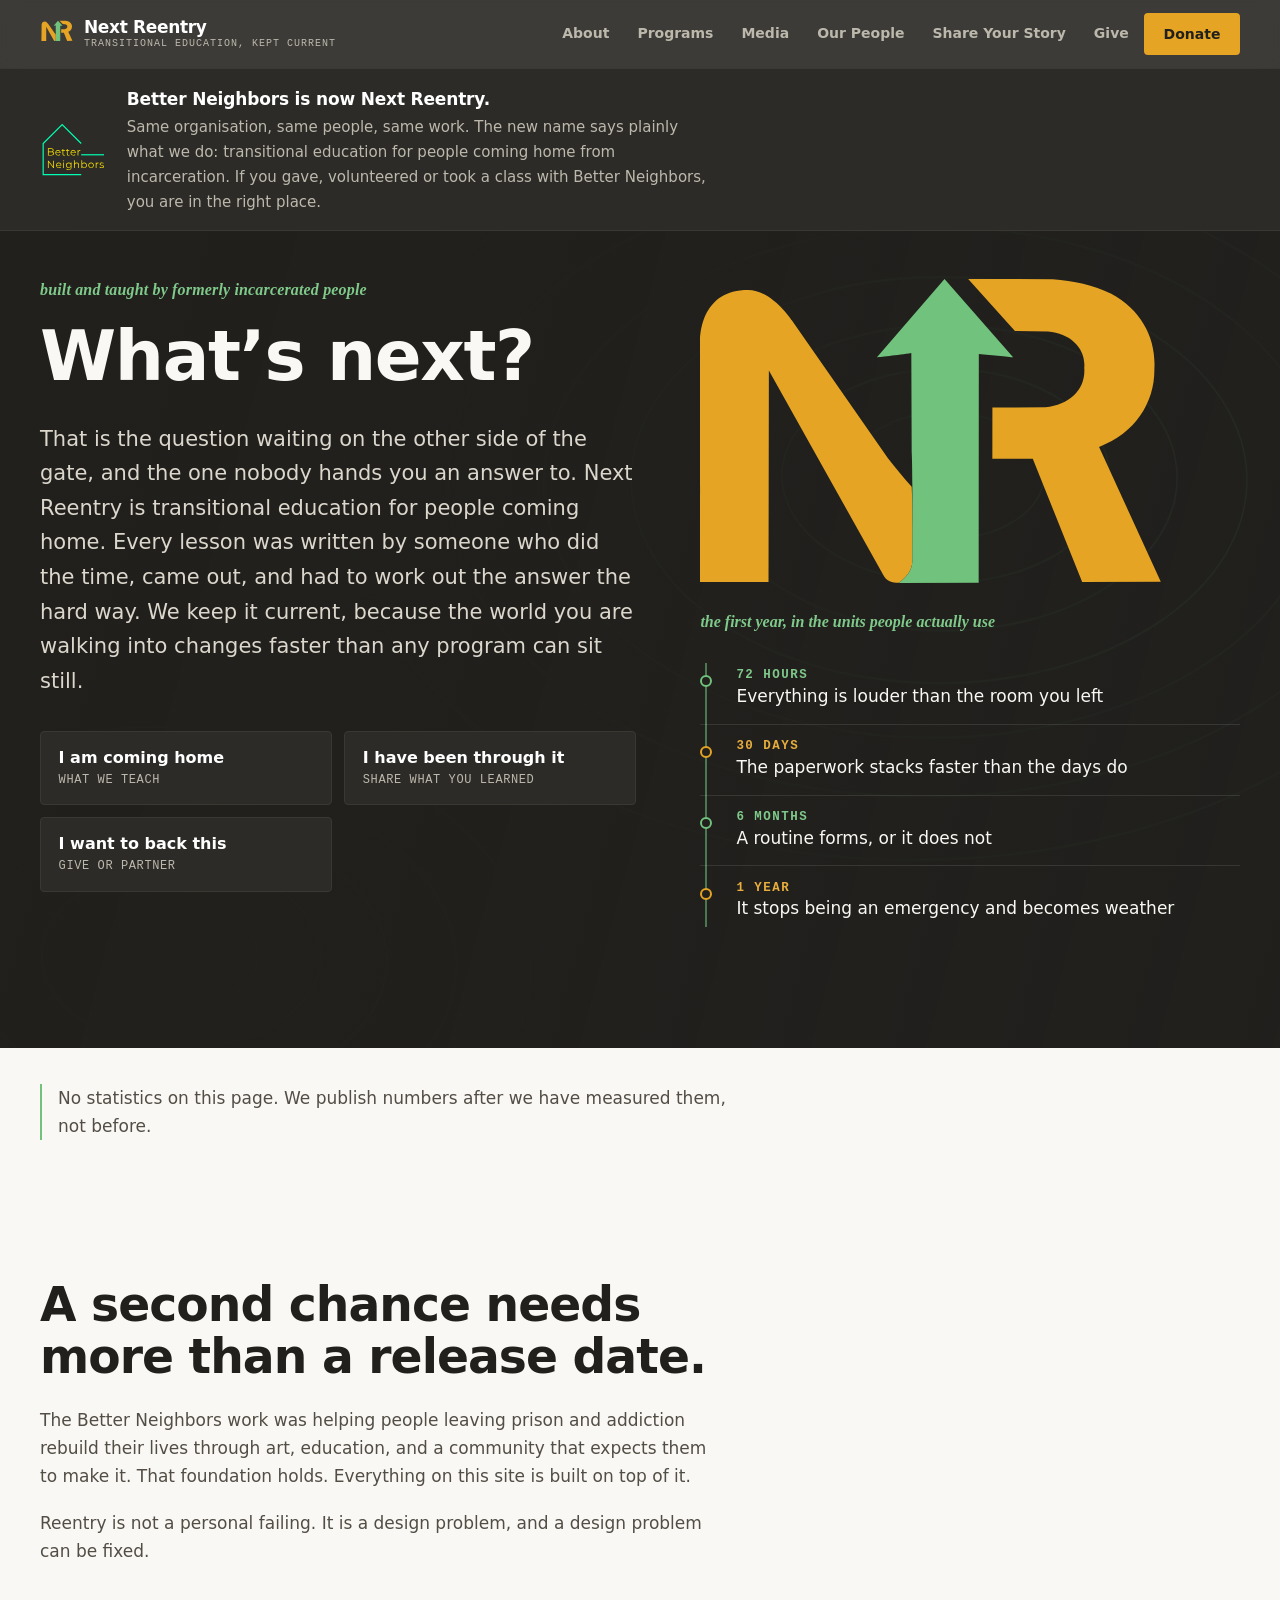
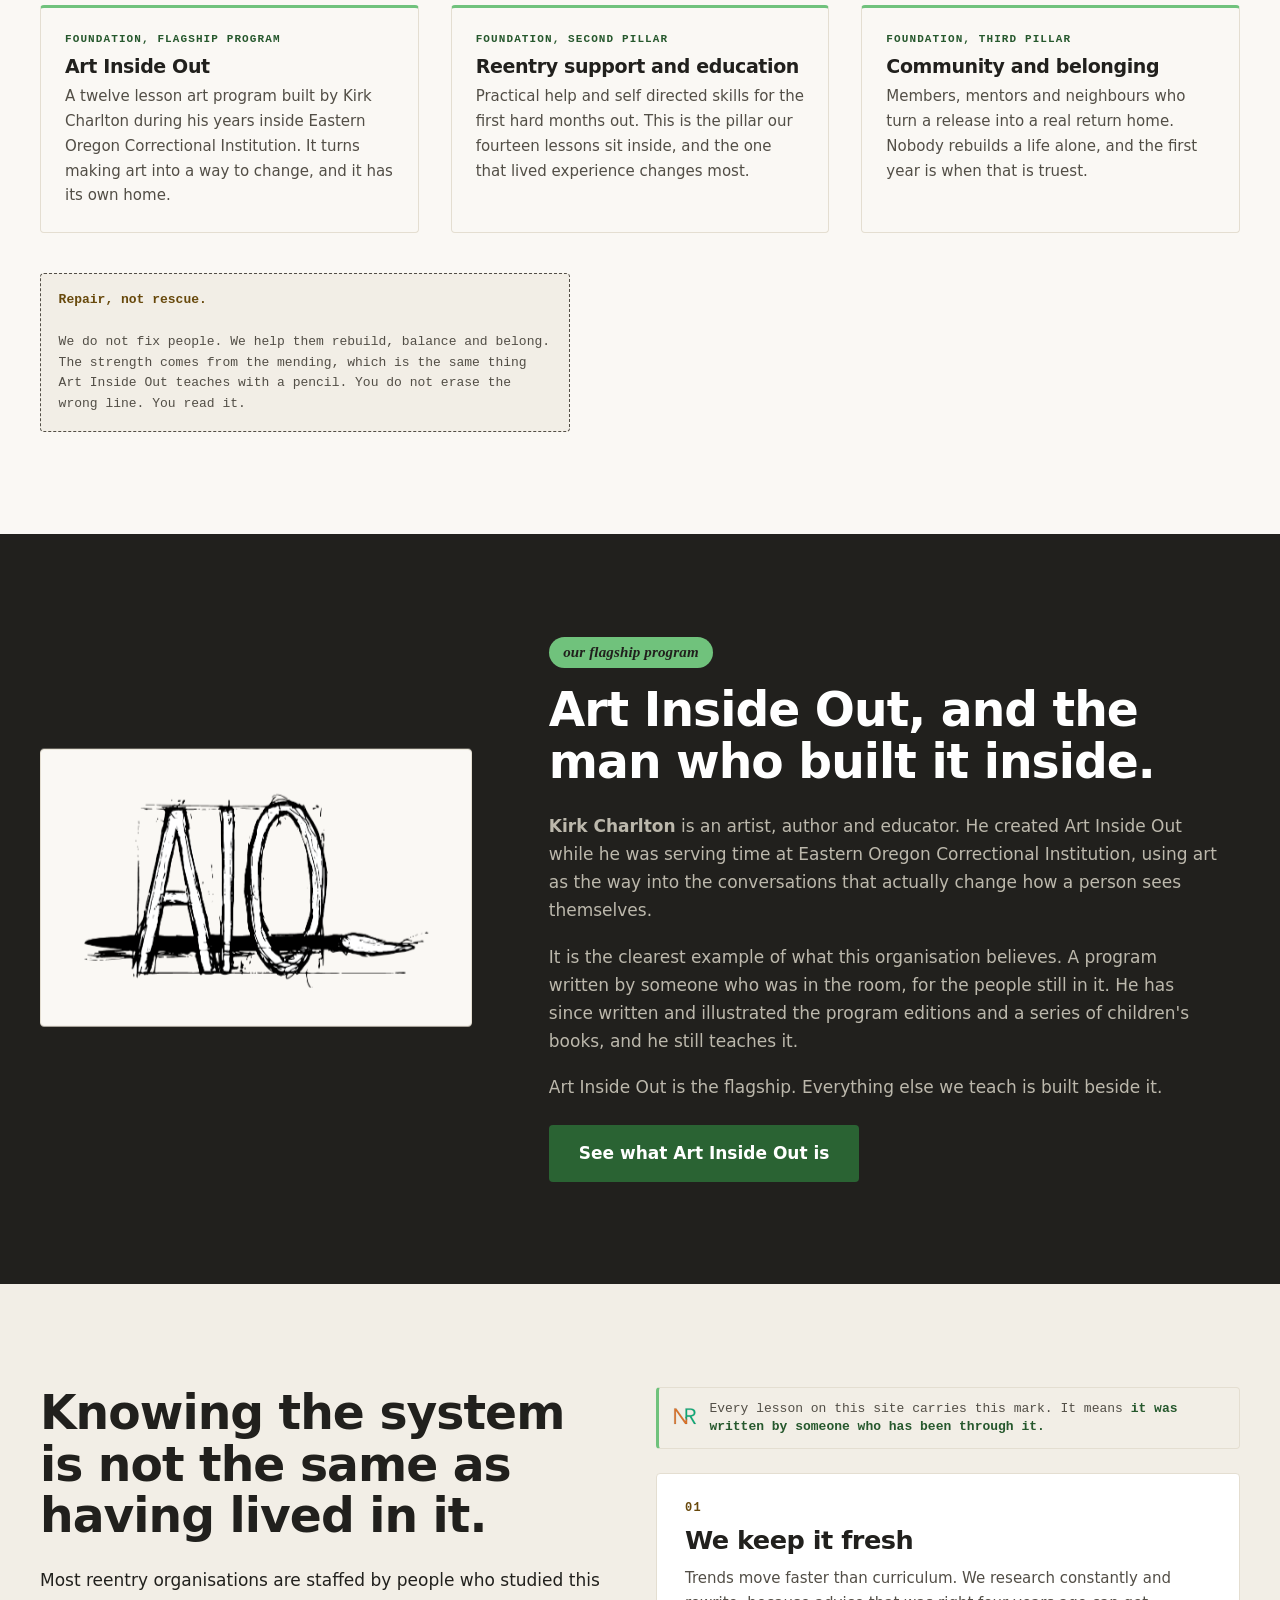
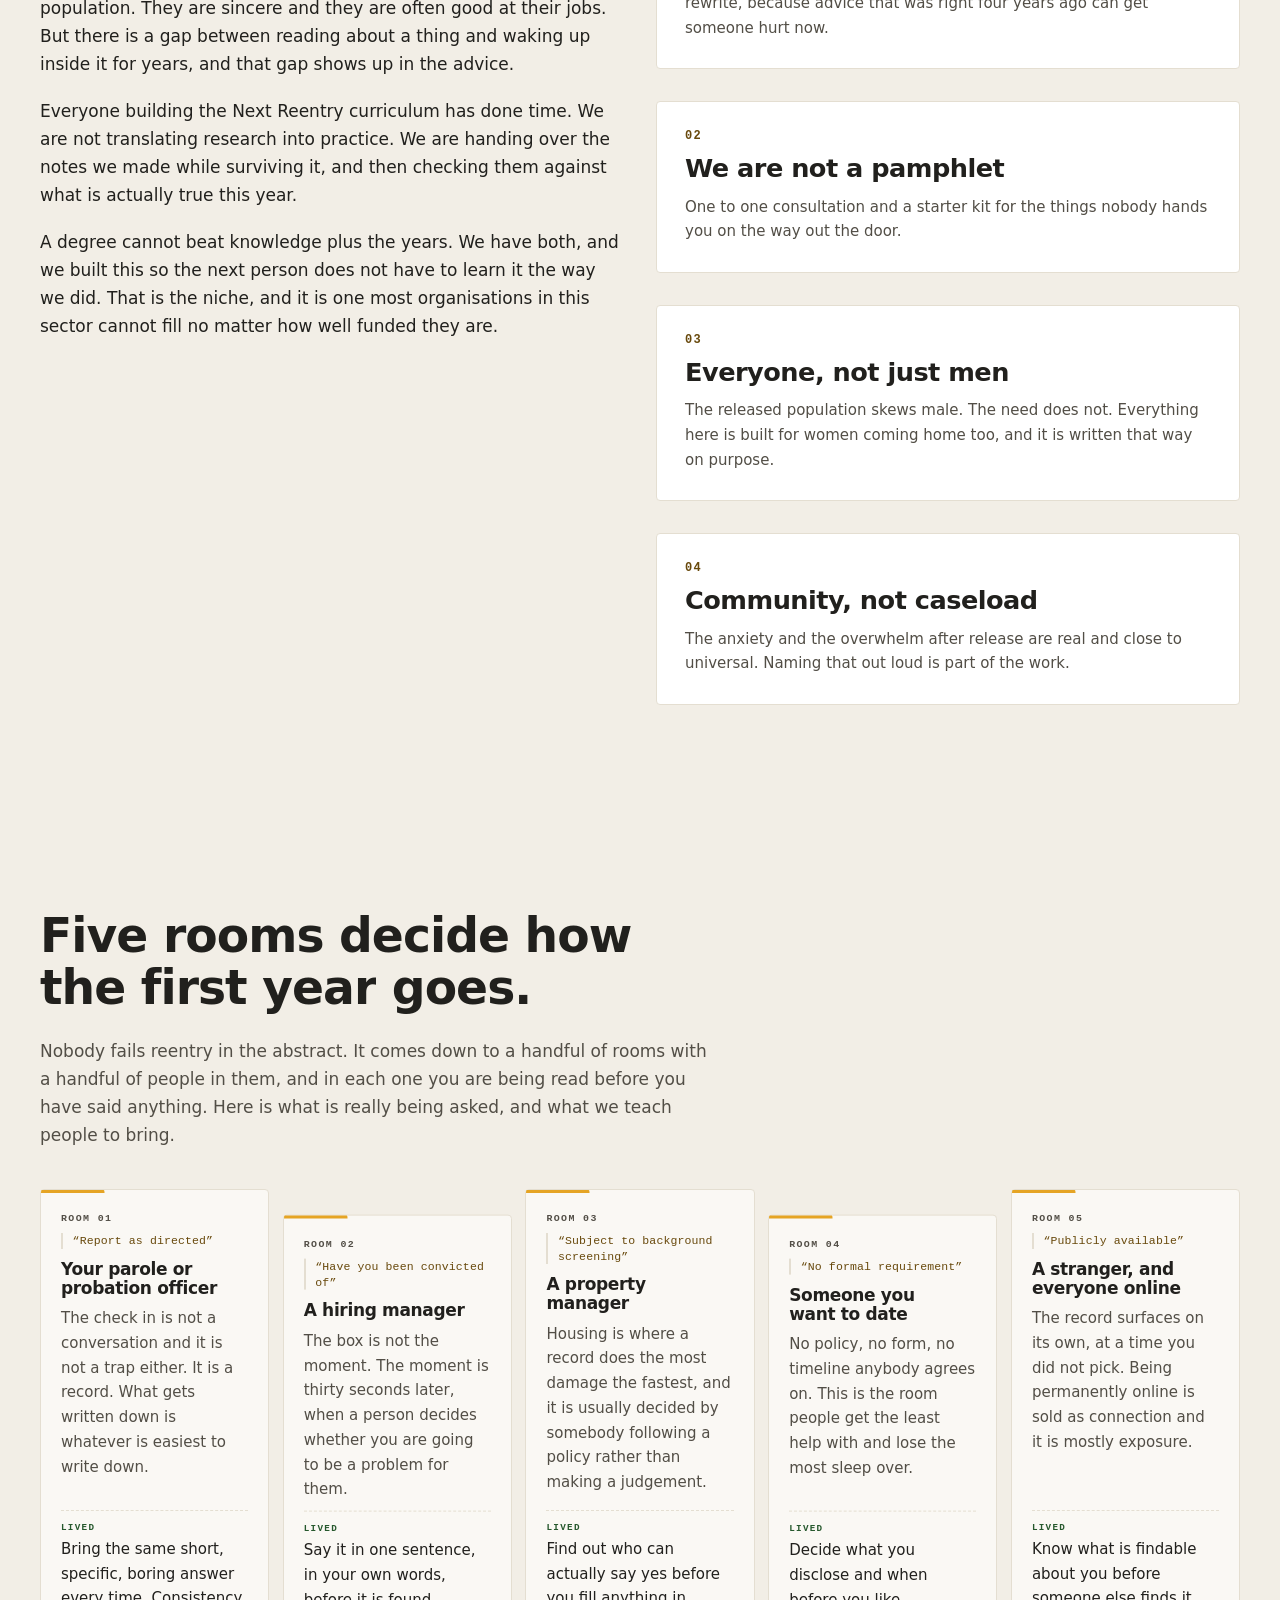
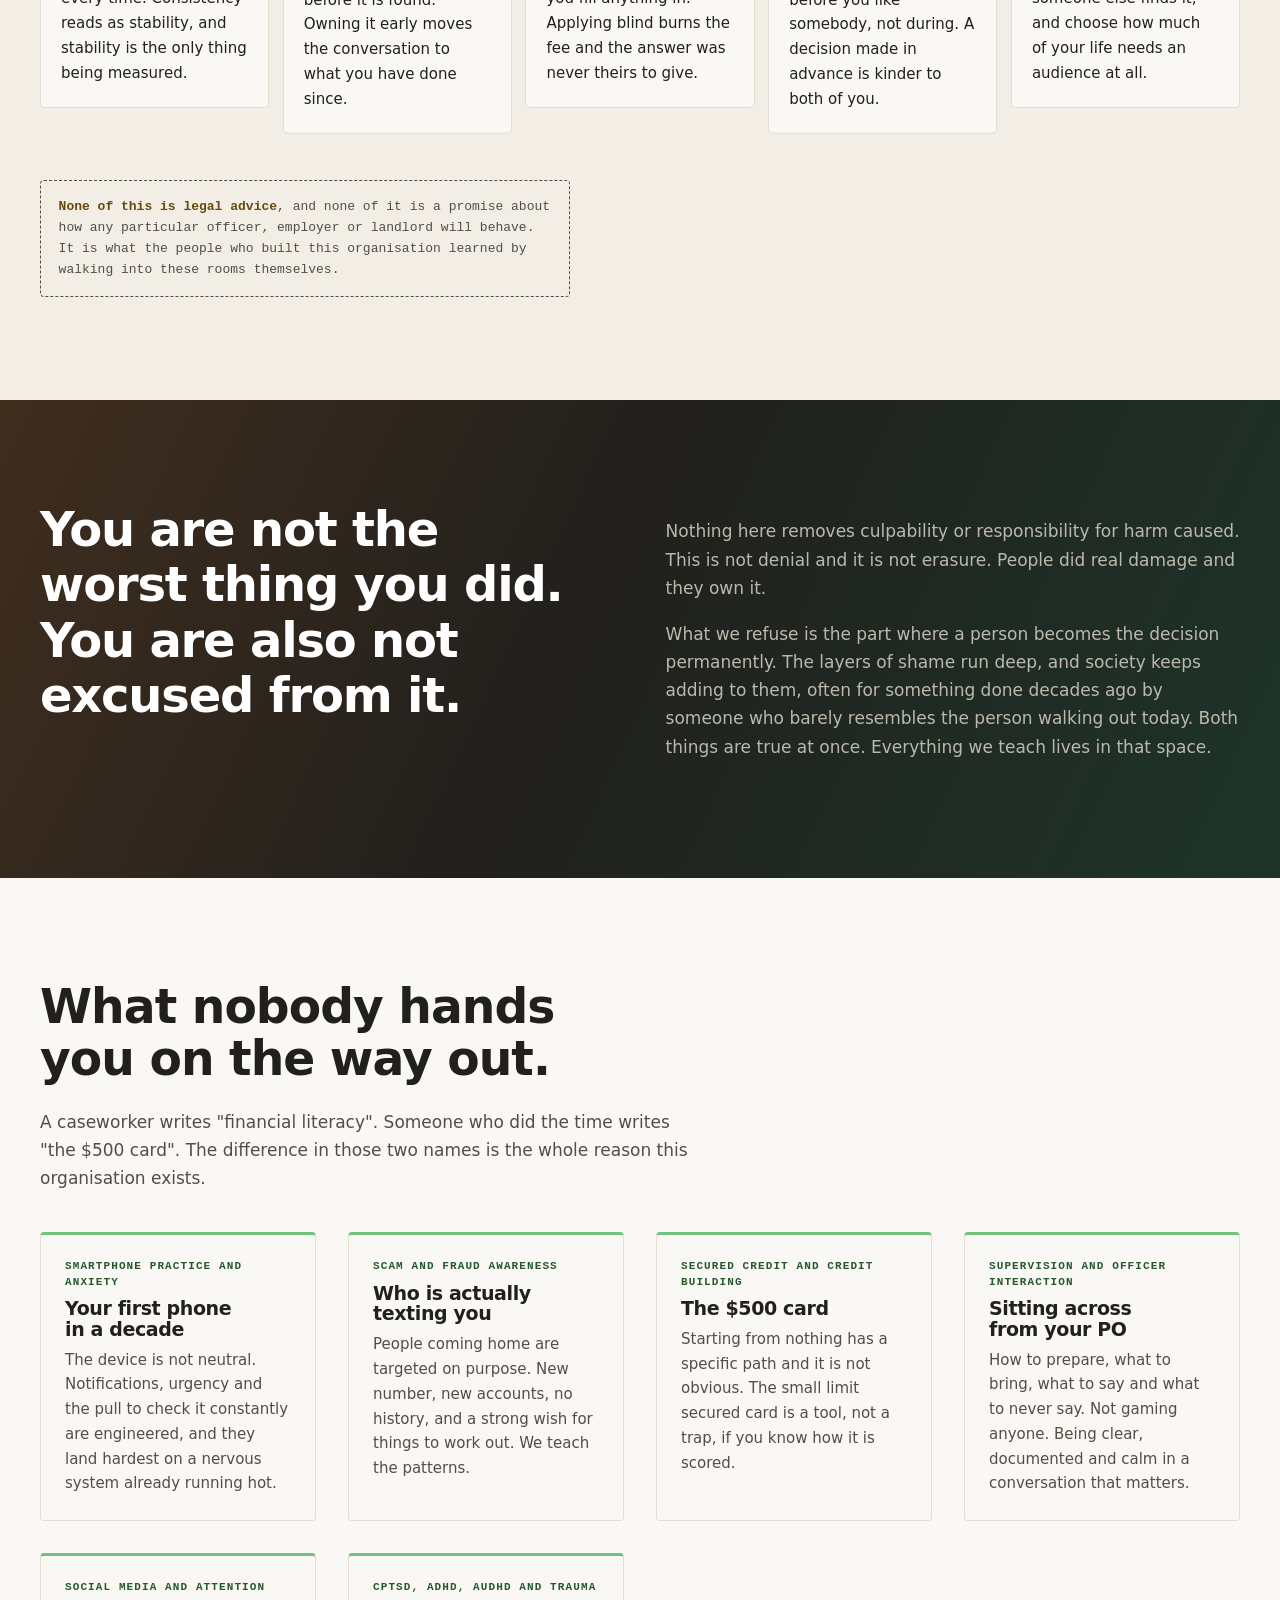
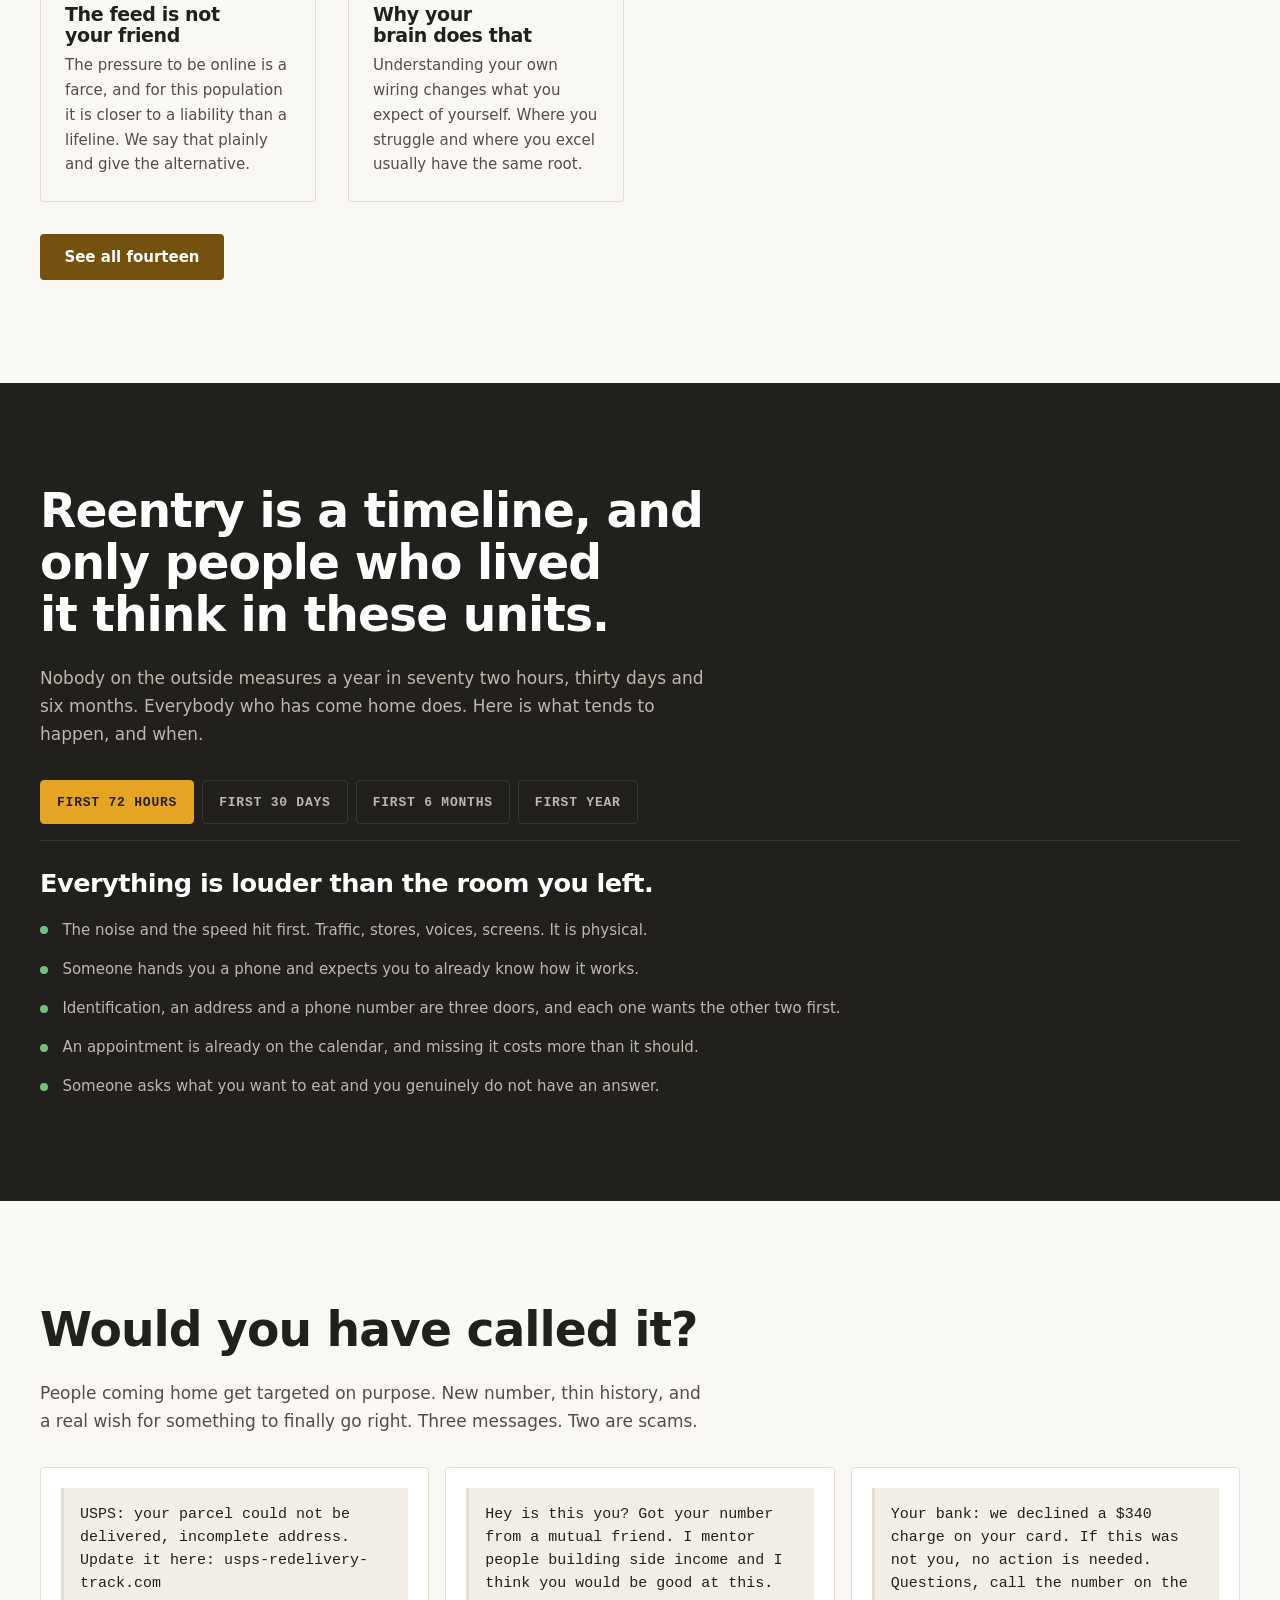
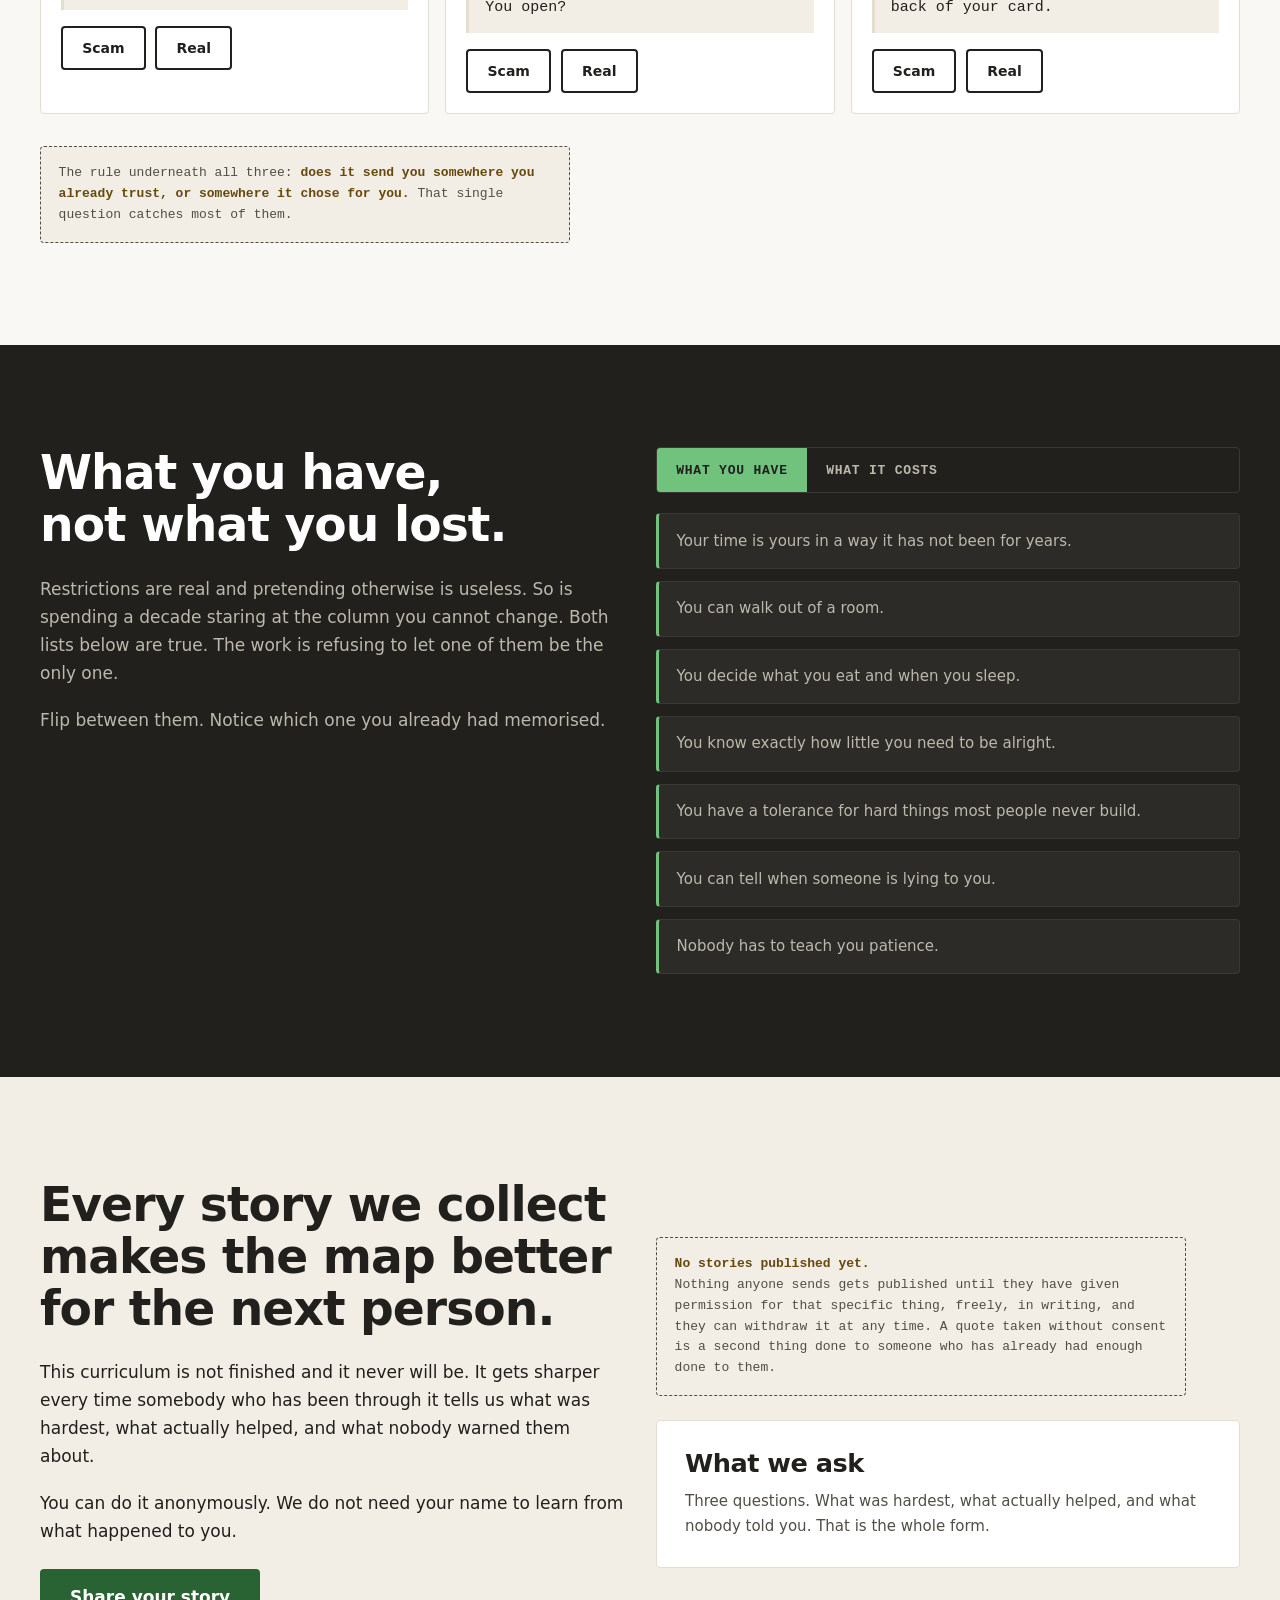
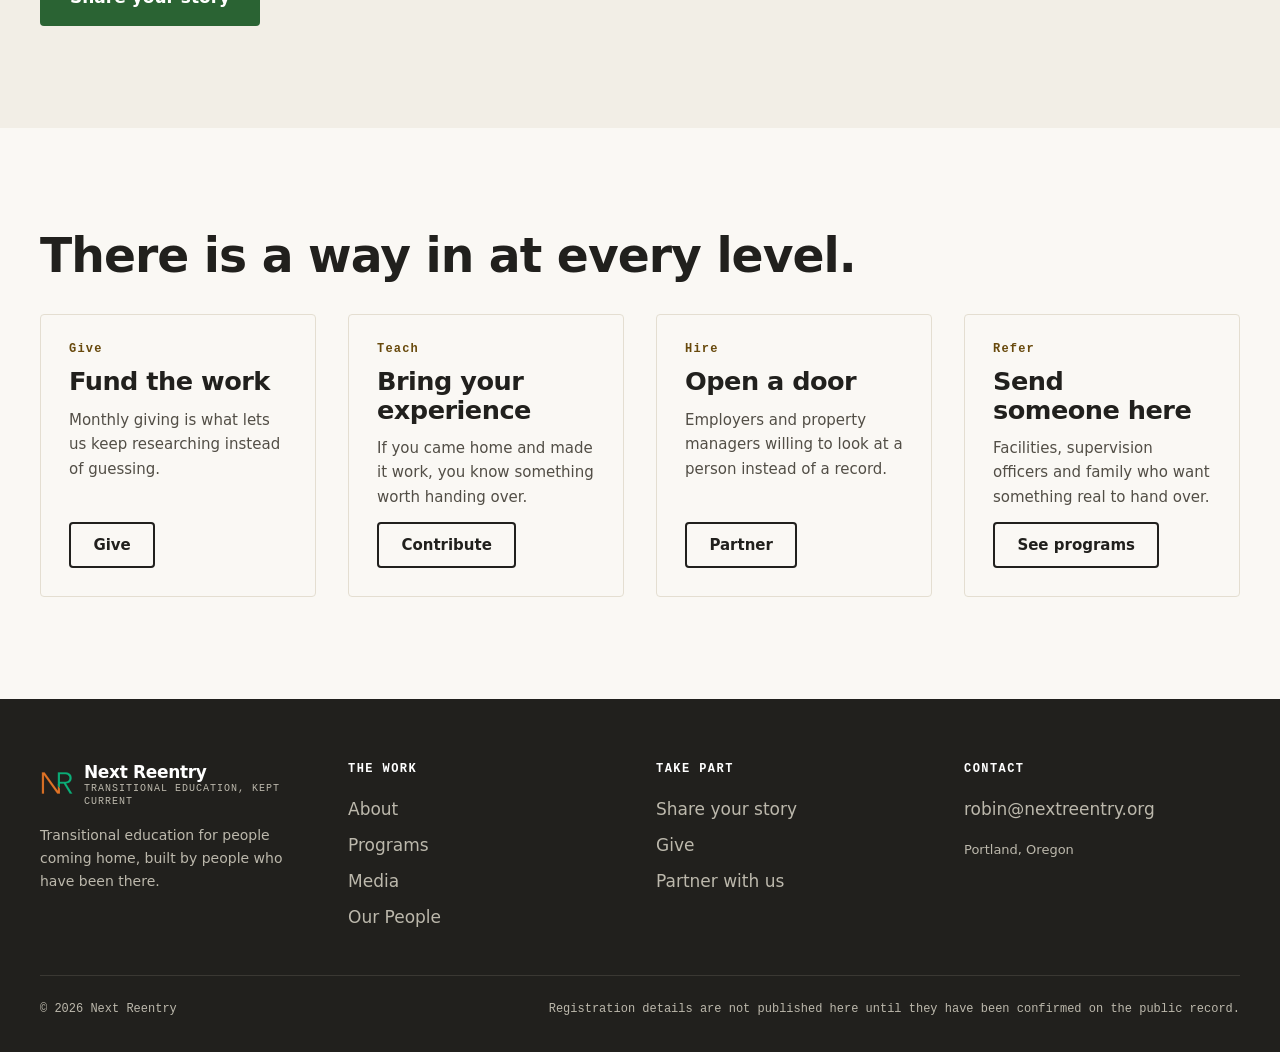
==== index.html @ 44887762 "Publish site from forge Built from clients/NextReentry/site. Internal design comments stripped from " ====
<!doctype html>
<html lang="en">
<head>
<meta charset="utf-8">
<meta name="viewport" content="width=device-width, initial-scale=1">
<title>Next Reentry, transitional education built by people who came home</title>
<meta name="description" content="Next Reentry is transitional education for people leaving incarceration, written and taught by formerly incarcerated people. We keep it current because the world you are walking into changes faster than any program can sit still.">
<link rel="stylesheet" href="assets/styles.css">
</head>
<body>

<a class="skip" href="#main">Skip to the main content</a>

<header class="hdr">
  <div class="wrap hdr-in">
    <a class="brand" href="index.html">
      <svg class="draw" viewBox="0 0 200 200" aria-hidden="true" focusable="false">
        <path fill="#e5a424" d="M46.13,37.95l38.36,55.05c3.29,3.95,6,7.76,9.44,11.27.43,7.57.27,21.28.23,29.05.21,4.01-2.14,6.67-5.23,9.18-3-.02-4.88-.59-6.28-3.13L37.16,58.12l-.14,84.06H9.79s.01-94.46.01-94.46c0,0-1.38-21.62,19.06-21.62,9.48,0,17.26,11.87,17.26,11.87Z"/>
        <path fill="#e5a424" d="M142.07,93.17l-16.07-.05.02-20.29,21.11-.16c9.77-.97,16.03-7.26,15.41-15.65.69-7.66-5.4-13.79-14.42-14.47l-13.14-.19-18.59-20.65,33.62.06c8.33.65,16.12,2.21,23.27,5.78,12.03,6.47,17.85,17.76,17.13,29.89.19,13.21-7.46,25.5-21.98,31.05l24.53,53.6-31.25.12-19.64-49.04Z"/>
        <path fill="#70c27c" d="M88.93,142.51c3.09-2.51,5.44-5.17,5.23-9.18.04-7.78.2-35.35-.23-42.92l-.15-39.28c-4.94.82-13.66,1.71-13.66,1.71l26.86-31.13,27.28,31.12s-8.75-.98-13.64-1.35l-.06,91.02-31.64.02Z"/>
      </svg>
      <span class="brand-txt">
        <b>Next Reentry</b>
        <span>Transitional education, kept current</span>
      </span>
    </a>

    <button class="burger" type="button" aria-expanded="false" aria-controls="nav">
      <span class="sr">Menu</span>
      <svg viewBox="0 0 24 24" fill="none" stroke="currentColor" stroke-width="2" aria-hidden="true"><path d="M3 6h18M3 12h18M3 18h18"/></svg>
    </button>

    <nav class="nav" id="nav" aria-label="Main">
      <a href="about.html">About</a>
      <a href="programs.html">Programs</a>
      <a href="media.html">Media</a>
      <a href="people.html">Our People</a>
      <a href="contribute.html">Share Your Story</a>
      <a href="give.html">Give</a>
      <a class="btn btn-primary" href="give.html#ways">Donate</a>
    </nav>
  </div>
</header>

<div class="renamed">
  <div class="wrap renamed-in">
    <img src="assets/Better Neighbors logo.svg" alt="The Better Neighbors logo" width="171" height="135">
    <p>
      <b>Better Neighbors is now Next Reentry.</b>
      Same organisation, same people, same work. The new name says plainly what we do:
      transitional education for people coming home from incarceration. If you gave,
      volunteered or took a class with Better Neighbors, you are in the right place.
    </p>
  </div>
</div>

<main id="main">

  
  
  <section class="hero has-map" id="top" data-drift>
    <div class="hero-bg" aria-hidden="true">
      
      <svg class="contours scale-in" viewBox="0 0 1200 800" preserveAspectRatio="xMidYMid slice" focusable="false">
        <g class="ridge ridge-a">
          <ellipse cx="880" cy="250" rx="90"  ry="58"/>
          <ellipse cx="880" cy="250" rx="150" ry="98"/>
          <ellipse cx="878" cy="252" rx="214" ry="140"/>
          <ellipse cx="874" cy="254" rx="282" ry="186"/>
          <ellipse cx="868" cy="256" rx="356" ry="234"/>
          <ellipse cx="860" cy="258" rx="436" ry="286"/>
          <ellipse cx="850" cy="260" rx="522" ry="342"/>
        </g>
        <g class="ridge ridge-b">
          <ellipse cx="180" cy="690" rx="70"  ry="46"/>
          <ellipse cx="180" cy="690" rx="128" ry="84"/>
          <ellipse cx="176" cy="694" rx="192" ry="126"/>
          <ellipse cx="170" cy="698" rx="262" ry="172"/>
          <ellipse cx="162" cy="702" rx="338" ry="222"/>
        </g>
      </svg>
    </div>

    <div class="wrap">
      <div class="hero-grid">
        <div class="hero-in">
          <p class="eyebrow">Built and taught by formerly incarcerated people</p>
          <h1 class="split">What&rsquo;s next?</h1>
          <p class="hero-sub">
            That is the question waiting on the other side of the gate, and the one nobody
            hands you an answer to. Next Reentry is transitional education for people coming
            home. Every lesson was written by someone who did the time, came out, and had to
            work out the answer the hard way. We keep it current, because the world you are
            walking into changes faster than any program can sit still.
          </p>

          <nav class="router" aria-label="Where to start">
            <a href="programs.html">
              <b>I am coming home</b>
              <span>What we teach</span>
            </a>
            <a href="contribute.html">
              <b>I have been through it</b>
              <span>Share what you learned</span>
            </a>
            <a href="give.html">
              <b>I want to back this</b>
              <span>Give or partner</span>
            </a>
          </nav>
        </div>

        
        <div class="ladder" aria-hidden="true">
          
          
          <svg class="ladder-mark" viewBox="9.78 21.71 183.18 120.81" focusable="false">
            <path fill="#e5a424" d="M46.13,37.95l38.36,55.05c3.29,3.95,6,7.76,9.44,11.27.43,7.57.27,21.28.23,29.05.21,4.01-2.14,6.67-5.23,9.18-3-.02-4.88-.59-6.28-3.13L37.16,58.12l-.14,84.06H9.79s.01-94.46.01-94.46c0,0-1.38-21.62,19.06-21.62,9.48,0,17.26,11.87,17.26,11.87Z"/>
            <path fill="#e5a424" d="M142.07,93.17l-16.07-.05.02-20.29,21.11-.16c9.77-.97,16.03-7.26,15.41-15.65.69-7.66-5.4-13.79-14.42-14.47l-13.14-.19-18.59-20.65,33.62.06c8.33.65,16.12,2.21,23.27,5.78,12.03,6.47,17.85,17.76,17.13,29.89.19,13.21-7.46,25.5-21.98,31.05l24.53,53.6-31.25.12-19.64-49.04Z"/>
            <path fill="#70c27c" d="M88.93,142.51c3.09-2.51,5.44-5.17,5.23-9.18.04-7.78.2-35.35-.23-42.92l-.15-39.28c-4.94.82-13.66,1.71-13.66,1.71l26.86-31.13,27.28,31.12s-8.75-.98-13.64-1.35l-.06,91.02-31.64.02Z"/>
          </svg>
          <p class="ladder-head">The first year, in the units people actually use</p>
          <ol class="ladder-list">
            <li class="rung">
              <span class="rung-unit">72 hours</span>
              <span class="rung-say">Everything is louder than the room you left</span>
            </li>
            <li class="rung">
              <span class="rung-unit">30 days</span>
              <span class="rung-say">The paperwork stacks faster than the days do</span>
            </li>
            <li class="rung">
              <span class="rung-unit">6 months</span>
              <span class="rung-say">A routine forms, or it does not</span>
            </li>
            <li class="rung">
              <span class="rung-unit">1 year</span>
              <span class="rung-say">It stops being an emergency and becomes weather</span>
            </li>
          </ol>
        </div>
        </div>
      </div>
    </div>
  </section>

  
  <div class="pledge">
    <div class="wrap"><p>No statistics on this page. We publish numbers after we have measured them, not before.</p></div>
  </div>

  
  
  
  <section class="band" id="foundation">
    <div class="wrap">
      <div class="reveal" style="max-width:58rem">
        <h2 class="split">A second chance needs more than a release date.</h2>

        
        <p class="muted">
          The Better Neighbors work was helping people leaving prison and addiction
          rebuild their lives through art, education, and a community that expects them
          to make it. That foundation holds. Everything on this site is built on top of
          it.
        </p>
        <p class="muted">
          Reentry is not a personal failing. It is a design problem, and a design problem
          can be fixed.
        </p>
      </div>

      <div class="grid g3 reveal" style="margin-top:2.5rem">
        <div class="prog">
          <span class="formal">Foundation, flagship program</span>
          <h3>Art Inside Out</h3>
          <p>A twelve lesson art program built by Kirk Charlton during his years inside Eastern Oregon Correctional Institution. It turns making art into a way to change, and it has its own home.</p>
        </div>
        <div class="prog">
          <span class="formal">Foundation, second pillar</span>
          <h3>Reentry support and education</h3>
          <p>Practical help and self directed skills for the first hard months out. This is the pillar our fourteen lessons sit inside, and the one that lived experience changes most.</p>
        </div>
        <div class="prog">
          <span class="formal">Foundation, third pillar</span>
          <h3>Community and belonging</h3>
          <p>Members, mentors and neighbours who turn a release into a real return home. Nobody rebuilds a life alone, and the first year is when that is truest.</p>
        </div>
      </div>

      <p class="note reveal" style="margin-top:2.5rem">
        <b>Repair, not rescue.</b><br><br>
        We do not fix people. We help them rebuild, balance and belong. The strength
        comes from the mending, which is the same thing Art Inside Out teaches with a
        pencil. You do not erase the wrong line. You read it.
      </p>
    </div>
  </section>

  
  
  <section class="band band-ink" id="flagship" data-drift>
    <div class="wrap">
      <div class="flagship reveal">
        <div class="portrait-wrap drift-slow">
          <img src="assets/aio-logo.png" alt="The Art Inside Out logo" width="807" height="455" loading="lazy" decoding="async">
        </div>

        <div>
          <p class="badge-flag">Our flagship program</p>
          <h2 class="split">Art Inside Out, and the man who built it inside.</h2>
          <p class="muted">
            <b>Kirk Charlton</b> is an artist, author and educator. He created Art Inside
            Out while he was serving time at Eastern Oregon Correctional Institution,
            using art as the way into the conversations that actually change how a person
            sees themselves.
          </p>
          <p class="muted">
            It is the clearest example of what this organisation believes. A program
            written by someone who was in the room, for the people still in it. He has
            since written and illustrated the program editions and a series of children's
            books, and he still teaches it.
          </p>
          <p class="muted">
            Art Inside Out is the flagship. Everything else we teach is built beside it.
          </p>
          <p style="margin-top:1.5rem">
            <a class="btn btn-green btn-lg" href="programs.html">See what Art Inside Out is</a>
          </p>
        </div>
      </div>

    </div>
  </section>

  
  
  <section class="band band-paper-2" id="lived">
    <div class="wrap">
      <div class="grid g2" style="align-items:start">
        <div class="reveal">
          <h2>Knowing the system is not the same as having lived in it.</h2>
          <p>
            Most reentry organisations are staffed by people who studied this population.
            They are sincere and they are often good at their jobs. But there is a gap
            between reading about a thing and waking up inside it for years, and that gap
            shows up in the advice.
          </p>
          <p>
            Everyone building the Next Reentry curriculum has done time. We are not
            translating research into practice. We are handing over the notes we made
            while surviving it, and then checking them against what is actually true
            this year.
          </p>
          <p>
            A degree cannot beat knowledge plus the years. We have both, and we built
            this so the next person does not have to learn it the way we did. That is
            the niche, and it is one most organisations in this sector cannot fill no
            matter how well funded they are.
          </p>
        </div>

        <div class="stack reveal">
          <div class="lem">
            <img src="assets/logo.svg" alt="" width="24" height="24">
            <span>Every lesson on this site carries this mark. It means <b>it was written by someone who has been through it.</b></span>
          </div>

          <div class="grid g2">
            <div class="card">
              <span class="card-num">01</span>
              <h3>We keep it fresh</h3>
              <p>Trends move faster than curriculum. We research constantly and rewrite, because advice that was right four years ago can get someone hurt now.</p>
            </div>
            <div class="card">
              <span class="card-num">02</span>
              <h3>We are not a pamphlet</h3>
              <p>One to one consultation and a starter kit for the things nobody hands you on the way out the door.</p>
            </div>
            <div class="card">
              <span class="card-num">03</span>
              <h3>Everyone, not just men</h3>
              <p>The released population skews male. The need does not. Everything here is built for women coming home too, and it is written that way on purpose.</p>
            </div>
            <div class="card">
              <span class="card-num">04</span>
              <h3>Community, not caseload</h3>
              <p>The anxiety and the overwhelm after release are real and close to universal. Naming that out loud is part of the work.</p>
            </div>
          </div>
        </div>
      </div>
    </div>
  </section>

  
  
  <section class="band band-paper-2" id="rooms">
    <div class="wrap">
      <div class="reveal" style="max-width:54rem">
        <h2 class="split">Five rooms decide how the first year goes.</h2>
        <p class="muted">
          Nobody fails reentry in the abstract. It comes down to a handful of rooms
          with a handful of people in them, and in each one you are being read before
          you have said anything. Here is what is really being asked, and what we
          teach people to bring.
        </p>
      </div>

      <ol class="rooms reveal">
        <li class="room">
          <span class="room-no">Room 01</span>
          <span class="room-sys">Report as directed</span>
          <h3>Your parole or probation officer</h3>
          <p>The check in is not a conversation and it is not a trap either. It is a record. What gets written down is whatever is easiest to write down.</p>
          <p class="room-lived">Bring the same short, specific, boring answer every time. Consistency reads as stability, and stability is the only thing being measured.</p>
        </li>
        <li class="room">
          <span class="room-no">Room 02</span>
          <span class="room-sys">Have you been convicted of</span>
          <h3>A hiring manager</h3>
          <p>The box is not the moment. The moment is thirty seconds later, when a person decides whether you are going to be a problem for them.</p>
          <p class="room-lived">Say it in one sentence, in your own words, before it is found. Owning it early moves the conversation to what you have done since.</p>
        </li>
        <li class="room">
          <span class="room-no">Room 03</span>
          <span class="room-sys">Subject to background screening</span>
          <h3>A property manager</h3>
          <p>Housing is where a record does the most damage the fastest, and it is usually decided by somebody following a policy rather than making a judgement.</p>
          <p class="room-lived">Find out who can actually say yes before you fill anything in. Applying blind burns the fee and the answer was never theirs to give.</p>
        </li>
        <li class="room">
          <span class="room-no">Room 04</span>
          <span class="room-sys">No formal requirement</span>
          <h3>Someone you want to date</h3>
          <p>No policy, no form, no timeline anybody agrees on. This is the room people get the least help with and lose the most sleep over.</p>
          <p class="room-lived">Decide what you disclose and when before you like somebody, not during. A decision made in advance is kinder to both of you.</p>
        </li>
        <li class="room">
          <span class="room-no">Room 05</span>
          <span class="room-sys">Publicly available</span>
          <h3>A stranger, and everyone online</h3>
          <p>The record surfaces on its own, at a time you did not pick. Being permanently online is sold as connection and it is mostly exposure.</p>
          <p class="room-lived">Know what is findable about you before someone else finds it, and choose how much of your life needs an audience at all.</p>
        </li>
      </ol>

      <p class="note reveal" style="margin-top:2.5rem">
        <b>None of this is legal advice</b>, and none of it is a promise about how any
        particular officer, employer or landlord will behave. It is what the people who
        built this organisation learned by walking into these rooms themselves.
      </p>
    </div>
  </section>

  
  <section class="pull pull-2col">
    <div class="wrap">
      <p class="big">You are not the worst thing you did. You are also not excused from it.</p>
      <div class="read" style="margin-top:2rem">
        <p style="color:var(--muted-on-ink)">
          Nothing here removes culpability or responsibility for harm caused. This is not
          denial and it is not erasure. People did real damage and they own it.
        </p>
        <p style="color:var(--muted-on-ink)">
          What we refuse is the part where a person becomes the decision permanently.
          The layers of shame run deep, and society keeps adding to them, often for
          something done decades ago by someone who barely resembles the person walking
          out today. Both things are true at once. Everything we teach lives in that space.
        </p>
      </div>
    </div>
  </section>

  
  <section class="band" id="teach">
    <div class="wrap">
      <div class="reveal" style="max-width:52rem">
        <h2>What nobody hands you on the way out.</h2>
        <p class="muted">
          A caseworker writes "financial literacy". Someone who did the time writes
          "the $500 card". The difference in those two names is the whole reason
          this organisation exists.
        </p>
      </div>

      <div class="grid g3 reveal" style="margin-top:2.5rem">
        <div class="prog">
          <span class="formal">Smartphone practice and anxiety</span>
          <h3>Your first phone in a decade</h3>
          <p>The device is not neutral. Notifications, urgency and the pull to check it constantly are engineered, and they land hardest on a nervous system already running hot.</p>
        </div>
        <div class="prog">
          <span class="formal">Scam and fraud awareness</span>
          <h3>Who is actually texting you</h3>
          <p>People coming home are targeted on purpose. New number, new accounts, no history, and a strong wish for things to work out. We teach the patterns.</p>
        </div>
        <div class="prog">
          <span class="formal">Secured credit and credit building</span>
          <h3>The $500 card</h3>
          <p>Starting from nothing has a specific path and it is not obvious. The small limit secured card is a tool, not a trap, if you know how it is scored.</p>
        </div>
        <div class="prog">
          <span class="formal">Supervision and officer interaction</span>
          <h3>Sitting across from your PO</h3>
          <p>How to prepare, what to bring, what to say and what to never say. Not gaming anyone. Being clear, documented and calm in a conversation that matters.</p>
        </div>
        <div class="prog">
          <span class="formal">Social media and attention</span>
          <h3>The feed is not your friend</h3>
          <p>The pressure to be online is a farce, and for this population it is closer to a liability than a lifeline. We say that plainly and give the alternative.</p>
        </div>
        <div class="prog">
          <span class="formal">CPTSD, ADHD, AuDHD and trauma</span>
          <h3>Why your brain does that</h3>
          <p>Understanding your own wiring changes what you expect of yourself. Where you struggle and where you excel usually have the same root.</p>
        </div>
      </div>

      <p style="margin-top:2rem">
        <a class="btn btn-primary" href="programs.html">See all fourteen</a>
      </p>
    </div>
  </section>

  
  <section class="band band-ink" data-timeline>
    <div class="wrap">
      <div class="reveal" style="max-width:52rem">
        <h2>Reentry is a timeline, and only people who lived it think in these units.</h2>
        <p class="muted">
          Nobody on the outside measures a year in seventy two hours, thirty days and
          six months. Everybody who has come home does. Here is what tends to happen,
          and when.
        </p>
      </div>

      <div class="tl-tabs" role="tablist" aria-label="Reentry timeline" style="margin-top:2rem">
        <button role="tab" id="t1" aria-controls="p1" aria-selected="true" type="button">First 72 hours</button>
        <button role="tab" id="t2" aria-controls="p2" aria-selected="false" type="button">First 30 days</button>
        <button role="tab" id="t3" aria-controls="p3" aria-selected="false" type="button">First 6 months</button>
        <button role="tab" id="t4" aria-controls="p4" aria-selected="false" type="button">First year</button>
      </div>

      <div class="tl-panel" id="p1" role="tabpanel" aria-labelledby="t1" tabindex="0">
        <h3>Everything is louder than the room you left.</h3>
        <ul class="tl-list">
          <li>The noise and the speed hit first. Traffic, stores, voices, screens. It is physical.</li>
          <li>Someone hands you a phone and expects you to already know how it works.</li>
          <li>Identification, an address and a phone number are three doors, and each one wants the other two first.</li>
          <li>An appointment is already on the calendar, and missing it costs more than it should.</li>
          <li>Someone asks what you want to eat and you genuinely do not have an answer.</li>
        </ul>
      </div>

      <div class="tl-panel" id="p2" role="tabpanel" aria-labelledby="t2" tabindex="0" hidden>
        <h3>The paperwork stacks faster than the days do.</h3>
        <ul class="tl-list">
          <li>People who offered help before release get harder to reach after it.</li>
          <li>The first money goes before it lands, and nobody warned you about the gap.</li>
          <li>You start noticing who asks about your case and who asks about you.</li>
          <li>The excitement wears off around week three. That is normal and it is not failure.</li>
          <li>Every form wants a history you cannot summarise in a box.</li>
        </ul>
      </div>

      <div class="tl-panel" id="p3" role="tabpanel" aria-labelledby="t3" tabindex="0" hidden>
        <h3>A routine either forms or it does not.</h3>
        <ul class="tl-list">
          <li>Everything downstream depends on whether a rhythm took hold in these months.</li>
          <li>The record surfaces somewhere you did not expect. An application, a search, a conversation.</li>
          <li>A first real rejection tied to your past lands harder than you planned for.</li>
          <li>Credit turns into a wall you cannot climb without a system, and the system is not obvious.</li>
          <li>You find out who your actual people are.</li>
        </ul>
      </div>

      <div class="tl-panel" id="p4" role="tabpanel" aria-labelledby="t4" tabindex="0" hidden>
        <h3>The label stops being an emergency and starts being weather.</h3>
        <ul class="tl-list">
          <li>It still shows up. You stop being ambushed by it every time.</li>
          <li>Work either becomes a job or becomes a direction, and the difference is deliberate.</li>
          <li>Somebody newer than you asks for help, and that is the turn.</li>
          <li>The anniversary hits harder than expected.</li>
          <li>You plan past next week for the first time in years.</li>
        </ul>
      </div>
    </div>
  </section>

  
  <section class="band">
    <div class="wrap">
      <div class="reveal" style="max-width:52rem">
        <h2>Would you have called it?</h2>
        <p class="muted">
          People coming home get targeted on purpose. New number, thin history, and a
          real wish for something to finally go right. Three messages. Two are scams.
        </p>
        <p class="sr" role="status" data-score></p>
      </div>

      <div class="sorter grid g3 reveal" data-sorter style="margin-top:2rem">
        <div class="sorter-card" data-answer="scam" data-why="A package you did not order is the tell, and a real carrier does not chase you at a hyphenated lookalike address. The link is the whole point of the message.">
          <p class="sorter-msg">USPS: your parcel could not be delivered, incomplete address. Update it here: usps-redelivery-track.com</p>
          <div class="sorter-btns">
            <button type="button" data-pick="scam">Scam</button>
            <button type="button" data-pick="real">Real</button>
          </div>
          <div class="sorter-ans" hidden></div>
        </div>

        <div class="sorter-card" data-answer="scam" data-why="A stranger who cannot name the mutual friend, leading with income, is running a recruitment pitch. This is how people get pulled into schemes in their first month out.">
          <p class="sorter-msg">Hey is this you? Got your number from a mutual friend. I mentor people building side income and I think you would be good at this. You open?</p>
          <div class="sorter-btns">
            <button type="button" data-pick="scam">Scam</button>
            <button type="button" data-pick="real">Real</button>
          </div>
          <div class="sorter-ans" hidden></div>
        </div>

        <div class="sorter-card" data-answer="real" data-why="It asks nothing of you and sends you to a number you already had. That is the pattern to look for: does it point you somewhere you already trust, or somewhere it picked for you.">
          <p class="sorter-msg">Your bank: we declined a $340 charge on your card. If this was not you, no action is needed. Questions, call the number on the back of your card.</p>
          <div class="sorter-btns">
            <button type="button" data-pick="scam">Scam</button>
            <button type="button" data-pick="real">Real</button>
          </div>
          <div class="sorter-ans" hidden></div>
        </div>
      </div>

      <p class="note reveal" style="margin-top:2rem">
        The rule underneath all three: <b>does it send you somewhere you already trust,
        or somewhere it chose for you.</b> That single question catches most of them.
      </p>
    </div>
  </section>

  
  <section class="band band-ink">
    <div class="wrap">
      <div class="grid g2" style="align-items:start">
        <div class="reveal">
          <h2>What you have, not what you lost.</h2>
          <p class="muted">
            Restrictions are real and pretending otherwise is useless. So is spending a
            decade staring at the column you cannot change. Both lists below are true.
            The work is refusing to let one of them be the only one.
          </p>
          <p class="muted">
            Flip between them. Notice which one you already had memorised.
          </p>
        </div>

        <div class="reframe reveal"
             data-reframe
             data-have='["Your time is yours in a way it has not been for years.","You can walk out of a room.","You decide what you eat and when you sleep.","You know exactly how little you need to be alright.","You have a tolerance for hard things most people never build.","You can tell when someone is lying to you.","Nobody has to teach you patience."]'
             data-lost='["Where you can live is decided partly by a map.","Some jobs close before you finish the sentence.","Travel takes permission.","There are rooms you will be asked to leave.","Your name returns a search result before it returns a person.","Some conversations start over every time you meet someone new."]'>
          <div class="reframe-switch" role="group" aria-label="Switch the list">
            <button type="button" data-view-btn="have" aria-pressed="true">What you have</button>
            <button type="button" data-view-btn="lost" aria-pressed="false">What it costs</button>
          </div>
          <p class="sr" role="status" data-live></p>
          <ul class="reframe-list" data-view="have"></ul>
          <noscript>
            <ul class="reframe-list" data-view="have">
              <li>Your time is yours in a way it has not been for years.</li>
              <li>You can walk out of a room.</li>
              <li>You decide what you eat and when you sleep.</li>
              <li>You know exactly how little you need to be alright.</li>
              <li>You have a tolerance for hard things most people never build.</li>
              <li>You can tell when someone is lying to you.</li>
              <li>Nobody has to teach you patience.</li>
            </ul>
            <ul class="reframe-list" data-view="lost" style="margin-top:0.75rem">
              <li>Where you can live is decided partly by a map.</li>
              <li>Some jobs close before you finish the sentence.</li>
              <li>Travel takes permission.</li>
              <li>There are rooms you will be asked to leave.</li>
              <li>Your name returns a search result before it returns a person.</li>
              <li>Some conversations start over every time you meet someone new.</li>
            </ul>
          </noscript>
        </div>
      </div>
    </div>
  </section>

  
  <section class="band band-paper-2">
    <div class="wrap">
      <div class="grid g2" style="align-items:center">
        <div class="reveal">
          <h2>Every story we collect makes the map better for the next person.</h2>
          <p>
            This curriculum is not finished and it never will be. It gets sharper every
            time somebody who has been through it tells us what was hardest, what
            actually helped, and what nobody warned them about.
          </p>
          <p>
            You can do it anonymously. We do not need your name to learn from what
            happened to you.
          </p>
          <p style="margin-top:1.5rem">
            <a class="btn btn-green btn-lg" href="contribute.html">Share your story</a>
          </p>
        </div>
        <div class="stack reveal">
          <div class="note">
            <b>No stories published yet.</b><br>
            Nothing anyone sends gets published until they have given permission for
            that specific thing, freely, in writing, and they can withdraw it at any
            time. A quote taken without consent is a second thing done to someone who
            has already had enough done to them.
          </div>
          <div class="card">
            <h3>What we ask</h3>
            <p>Three questions. What was hardest, what actually helped, and what nobody told you. That is the whole form.</p>
          </div>
        </div>
      </div>
    </div>
  </section>

  
  <section class="band" id="back">
    <div class="wrap">
      <div class="reveal" style="max-width:52rem">
        <h2>There is a way in at every level.</h2>
      </div>
      <div class="grid g4 reveal" style="margin-top:2rem">
        <div class="card">
          <span class="card-num">Give</span>
          <h3>Fund the work</h3>
          <p>Monthly giving is what lets us keep researching instead of guessing.</p>
          <p style="margin-top:auto"><a class="btn btn-ghost" href="give.html">Give</a></p>
        </div>
        <div class="card">
          <span class="card-num">Teach</span>
          <h3>Bring your experience</h3>
          <p>If you came home and made it work, you know something worth handing over.</p>
          <p style="margin-top:auto"><a class="btn btn-ghost" href="contribute.html">Contribute</a></p>
        </div>
        <div class="card">
          <span class="card-num">Hire</span>
          <h3>Open a door</h3>
          <p>Employers and property managers willing to look at a person instead of a record.</p>
          <p style="margin-top:auto"><a class="btn btn-ghost" href="about.html#partners">Partner</a></p>
        </div>
        <div class="card">
          <span class="card-num">Refer</span>
          <h3>Send someone here</h3>
          <p>Facilities, supervision officers and family who want something real to hand over.</p>
          <p style="margin-top:auto"><a class="btn btn-ghost" href="programs.html">See programs</a></p>
        </div>
      </div>
    </div>
  </section>

</main>

<footer class="ftr">
  <div class="wrap">
    <div class="ftr-grid">
      <div>
        <a class="brand" href="index.html" style="margin-bottom:1rem">
          <img src="assets/logo.svg" alt="" width="40" height="40">
          <span class="brand-txt"><b>Next Reentry</b><span>Transitional education, kept current</span></span>
        </a>
        <p style="font-size:0.875rem">Transitional education for people coming home, built by people who have been there.</p>
      </div>
      <div>
        <h4>The work</h4>
        <ul>
          <li><a href="about.html">About</a></li>
          <li><a href="programs.html">Programs</a></li>
          <li><a href="media.html">Media</a></li>
          <li><a href="people.html">Our People</a></li>
        </ul>
      </div>
      <div>
        <h4>Take part</h4>
        <ul>
          <li><a href="contribute.html">Share your story</a></li>
          <li><a href="give.html">Give</a></li>
          <li><a href="about.html#partners">Partner with us</a></li>
        </ul>
      </div>
      <div>
        <h4>Contact</h4>
        <ul>
          <li><a href="mailto:robin@nextreentry.org">robin@nextreentry.org</a></li>
        </ul>
        <p style="font-size:0.8125rem;margin-top:0.75rem">Portland, Oregon</p>
      </div>
    </div>

    <div class="ftr-btm">
      <span>&copy; 2026 Next Reentry</span>
      <span>Registration details are not published here until they have been confirmed on the public record.</span>
    </div>
  </div>
</footer>

<script src="assets/site.js"></script>
</body>
</html>
---- assets/styles.css ----
:root {
  
  --ink:        #21201d;   
  --ink-2:      #2c2b27;   
  --ink-3:      #3a3833;   
  --paper:      #faf8f4;   
  --paper-2:    #f2eee6;   
  --paper-3:    #e4ded1;   

  
  --orange:     #e5a424;
  --green:      #70c27c;

  
  --orange-solid: #e5a424;
  --green-solid:  #70c27c;

  
  --orange-on-paper: #68490c;  
  --orange-on-ink:   #e8ae3d;  
  --green-on-paper:  #26582d;  
  --green-on-ink:    #7fc98a;  
  
  --muted-on-paper:  #524e46;  
  
  --muted-on-ink:    #bcb8ac;  
  
  --paper-on-photo:  #dcd7cc;  

  
  --btn-orange:      #74510e;  
  --btn-green:       #2a6333;  

  
  --sans: system-ui, -apple-system, "Segoe UI", Roboto, "Helvetica Neue", Arial, sans-serif;
  --mono: ui-monospace, SFMono-Regular, "SF Mono", Menlo, Consolas, "Liberation Mono", monospace;
  
  --serif: "Iowan Old Style", Palatino, "Palatino Linotype", "Book Antiqua", Georgia, "Times New Roman", serif;

  
  --gut: clamp(1.25rem, 4vw, 2.5rem);
  --max: 1320px;
  --max-read: 68ch;

  --radius: 4px;         
  --tap: 44px;           
}

*, *::before, *::after { box-sizing: border-box; }

html { -webkit-text-size-adjust: 100%; scroll-behavior: smooth; }

[id] { scroll-margin-top: 5.5rem; }

body {
  margin: 0;
  background: var(--paper);
  color: var(--ink);
  font-family: var(--sans);
  font-size: clamp(1rem, 0.97rem + 0.15vw, 1.0625rem);
  line-height: 1.65;
  -webkit-font-smoothing: antialiased;
  overflow-x: hidden;
}

img, svg { max-width: 100%; height: auto; display: block; }

h1, h2, h3, h4 {
  line-height: 1.1;
  letter-spacing: -0.02em;
  font-weight: 800;
  margin: 0 0 0.5em;
  text-wrap: balance;
}

h1 { font-size: clamp(2.25rem, 1.6rem + 3.4vw, 4.75rem); }
h2 { font-size: clamp(1.75rem, 1.35rem + 2vw, 3rem); }
h3 { font-size: clamp(1.25rem, 1.1rem + 0.7vw, 1.6rem); }
h4 { font-size: 1.0625rem; letter-spacing: -0.01em; }

p { margin: 0 0 1.1em; }
p:last-child { margin-bottom: 0; }

a { color: inherit; }

ul, ol { margin: 0 0 1.1em; padding-left: 1.25em; }
li { margin-bottom: 0.4em; }

strong { font-weight: 700; }

.skip {
  position: absolute; left: 0; top: -100%;
  background: var(--ink); color: #fff;
  padding: 0.85rem 1.25rem; z-index: 999;
  font: 600 0.9375rem/1 var(--sans); text-decoration: none;
}
.skip:focus { top: 0; }

:focus-visible {
  outline: 3px solid var(--orange);
  outline-offset: 3px;
  border-radius: 2px;
}
.on-ink :focus-visible, .band-ink :focus-visible { outline-color: var(--orange-on-ink); }

.sr {
  position: absolute; width: 1px; height: 1px;
  padding: 0; margin: -1px; overflow: hidden;
  clip: rect(0 0 0 0); white-space: nowrap; border: 0;
}

.wrap { width: 100%; max-width: var(--max); margin-inline: auto; padding-inline: var(--gut); }
.read { max-width: var(--max-read); }

.band { padding-block: clamp(3.5rem, 8vw, 7rem); }
.band-tight { padding-block: clamp(2.5rem, 5vw, 4rem); }
.band-paper-2 { background: var(--paper-2); }
.band-ink { background: var(--ink); color: var(--paper); }
.band-ink h1, .band-ink h2, .band-ink h3 { color: #fff; }
.band-ink .muted { color: var(--muted-on-ink); }
.band-ink .eyebrow { color: var(--orange-on-ink); }

.muted { color: var(--muted-on-paper); }
p.muted { max-width: 62ch; }

.grid { display: grid; gap: clamp(1.25rem, 3vw, 2rem); }
.g2 { grid-template-columns: repeat(auto-fit, minmax(min(100%, 20rem), 1fr)); }
.g3 { grid-template-columns: repeat(auto-fit, minmax(min(100%, 17rem), 1fr)); }
.g4 { grid-template-columns: repeat(auto-fit, minmax(min(100%, 13rem), 1fr)); }

.stack > * + * { margin-top: 1.5rem; }

.eyebrow {
  font: 600 italic 1rem/1.4 var(--serif);
  letter-spacing: 0.01em;
  
  text-transform: lowercase;
  color: var(--orange-on-paper);
  margin: 0 0 1rem;
}

.tag {
  display: inline-block;
  font: 600 0.6875rem/1 var(--mono);
  letter-spacing: 0.1em; text-transform: uppercase;
  padding: 0.45rem 0.6rem;
  border: 1px solid var(--paper-3);
  background: var(--paper);
  color: var(--muted-on-paper);
  border-radius: 2px;
}
.tag-green { color: var(--green-on-paper); border-color: var(--green); }
.tag-orange { color: var(--orange-on-paper); border-color: var(--orange); }
.band-ink .tag { background: var(--ink-2); border-color: var(--ink-3); color: var(--muted-on-ink); }
.band-ink .tag-green { color: var(--green-on-ink); border-color: var(--green); }
.band-ink .tag-orange { color: var(--orange-on-ink); border-color: var(--orange); }

.lem {
  display: flex; align-items: center; gap: 0.75rem;
  padding: 0.75rem 0.9rem;
  border: 1px solid var(--paper-3);
  border-left: 3px solid var(--green);
  background: var(--paper-2);
  border-radius: var(--radius);
  font: 500 0.8125rem/1.4 var(--mono);
  color: var(--muted-on-paper);
}
.lem svg, .lem img { width: 1.5rem; flex: none; }
.lem b { color: var(--green-on-paper); font-weight: 700; }
.band-ink .lem { background: var(--ink-2); border-color: var(--ink-3); border-left-color: var(--green); color: var(--muted-on-ink); }
.band-ink .lem b { color: var(--green-on-ink); }

.btn {
  display: inline-flex; align-items: center; justify-content: center;
  gap: 0.5rem;
  min-height: var(--tap);
  padding: 0.75rem 1.4rem;
  font: 700 0.9375rem/1.2 var(--sans);
  text-decoration: none;
  border: 2px solid transparent;
  border-radius: var(--radius);
  cursor: pointer;
  transition: transform 0.15s ease, background-color 0.15s ease, border-color 0.15s ease;
}
.btn:hover { transform: translateY(-2px); }
.btn:active { transform: translateY(0); }

.btn-primary { background: var(--btn-orange); color: #fff; }
.btn-primary:hover { background: #5e410b; }  

.btn-green { background: var(--btn-green); color: #fff; }
.btn-green:hover { background: #1f4a26; }  

.btn-ghost { background: transparent; color: var(--ink); border-color: var(--ink); }
.btn-ghost:hover { background: var(--ink); color: var(--paper); }
.band-ink .btn-ghost { color: #fff; border-color: rgba(255,255,255,0.5); }
.band-ink .btn-ghost:hover { background: #fff; color: var(--ink); }

.btn-lg { font-size: 1.0625rem; padding: 1rem 1.75rem; }

.hdr {
  position: sticky; top: 0; z-index: 100;
  background: rgba(33, 32, 29, 0.96);
  border-bottom: 1px solid var(--ink-3);
}
@supports (backdrop-filter: blur(8px)) {
  .hdr { backdrop-filter: blur(10px); background: rgba(33, 32, 29, 0.88); }
}

.hdr-in {
  display: flex; align-items: center; gap: 1rem;
  min-height: 4.25rem;
}

.brand { display: flex; align-items: center; gap: 0.65rem; text-decoration: none; margin-right: auto; }
.brand svg, .brand img { width: 2.1rem; flex: none; }
.brand-txt { display: flex; flex-direction: column; line-height: 1.05; }
.brand-txt b { font: 800 1.0625rem/1.1 var(--sans); color: #fff; letter-spacing: -0.02em; }
.brand-txt span {
  font: 500 0.625rem/1.3 var(--mono);
  letter-spacing: 0.1em; text-transform: uppercase;
  color: var(--muted-on-ink);
}

.nav { display: flex; align-items: center; gap: 0.15rem; }
.nav a {
  display: inline-flex; align-items: center;
  min-height: var(--tap); padding: 0 0.8rem;
  font: 600 0.875rem/1 var(--sans);
  color: var(--muted-on-ink); text-decoration: none;
  border-radius: var(--radius);
  border-bottom: 2px solid transparent;
}
.nav a:hover { color: #fff; background: var(--ink-2); }
.nav a[aria-current="page"] { color: #fff; border-bottom-color: var(--orange); }

.hdr .btn { min-height: 2.6rem; padding: 0.5rem 1.1rem; font-size: 0.875rem; }
.hdr .btn-primary { background: var(--orange-solid); color: var(--ink); }
.hdr .btn-primary:hover { background: #e7ab34; }  

.burger {
  display: none;
  width: var(--tap); height: var(--tap);
  align-items: center; justify-content: center;
  background: transparent; border: 1px solid var(--ink-3);
  border-radius: var(--radius); cursor: pointer; color: #fff;
}
.burger svg { width: 1.25rem; }

@media (max-width: 62rem) {
  .burger { display: inline-flex; }
  .nav {
    display: none;
    position: absolute; inset-inline: 0; top: 100%;
    flex-direction: column; align-items: stretch;
    background: var(--ink);
    border-bottom: 1px solid var(--ink-3);
    padding: 0.5rem var(--gut) 1rem;
  }
  .nav[data-open="true"] { display: flex; }
  .nav a { justify-content: flex-start; border-bottom: 1px solid var(--ink-3); border-radius: 0; }
  .nav a[aria-current="page"] { border-bottom-color: var(--orange); }
  .hdr .btn { display: none; }
  .nav .btn { display: inline-flex; margin-top: 0.75rem; justify-content: center; }
}

.hero {
  position: relative;
  background: var(--ink);
  color: var(--paper);
  overflow: hidden;
  padding-top: clamp(1.75rem, 4vw, 3rem);
  padding-bottom: clamp(3.5rem, 9vw, 7rem);
}

.hero-mark {
  position: absolute;
  right: -6%; top: 50%; transform: translateY(-50%);
  width: min(46rem, 62vw);
  opacity: 0.09;
  pointer-events: none;
}
.hero-mark path { stroke: none; }

.hero-in { position: relative; z-index: 1; max-width: 62rem; margin-inline: 0; }

.hero h1 { color: #fff; margin-bottom: 0.4em; }
.hero h1 .hl { color: var(--orange-on-ink); }
.hero-sub {
  font-size: clamp(1.0625rem, 1rem + 0.4vw, 1.3125rem);
  color: var(--muted-on-ink);
  max-width: 52rem;
  margin-bottom: 2rem;
}

.router { display: grid; gap: 0.75rem; grid-template-columns: repeat(auto-fit, minmax(min(100%, 13rem), 1fr)); }
.router a {
  display: block;
  padding: 1rem 1.1rem;
  background: var(--ink-2);
  border: 1px solid var(--ink-3);
  border-radius: var(--radius);
  text-decoration: none;
  transition: border-color 0.15s ease, transform 0.15s ease, background-color 0.15s ease;
}
.router a:hover { border-color: var(--orange); transform: translateY(-3px); background: #343229; }
.router b { display: block; color: #fff; font: 700 1rem/1.3 var(--sans); }
.router span {
  display: block; margin-top: 0.2rem;
  font: 500 0.75rem/1.4 var(--mono);
  letter-spacing: 0.05em; text-transform: uppercase;
  color: var(--muted-on-ink);
}

.band-centred .wrap > .read,
.band-centred .wrap > .lem { margin-inline: auto; }

.band-split .wrap { display: grid; gap: clamp(1.5rem, 4vw, 3.5rem); align-items: start; }
@media (min-width: 980px) {
  .band-split .wrap { grid-template-columns: 22rem minmax(0, 1fr); }
  
  .band-split .split-lead { position: sticky; top: 6.5rem; }
}
.band-split .split-body { max-width: var(--max-read); }
.band-split .split-body > * + * { margin-top: 2rem; }

.pledge { padding-block: clamp(1.5rem, 3vw, 2.25rem); background: var(--paper); }
.pledge p {
  margin: 0; max-width: 64ch;
  border-left: 2px solid var(--green);
  padding-left: 1rem;
  color: var(--muted-on-paper);
}

.card {
  background: var(--paper);
  border: 1px solid var(--paper-3);
  border-radius: var(--radius);
  padding: clamp(1.25rem, 3vw, 1.75rem);
  display: flex; flex-direction: column; gap: 0.75rem;
}
.band-paper-2 .card { background: #fff; }
.band-ink .card { background: var(--ink-2); border-color: var(--ink-3); }

.card-num {
  font: 700 0.75rem/1 var(--mono);
  letter-spacing: 0.1em;
  color: var(--orange-on-paper);
}
.band-ink .card-num { color: var(--orange-on-ink); }

.card h3 { margin: 0; }
.card p { margin: 0; color: var(--muted-on-paper); font-size: 0.9375rem; }
.band-ink .card p { color: var(--muted-on-ink); }

.prog {
  display: flex; flex-direction: column; gap: 0.5rem;
  padding: 1.5rem;
  background: var(--paper);
  border: 1px solid var(--paper-3);
  border-top: 3px solid var(--green);
  border-radius: var(--radius);
  height: 100%;
}
.band-paper-2 .prog { background: #fff; }
.prog h3 { margin: 0; font-size: 1.1875rem; }
.prog .formal {
  font: 600 0.6875rem/1.4 var(--mono);
  letter-spacing: 0.1em; text-transform: uppercase;
  color: var(--green-on-paper);
}
.prog p { margin: 0; font-size: 0.9375rem; color: var(--muted-on-paper); }

.pull {
  background: var(--ink); color: #fff;
  padding-block: clamp(3.5rem, 8vw, 6.5rem);
  position: relative; overflow: hidden;
}
.pull::before {
  content: ""; position: absolute; inset: 0;
  background: linear-gradient(115deg, rgba(225,115,38,0.16), transparent 46%, rgba(11,175,121,0.14));
  pointer-events: none;
}

.pull .wrap { position: relative; }
.pull-2col .wrap { display: grid; gap: clamp(1.5rem, 4vw, 4rem); align-items: start; }
@media (min-width: 900px) {
  .pull-2col .wrap { grid-template-columns: 1fr 1fr; align-items: center; }
  .pull-2col .big { max-width: 15ch; }
  .pull-2col .read { margin-top: 0 !important; }
}

.pull-solo .wrap { text-align: center; }
.pull-solo .big { max-width: 26ch; margin-inline: auto; }
.pull q, .pull .big {
  display: block;
  font: 800 clamp(1.6rem, 1.2rem + 2.4vw, 3rem)/1.15 var(--sans);
  letter-spacing: -0.025em;
  quotes: none;
  max-width: 22ch;
  text-wrap: balance;
}
.pull .attrib {
  margin-top: 1.5rem;
  font: 500 0.8125rem/1.5 var(--mono);
  letter-spacing: 0.08em; text-transform: uppercase;
  color: var(--muted-on-ink);
}

.tl-tabs {
  display: flex; flex-wrap: wrap; gap: 0.5rem;
  margin-bottom: 1.75rem;
  border-bottom: 1px solid var(--ink-3);
  padding-bottom: 1rem;
}
.tl-tabs button {
  min-height: var(--tap);
  padding: 0.6rem 1rem;
  background: transparent;
  border: 1px solid var(--ink-3);
  border-radius: var(--radius);
  color: var(--muted-on-ink);
  font: 600 0.8125rem/1 var(--mono);
  letter-spacing: 0.06em; text-transform: uppercase;
  cursor: pointer;
  transition: background-color 0.15s ease, color 0.15s ease, border-color 0.15s ease;
}
.tl-tabs button:hover { color: #fff; border-color: var(--muted-on-ink); }
.tl-tabs button[aria-selected="true"] {
  background: var(--orange-solid); border-color: var(--orange-solid); color: var(--ink);
}

.tl-panel[hidden] { display: none; }
.tl-panel h3 { color: #fff; }
.tl-list { list-style: none; padding: 0; margin: 1.25rem 0 0; display: grid; gap: 0.9rem; }
.tl-list li {
  display: flex; gap: 0.9rem; align-items: flex-start;
  margin: 0; color: var(--muted-on-ink); font-size: 0.9375rem;
}
.tl-list li::before {
  content: ""; flex: none;
  width: 0.5rem; height: 0.5rem; margin-top: 0.55rem;
  background: var(--green); border-radius: 50%;
}

.sorter { display: grid; gap: 1rem; }
.sorter-card {
  background: #fff;
  border: 1px solid var(--paper-3);
  border-radius: var(--radius);
  padding: 1.25rem;
}
.sorter-msg {
  font: 500 0.9375rem/1.55 var(--mono);
  background: var(--paper-2);
  border-left: 3px solid var(--paper-3);
  padding: 0.9rem 1rem;
  margin-bottom: 1rem;
  word-break: break-word;
}
.sorter-btns { display: flex; flex-wrap: wrap; gap: 0.6rem; }
.sorter-btns button {
  min-height: var(--tap); padding: 0.6rem 1.2rem;
  border: 2px solid var(--ink); background: transparent; color: var(--ink);
  border-radius: var(--radius); cursor: pointer;
  font: 700 0.875rem/1 var(--sans);
}
.sorter-btns button:hover { background: var(--ink); color: var(--paper); }
.sorter-btns button[disabled] { opacity: 0.45; cursor: default; }
.sorter-btns button[disabled]:hover { background: transparent; color: var(--ink); }

.sorter-ans {
  margin-top: 1rem; padding: 0.9rem 1rem;
  border-radius: var(--radius);
  font-size: 0.9375rem;
  border: 1px solid var(--paper-3);
  background: var(--paper-2);
}
.sorter-ans[data-verdict="right"] { border-left: 3px solid var(--green); }
.sorter-ans[data-verdict="wrong"] { border-left: 3px solid var(--orange); }
.sorter-ans b { display: block; margin-bottom: 0.25rem; }
.sorter-ans[data-verdict="right"] b { color: var(--green-on-paper); }
.sorter-ans[data-verdict="wrong"] b { color: var(--orange-on-paper); }

.reframe { display: grid; gap: 1.25rem; }
.reframe-switch { display: inline-flex; border: 1px solid var(--ink-3); border-radius: var(--radius); overflow: hidden; }
.reframe-switch button {
  min-height: var(--tap); padding: 0.6rem 1.2rem;
  background: transparent; border: 0; cursor: pointer;
  color: var(--muted-on-ink);
  font: 600 0.8125rem/1 var(--mono);
  letter-spacing: 0.06em; text-transform: uppercase;
}
.reframe-switch button[aria-pressed="true"] { background: var(--green-solid); color: var(--ink); }
.reframe-list { list-style: none; padding: 0; margin: 0; display: grid; gap: 0.75rem; }
.reframe-list li {
  margin: 0; padding: 0.9rem 1.1rem;
  background: var(--ink-2); border: 1px solid var(--ink-3);
  border-radius: var(--radius);
  color: var(--muted-on-ink); font-size: 0.9375rem;
}
.reframe-list[data-view="have"] li { border-left: 3px solid var(--green); }
.reframe-list[data-view="lost"] li { border-left: 3px solid var(--orange); }

.person { display: flex; flex-direction: column; gap: 0.75rem; }
.portrait {
  aspect-ratio: 4 / 5;
  background: var(--paper-2);
  border: 1px solid var(--paper-3);
  border-radius: var(--radius);
  display: grid; place-items: center;
  position: relative; overflow: hidden;
}
.band-ink .portrait { background: var(--ink-2); border-color: var(--ink-3); }
.portrait svg { width: 42%; opacity: 0.3; }
.portrait::after {
  content: "PHOTO TO COME";
  position: absolute; bottom: 0.6rem; left: 0.6rem;
  font: 600 0.625rem/1 var(--mono);
  letter-spacing: 0.1em;
  color: var(--muted-on-paper);
  background: var(--paper);
  border: 1px solid var(--paper-3);
  padding: 0.35rem 0.5rem; border-radius: 2px;
}
.band-ink .portrait::after { color: var(--muted-on-ink); background: var(--ink); border-color: var(--ink-3); }

.person h3 { margin: 0; font-size: 1.0625rem; }
.person .role {
  font: 600 0.6875rem/1.4 var(--mono);
  letter-spacing: 0.1em; text-transform: uppercase;
  color: var(--orange-on-paper);
}
.band-ink .person .role { color: var(--orange-on-ink); }
.person p { margin: 0; font-size: 0.875rem; color: var(--muted-on-paper); }
.band-ink .person p { color: var(--muted-on-ink); }

.field { display: block; margin-bottom: 1.5rem; }
.field > .label {
  display: block;
  font: 700 0.875rem/1.4 var(--sans);
  margin-bottom: 0.2rem;
}
.field > .help {
  display: block;
  font: 500 0.8125rem/1.5 var(--mono);
  color: var(--muted-on-paper);
  margin-bottom: 0.5rem;
}
.band-ink .field > .help { color: var(--muted-on-ink); }
.band-ink .field > .label { color: #fff; }

input[type="text"], input[type="email"], select, textarea {
  width: 100%;
  min-height: var(--tap);
  padding: 0.7rem 0.85rem;
  font: 400 1rem/1.5 var(--sans);
  color: var(--ink);
  background: #fff;
  border: 1px solid var(--muted-on-paper);
  border-radius: var(--radius);
}
textarea { min-height: 10rem; resize: vertical; }
input:focus-visible, select:focus-visible, textarea:focus-visible { border-color: var(--orange); }

.choice { display: flex; gap: 0.65rem; align-items: flex-start; padding: 0.75rem 0; }
.choice input { width: 1.25rem; height: 1.25rem; margin-top: 0.2rem; flex: none; accent-color: var(--btn-green); }
.choice span { font-size: 0.9375rem; }

fieldset { border: 1px solid var(--paper-3); border-radius: var(--radius); padding: 1.1rem 1.25rem; margin: 0 0 1.5rem; }
.band-ink fieldset { border-color: var(--ink-3); }
legend { font: 700 0.875rem/1.4 var(--sans); padding-inline: 0.4rem; }

.tiers { display: grid; gap: 1rem; grid-template-columns: repeat(auto-fit, minmax(min(100%, 14rem), 1fr)); align-items: start; }
.tier {
  background: #fff; border: 1px solid var(--paper-3);
  border-radius: var(--radius); padding: 1.5rem 1.25rem;
  display: flex; flex-direction: column; gap: 0.75rem; height: 100%;
}
.tier .amt { font: 800 2rem/1 var(--sans); letter-spacing: -0.03em; }
.tier .per { font: 500 0.6875rem/1 var(--mono); letter-spacing: 0.1em; text-transform: uppercase; color: var(--muted-on-paper); }
.tier .name { font: 700 0.75rem/1 var(--mono); letter-spacing: 0.12em; text-transform: uppercase; color: var(--green-on-paper); }
.tier ul { list-style: none; padding: 0; margin: 0; display: grid; gap: 0.5rem; }
.tier li { margin: 0; font-size: 0.875rem; color: var(--muted-on-paper); display: flex; gap: 0.5rem; }
.tier li::before { content: ""; flex: none; width: 0.4rem; height: 0.4rem; margin-top: 0.5rem; background: var(--green); border-radius: 50%; }
.tier .btn { margin-top: auto; }
.tier[data-featured] { border: 2px solid var(--orange); position: relative; }
.tier[data-featured]::before {
  content: "MOST CHOSEN";
  position: absolute; top: -0.7rem; left: 1.25rem;
  background: var(--orange-solid); color: var(--ink);
  font: 700 0.625rem/1 var(--mono); letter-spacing: 0.1em;
  padding: 0.35rem 0.5rem; border-radius: 2px;
}

.note {
  border: 1px dashed var(--muted-on-paper);
  border-radius: var(--radius);
  padding: 1rem 1.1rem;
  font: 500 0.8125rem/1.6 var(--mono);
  color: var(--muted-on-paper);
  background: var(--paper-2);
  
  max-width: var(--max-read);
}
.band-ink .note { color: var(--muted-on-ink); border-color: var(--muted-on-ink); background: var(--ink-2); }
.note b { color: var(--orange-on-paper); }
.band-ink .note b { color: var(--orange-on-ink); }

.ftr { background: var(--ink); color: var(--muted-on-ink); padding-block: clamp(2.5rem, 6vw, 4rem) 2rem; }
.ftr h4 { color: #fff; font: 700 0.75rem/1 var(--mono); letter-spacing: 0.12em; text-transform: uppercase; margin-bottom: 1rem; }

.ftr a {
  color: var(--muted-on-ink); text-decoration: none;
  display: inline-flex; align-items: center; min-height: 2.25rem;
  max-width: 100%; overflow-wrap: anywhere;
}
.ftr a:hover { color: #fff; text-decoration: underline; }
.ftr ul { list-style: none; padding: 0; margin: 0; }
.ftr li { margin: 0; }
.ftr-grid { display: grid; gap: 2rem; grid-template-columns: repeat(auto-fit, minmax(min(100%, 12rem), 1fr)); }
.ftr-btm {
  margin-top: 2.5rem; padding-top: 1.5rem;
  border-top: 1px solid var(--ink-3);
  display: flex; flex-wrap: wrap; gap: 0.75rem 1.5rem; justify-content: space-between;
  font: 500 0.75rem/1.6 var(--mono);
}

.js .reveal { opacity: 0; transform: translateY(28px); }
.js .reveal.in { opacity: 1; transform: none; transition: opacity 0.7s ease, transform 0.75s cubic-bezier(.22,.61,.36,1); }

.js .draw path { stroke-dasharray: var(--len); stroke-dashoffset: var(--len); fill-opacity: 0; }
.js .draw.go path { animation: nr-draw 1.1s ease forwards, nr-fill 0.5s ease 0.55s forwards; }
.js .draw.go path:nth-child(2) { animation-delay: 0.18s, 0.73s; }
.js .draw.go path:nth-child(3) { animation-delay: 0.36s, 0.91s; }

@keyframes nr-draw { to { stroke-dashoffset: 0; } }
@keyframes nr-fill { to { fill-opacity: 1; } }

@media (prefers-reduced-motion: reduce) {
  html { scroll-behavior: auto; }
  *, *::before, *::after {
    animation-duration: 0.001ms !important;
    animation-iteration-count: 1 !important;
    transition-duration: 0.001ms !important;
  }
  .js .reveal { opacity: 1; transform: none; }
  .js .draw path { stroke-dasharray: none; stroke-dashoffset: 0; fill-opacity: 1; }
  .btn:hover, .router a:hover { transform: none; }
}

@media print {
  .hdr, .ftr, .burger, .router { display: none !important; }
  body { background: #fff; color: #000; }
  .band-ink, .pull, .hero { background: #fff !important; color: #000 !important; }
  .band-ink h1, .band-ink h2, .band-ink h3, .hero h1, .pull q { color: #000 !important; }
  .tl-panel[hidden] { display: block !important; }
}

.drift      { will-change: transform; transform: translate3d(0, calc(var(--p, 0) * -3.5rem), 0); }
.drift-slow { will-change: transform; transform: translate3d(0, calc(var(--p, 0) * -1.5rem), 0); }
.scale-in   { will-change: transform; transform: scale(calc(1 + (var(--p, 0) * 0.06))); }

.js .split .w { display: inline-block; overflow: hidden; vertical-align: bottom; }
.js .split .w > i {
  display: inline-block; font-style: inherit;
  transform: translateY(102%);
  transition: transform .62s cubic-bezier(.22,.61,.36,1);
  transition-delay: calc(var(--i, 0) * 42ms);
}
.js .split.in .w > i { transform: translateY(0); }

.js .wipe { clip-path: inset(0 0 100% 0); transition: clip-path .9s cubic-bezier(.22,.61,.36,1); }
.js .wipe.in { clip-path: inset(0 0 0 0); }

.contours { position: absolute; inset: 0; width: 100%; height: 100%; display: block; }
.contours .ridge { fill: none; stroke-width: 1.25; vector-effect: non-scaling-stroke; }
.contours .ridge-a { stroke: var(--green); opacity: .30; }
.contours .ridge-b { stroke: var(--orange); opacity: .22; }
.contours .ridge-a ellipse:nth-child(n+5) { opacity: .55; }
.contours .ridge-b ellipse:nth-child(n+4) { opacity: .55; }

.hero { position: relative; overflow: hidden; }
.hero-bg { position: absolute; inset: 0; z-index: 0; background: var(--ink); }
.hero-bg::after {
  content: ""; position: absolute; inset: 0;
  background: linear-gradient(105deg, var(--ink) 0%, rgba(33,32,29,.94) 46%, rgba(33,32,29,.72) 100%);
}
.hero.has-map { color: var(--paper); }
.hero.has-map .hero-in { position: relative; z-index: 2; }
.hero.has-map h1 { color: var(--paper); }
.hero.has-map .hero-sub { color: var(--paper-on-photo); }
.hero.has-map .eyebrow { color: var(--green-on-ink); }
.hero.has-map .hero-mark { display: none; }

.hero-grid { display: grid; gap: clamp(2rem, 5vw, 4rem); align-items: start; }
@media (min-width: 1040px) { .hero-grid { grid-template-columns: 1.05fr .95fr; } }

.ladder {
  position: relative; z-index: 2; width: 100%; max-width: 34rem; margin-inline: auto;
  --mark-w: min(36.8rem, 67.2vw);
  
  --mark-x: min(0px, calc((100% - var(--mark-w)) / 2));
}

.ladder-mark {
  width: var(--mark-w);
  
  max-width: none;
  height: auto;
  display: block;
  margin-top: 0;
  margin-right: 0;
  margin-bottom: 1.75rem;
  margin-left: var(--mark-x);
}

@media (min-width: 1040px) and (max-width: 1429px) {
  .ladder { --mark-w: min(36.8rem, 36vw); }
}

@media (max-width: 1039px) {
  .ladder {
    margin-inline: 0;
    
    --mark-w: min(36.8rem, 67.2vw, 100%);
  }
}

.ladder-head {
  margin: 0 0 1.25rem; margin-left: var(--mark-x); padding-left: 0;
  font: 600 italic 1rem/1.4 var(--serif);
  text-transform: lowercase;
  color: var(--green-on-ink);
}

.ladder-list { list-style: none; margin: 0 0 0 var(--mark-x); padding: 0; position: relative; }

.ladder-list::before {
  content: ""; position: absolute; left: 5px; top: .55rem; bottom: .55rem;
  width: 2px; background: var(--green); opacity: .55;
  transform-origin: top;
}
.js .ladder-list::before { transform: scaleY(0); transition: transform 1.35s cubic-bezier(.22,.61,.36,1) .12s; }
.js .ladder.in .ladder-list::before { transform: scaleY(1); }

.rung {
  position: relative; margin: 0; padding: .95rem 0 .95rem 2.25rem;
  display: grid; gap: .15rem;
  border-bottom: 1px solid rgba(250,248,244,.10);
}
.rung:last-child { border-bottom: 0; }

.rung::before {
  content: ""; position: absolute; left: 0; top: 1.35rem;
  width: 12px; height: 12px; border-radius: 50%;
  background: var(--ink); border: 2px solid var(--green);
  transition: background-color .3s ease, border-color .3s ease, transform .3s ease;
}
.rung:nth-child(even)::before { border-color: var(--orange); }
.rung:hover::before { background: var(--green); transform: scale(1.25); }
.rung:nth-child(even):hover::before { background: var(--orange); }

.rung-unit {
  font: 700 .78rem/1 var(--mono); letter-spacing: .12em; text-transform: uppercase;
  color: var(--green-on-ink);
}
.rung:nth-child(even) .rung-unit { color: var(--orange-on-ink); }
.rung-say { font-size: 1.0625rem; line-height: 1.45; color: var(--paper); }

.js .rung {
  opacity: 0; transform: translate(-14px, 24px);
  transition: opacity .62s ease, transform .72s cubic-bezier(.22,.61,.36,1);
}
.js .ladder.in .rung { opacity: 1; transform: none; }
.js .ladder.in .rung:nth-child(1) { transition-delay: .32s; }
.js .ladder.in .rung:nth-child(2) { transition-delay: .58s; }
.js .ladder.in .rung:nth-child(3) { transition-delay: .84s; }
.js .ladder.in .rung:nth-child(4) { transition-delay: 1.10s; }

.js .rung::before { transform: scale(0); transition: transform .5s cubic-bezier(.34,1.4,.64,1); }
.js .ladder.in .rung::before { transform: scale(1); }
.js .ladder.in .rung:nth-child(1)::before { transition-delay: .44s; }
.js .ladder.in .rung:nth-child(2)::before { transition-delay: .70s; }
.js .ladder.in .rung:nth-child(3)::before { transition-delay: .96s; }
.js .ladder.in .rung:nth-child(4)::before { transition-delay: 1.22s; }

.js .ladder.in .rung:hover::before { transform: scale(1.25); }

.shot { margin: 0; position: relative; }
.shot img { width: 100%; height: 100%; object-fit: cover; display: block; border-radius: var(--radius); }
.shot figcaption { margin-top: .6rem; font: 500 .72rem/1.4 var(--mono);
                   letter-spacing: .04em; color: var(--muted-on-paper); }
.band-ink .shot figcaption { color: var(--muted-on-ink); }
.shot-tall { aspect-ratio: 3 / 4; }
.shot-wide { aspect-ratio: 16 / 10; }

.flagship { display: grid; gap: clamp(1.5rem, 4vw, 3rem); align-items: center; }
@media (min-width: 900px) { .flagship { grid-template-columns: .8fr 1.2fr; } }
.flagship .portrait-wrap { position: relative; max-width: 27rem; }

.flagship .portrait-wrap {
  background: var(--paper);
  border: 1px solid var(--paper-3);
  border-radius: var(--radius);
  padding: clamp(1.5rem, 3vw, 2.5rem);
  display: grid; place-items: center;
}
.flagship .portrait-wrap img { width: 100%; height: auto; object-fit: contain; display: block; }

.badge-flag {
  display: inline-flex; align-items: center; gap: .5rem;
  background: var(--green-solid); color: var(--ink);
  font: 700 italic .9375rem/1 var(--serif); letter-spacing: .01em; text-transform: lowercase;
  padding: .5rem .9rem; border-radius: 999px;
}

.formerly { display: flex; align-items: center; gap: 1rem; flex-wrap: wrap;
            border: 1px solid var(--ink-3); background: var(--ink-2);
            border-radius: var(--radius); padding: 1rem 1.15rem; }

.formerly img { height: 62px; width: auto; display: block; flex: none; }
.formerly p { margin: 0; font-size: .95rem; max-width: 52ch; color: var(--paper); }
.formerly b { font-family: var(--mono); font-size: .78rem; letter-spacing: .08em;
              text-transform: uppercase; display: block; color: var(--muted-on-ink); }

@media (prefers-reduced-motion: reduce) {
  .drift, .drift-slow, .scale-in { transform: none !important; }
  .js .split .w > i { transform: none !important; transition: none !important; }
  .js .wipe { clip-path: none !important; transition: none !important; }
  
  .js .rung { opacity: 1 !important; transform: none !important; transition: none !important; }
  .js .ladder-list::before { transform: scaleY(1) !important; transition: none !important; }
  
  .js .rung::before, .js .ladder.in .rung::before { transform: scale(1) !important; transition: none !important; }
}

.portrait.has-photo { background: none; border-color: transparent; }

.portrait.has-photo img { position: absolute; inset: 0;
                          width: 100%; height: 100%; object-fit: cover; display: block; }
.portrait.has-photo::after { content: none; }
.portrait.has-photo svg { display: none; }

.rooms {
  list-style: none; margin: 2.5rem 0 0; padding: 0;
  display: grid; gap: 1rem;
  counter-reset: room;
}
@media (min-width: 720px)  { .rooms { grid-template-columns: repeat(2, 1fr); } }
@media (min-width: 1100px) { .rooms { grid-template-columns: repeat(5, 1fr); gap: .85rem; } }

.room {
  position: relative;
  background: var(--paper);
  border: 1px solid var(--paper-3);
  border-radius: var(--radius);
  padding: 1.5rem 1.25rem 1.35rem;
  display: flex; flex-direction: column; gap: .55rem;
  transition: transform .35s cubic-bezier(.22,.61,.36,1), border-color .35s ease, box-shadow .35s ease;
}

@media (min-width: 1100px) {
  
  .rooms { padding-bottom: 1.6rem; }
  .room:nth-child(even) { transform: translateY(1.6rem); }
  .room:hover, .room:focus-within { transform: translateY(-.35rem); }
  .room:nth-child(even):hover, .room:nth-child(even):focus-within { transform: translateY(1.25rem); }
}
.room:hover, .room:focus-within { border-color: var(--green); box-shadow: 0 14px 34px rgba(33,32,29,.10); }

.room::before {
  content: ""; position: absolute; left: 0; right: 0; top: 0; height: 3px;
  border-radius: var(--radius) var(--radius) 0 0;
  background: var(--orange);
  transform: scaleX(.28); transform-origin: left;
  transition: transform .45s cubic-bezier(.22,.61,.36,1), background-color .45s ease;
}
.room:hover::before, .room:focus-within::before { transform: scaleX(1); background: var(--green); }

.room-no {
  font: 600 .62rem/1 var(--mono); letter-spacing: .14em; text-transform: uppercase;
  color: var(--muted-on-paper);
}

.room-sys {
  font: 500 .72rem/1.35 var(--mono); letter-spacing: .01em;
  color: var(--orange-on-paper);
  border-left: 2px solid var(--paper-3); padding-left: .6rem;
}
.room-sys::before { content: "\201C"; }
.room-sys::after  { content: "\201D"; }
.room h3 { margin: .15rem 0 0; font-size: 1.0625rem; }
.room p { margin: 0; font-size: .9375rem; color: var(--muted-on-paper); }

.room-lived {
  margin-top: auto !important;
  padding-top: .75rem; border-top: 1px dashed var(--paper-3);
  color: var(--ink) !important;
}
.room-lived::before {
  content: "Lived"; display: block; margin-bottom: .3rem;
  font: 600 .58rem/1 var(--mono); letter-spacing: .14em; text-transform: uppercase;
  color: var(--green-on-paper);
}

.renamed { background: var(--ink-2); border-bottom: 1px solid var(--ink-3); }
.renamed-in { display: flex; align-items: center; gap: 1.15rem;
              flex-wrap: wrap; padding-block: 1rem; }
.renamed img { height: 54px; width: auto; display: block; flex: none; }
.renamed p { margin: 0; max-width: 62ch; font-size: .9375rem;
             color: var(--muted-on-ink); }
.renamed b { display: block; color: #fff; font-size: 1.0625rem;
             letter-spacing: -0.01em; margin-bottom: .15rem; }
@media (max-width: 520px) { .renamed img { height: 44px; } }

.mlist { list-style: none; margin: 0; padding: 0;
         border-top: 1px solid var(--paper-3); }
.mlist > li { border-bottom: 1px solid var(--paper-3); }
.mlist a, .mlist .mdead {
  display: grid; gap: .35rem 1.15rem; align-items: baseline;
  grid-template-columns: 5.5rem 1fr auto;
  padding: 1.05rem .25rem; min-height: 44px;
  text-decoration: none; color: inherit;
}
.mlist a { transition: background .18s ease, padding-left .18s ease; }
.mlist a:hover, .mlist a:focus-visible { background: var(--paper-2); padding-left: .75rem; }

.mkind {
  font: 600 .625rem/1 var(--mono); letter-spacing: .12em; text-transform: uppercase;
  color: var(--muted-on-paper); align-self: center;
  border: 1px solid var(--paper-3); border-radius: 999px;
  padding: .34rem .1rem; text-align: center; background: #fff;
}
.mkind-watch  { color: var(--orange-on-paper); border-color: var(--orange); }
.mkind-listen { color: var(--green-on-paper);  border-color: var(--green); }

.mwhat b { display: block; font: 600 .72rem/1.3 var(--mono);
           letter-spacing: .05em; text-transform: uppercase;
           color: var(--muted-on-paper); margin-bottom: .2rem; }
.mwhat span { display: block; font-size: 1.0625rem; line-height: 1.35;
              letter-spacing: -0.01em; }
.mlist a:hover .mwhat span, .mlist a:focus-visible .mwhat span { text-decoration: underline; }
.mwhen { font: 500 .75rem/1 var(--mono); color: var(--muted-on-paper);
         white-space: nowrap; align-self: center; }

.mdead { opacity: .82; }
.mdead .mwhat span { text-decoration: none; }
.mnote { display: block; margin-top: .25rem; font-size: .8125rem;
         color: var(--muted-on-paper); font-style: italic; }
@media (max-width: 700px) {
  .mlist a, .mlist .mdead { grid-template-columns: 5.5rem 1fr; }
  .mwhen { grid-column: 2; align-self: start; }
}
@media (max-width: 420px) {
  .mlist a, .mlist .mdead { grid-template-columns: 1fr; }
  .mkind { justify-self: start; padding-inline: .7rem; }
  .mwhen { grid-column: 1; }
}
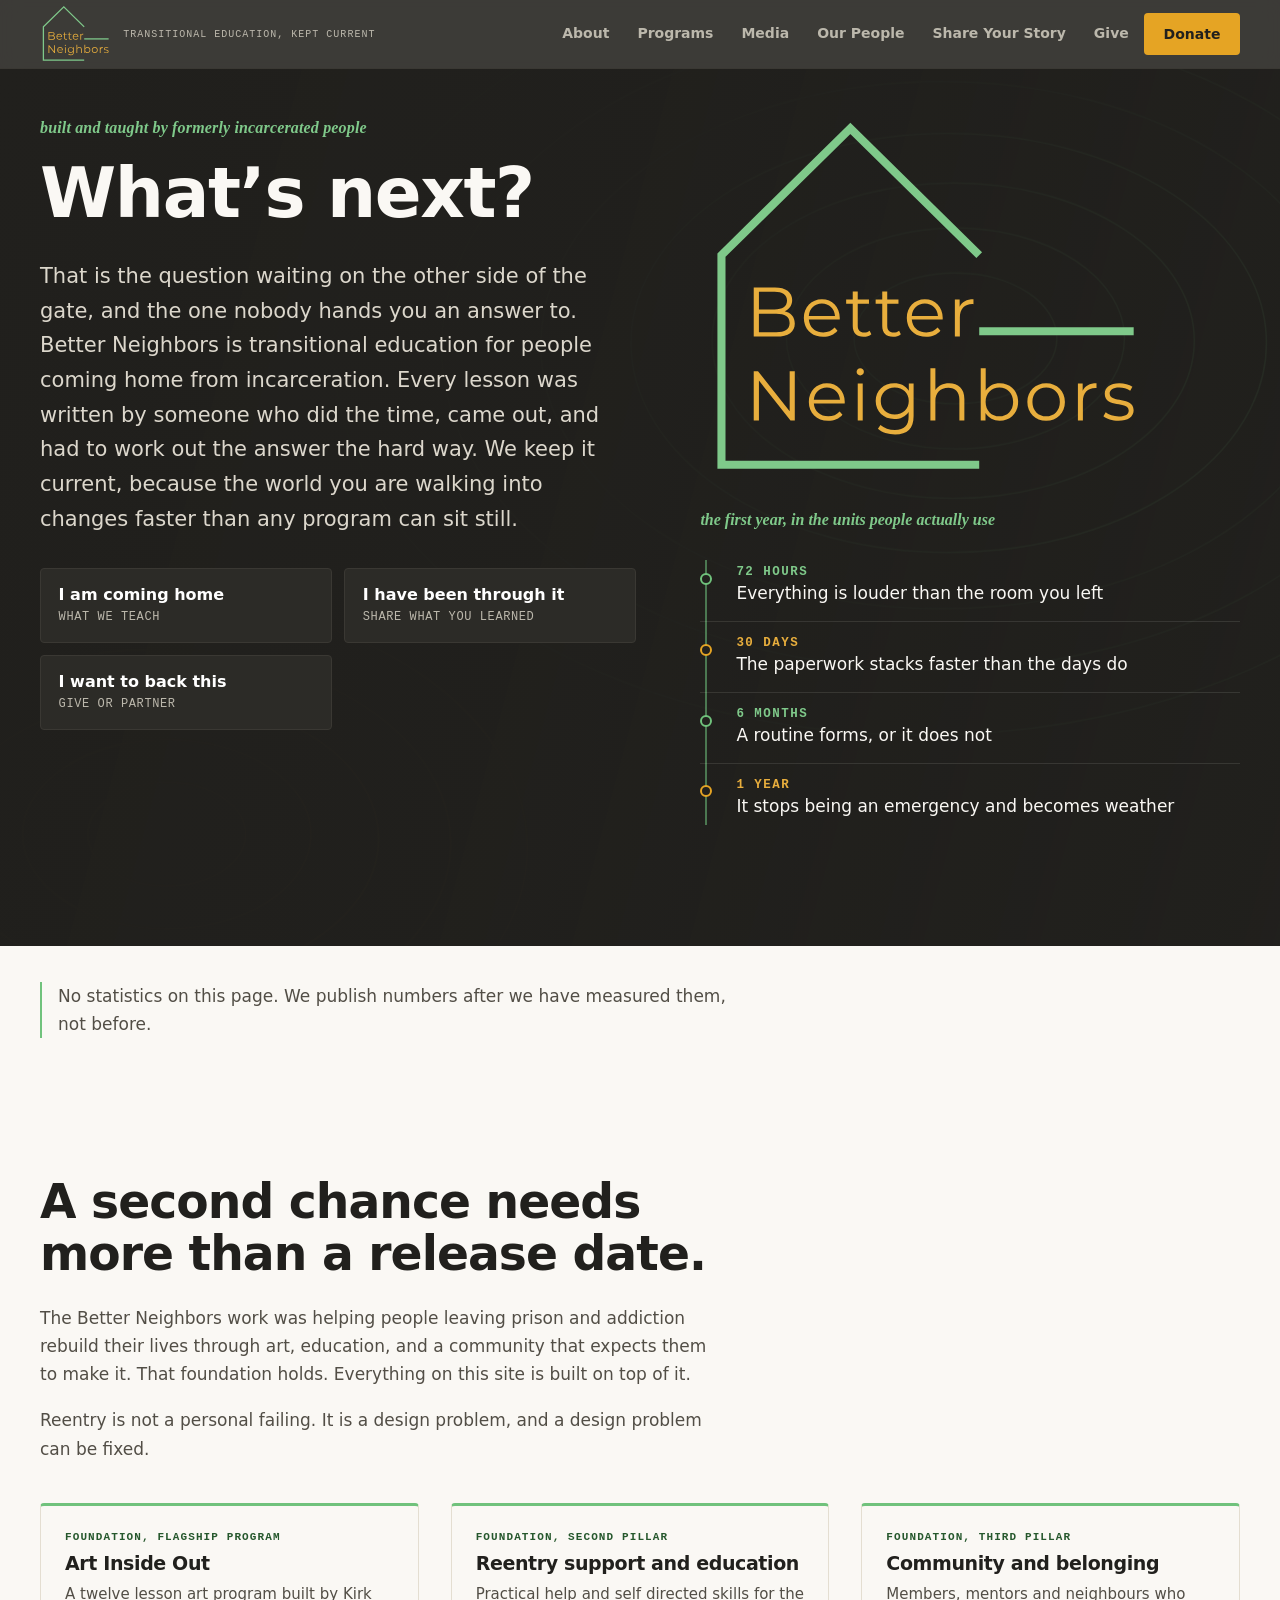
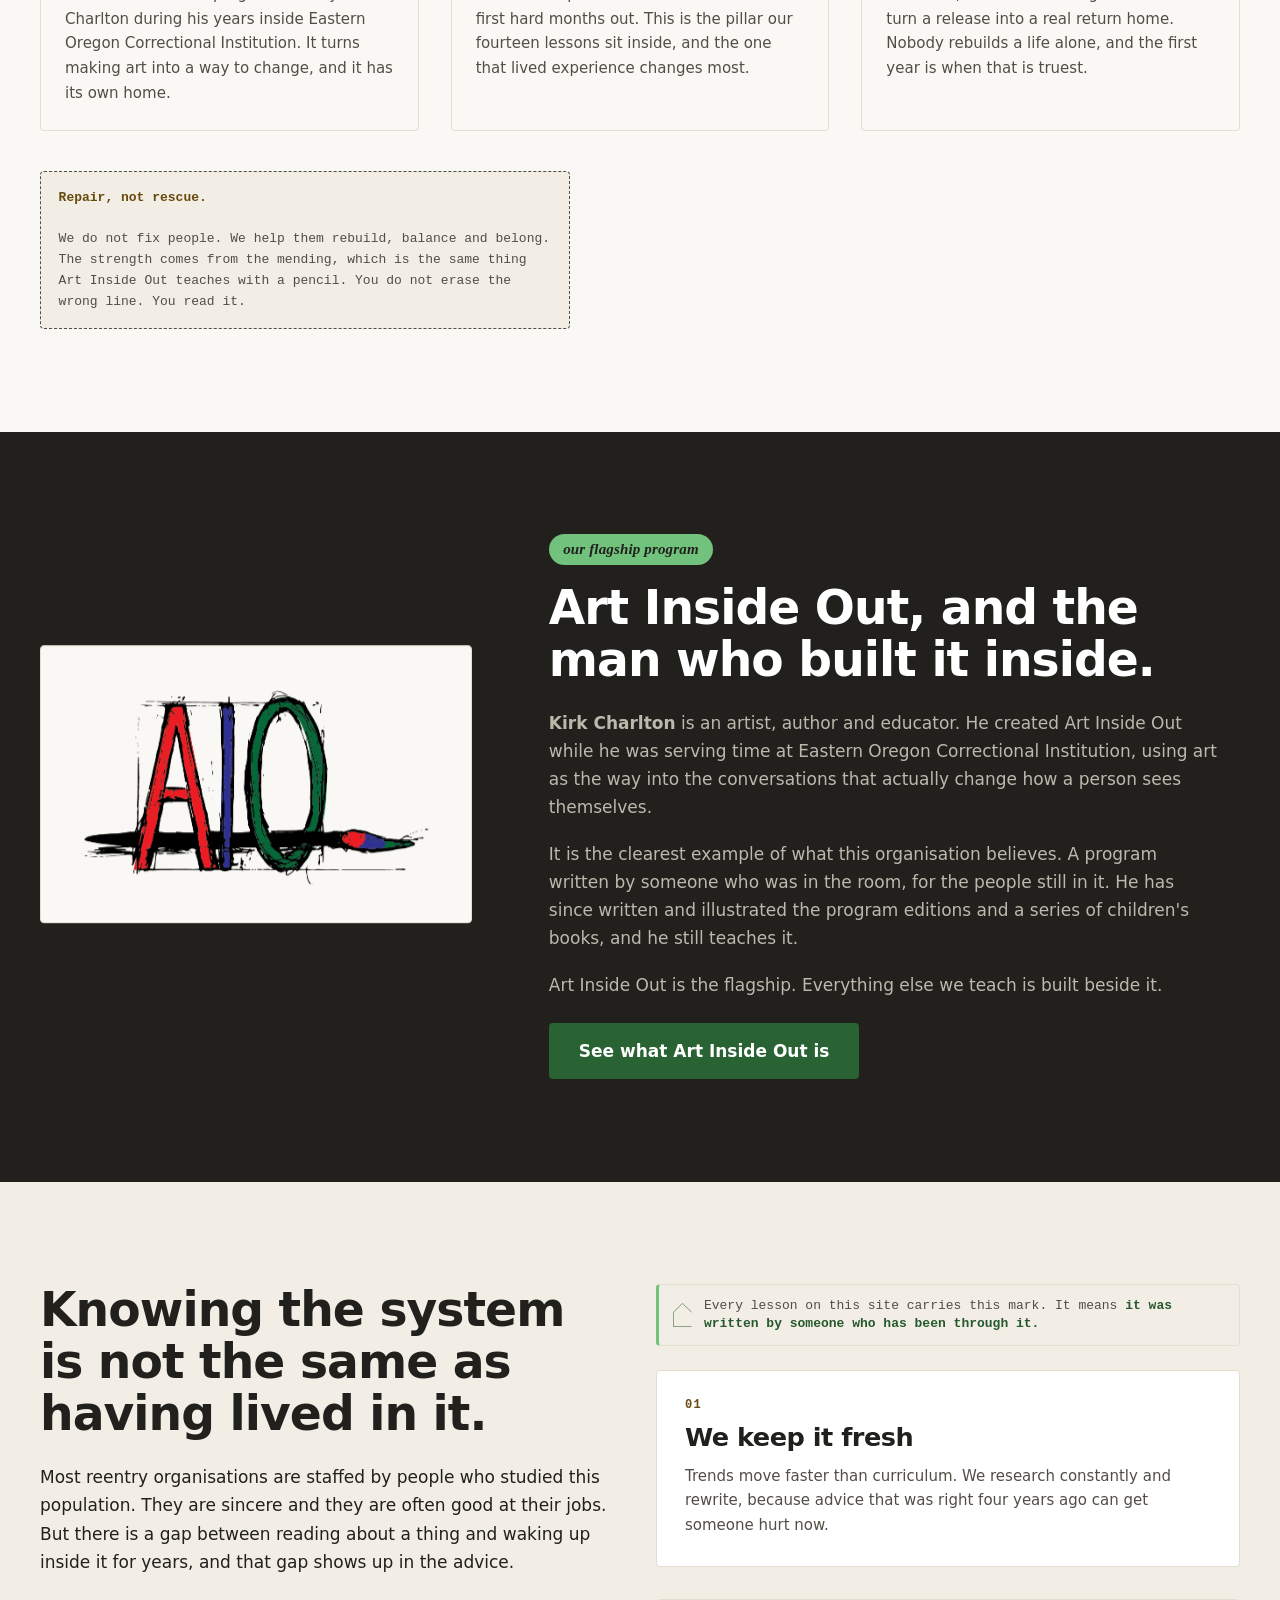
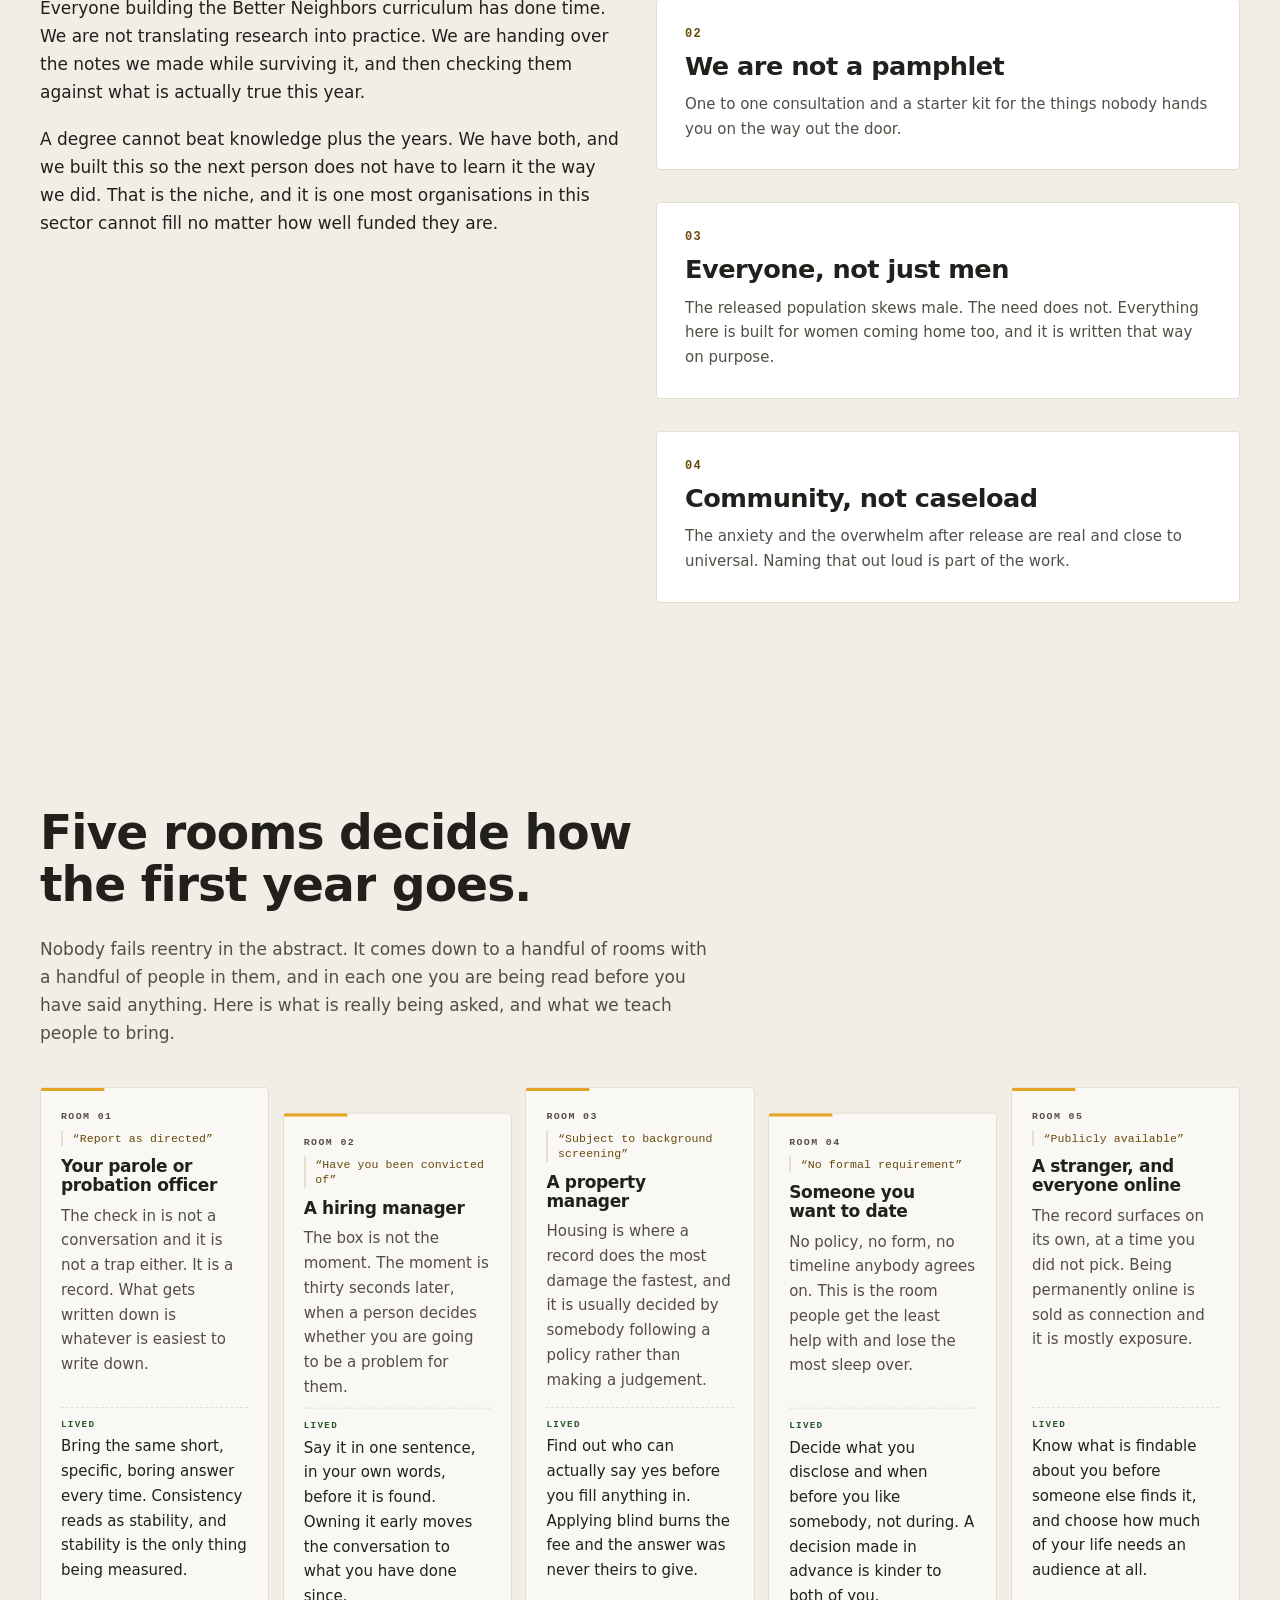
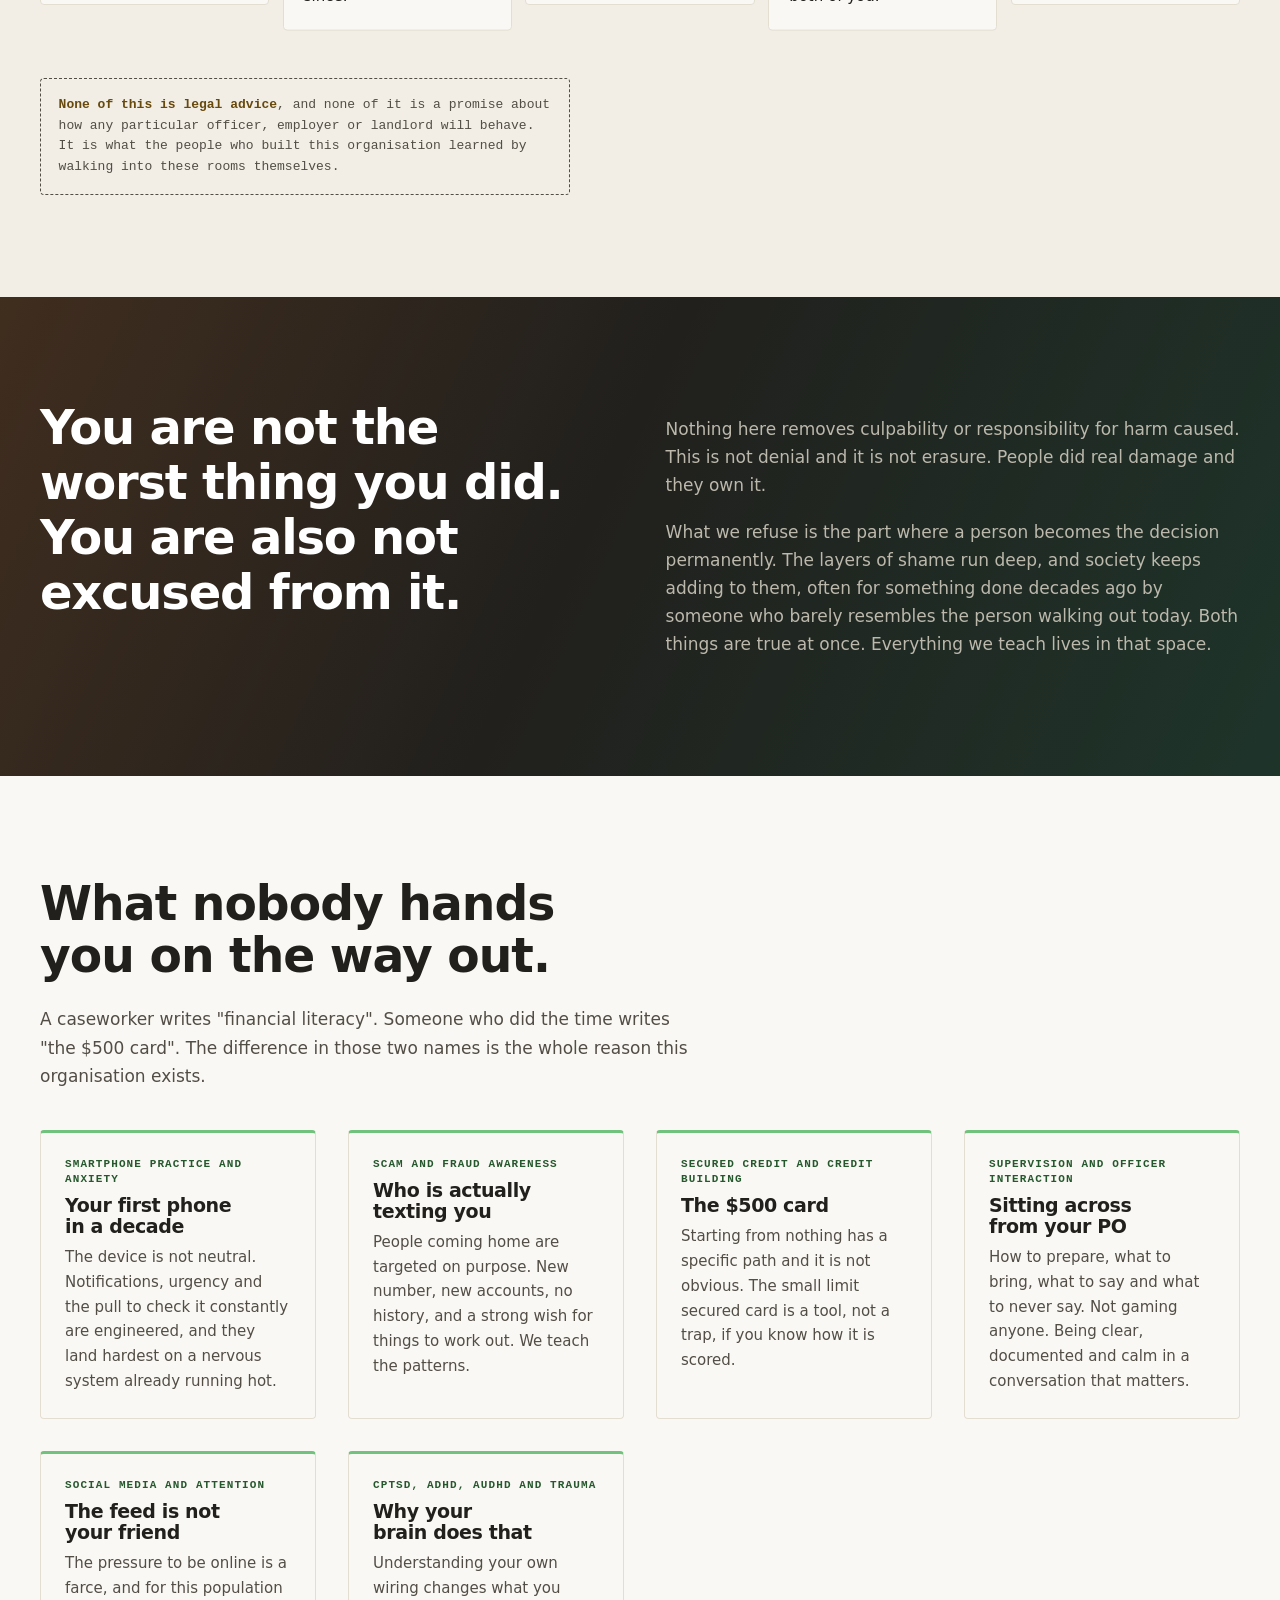
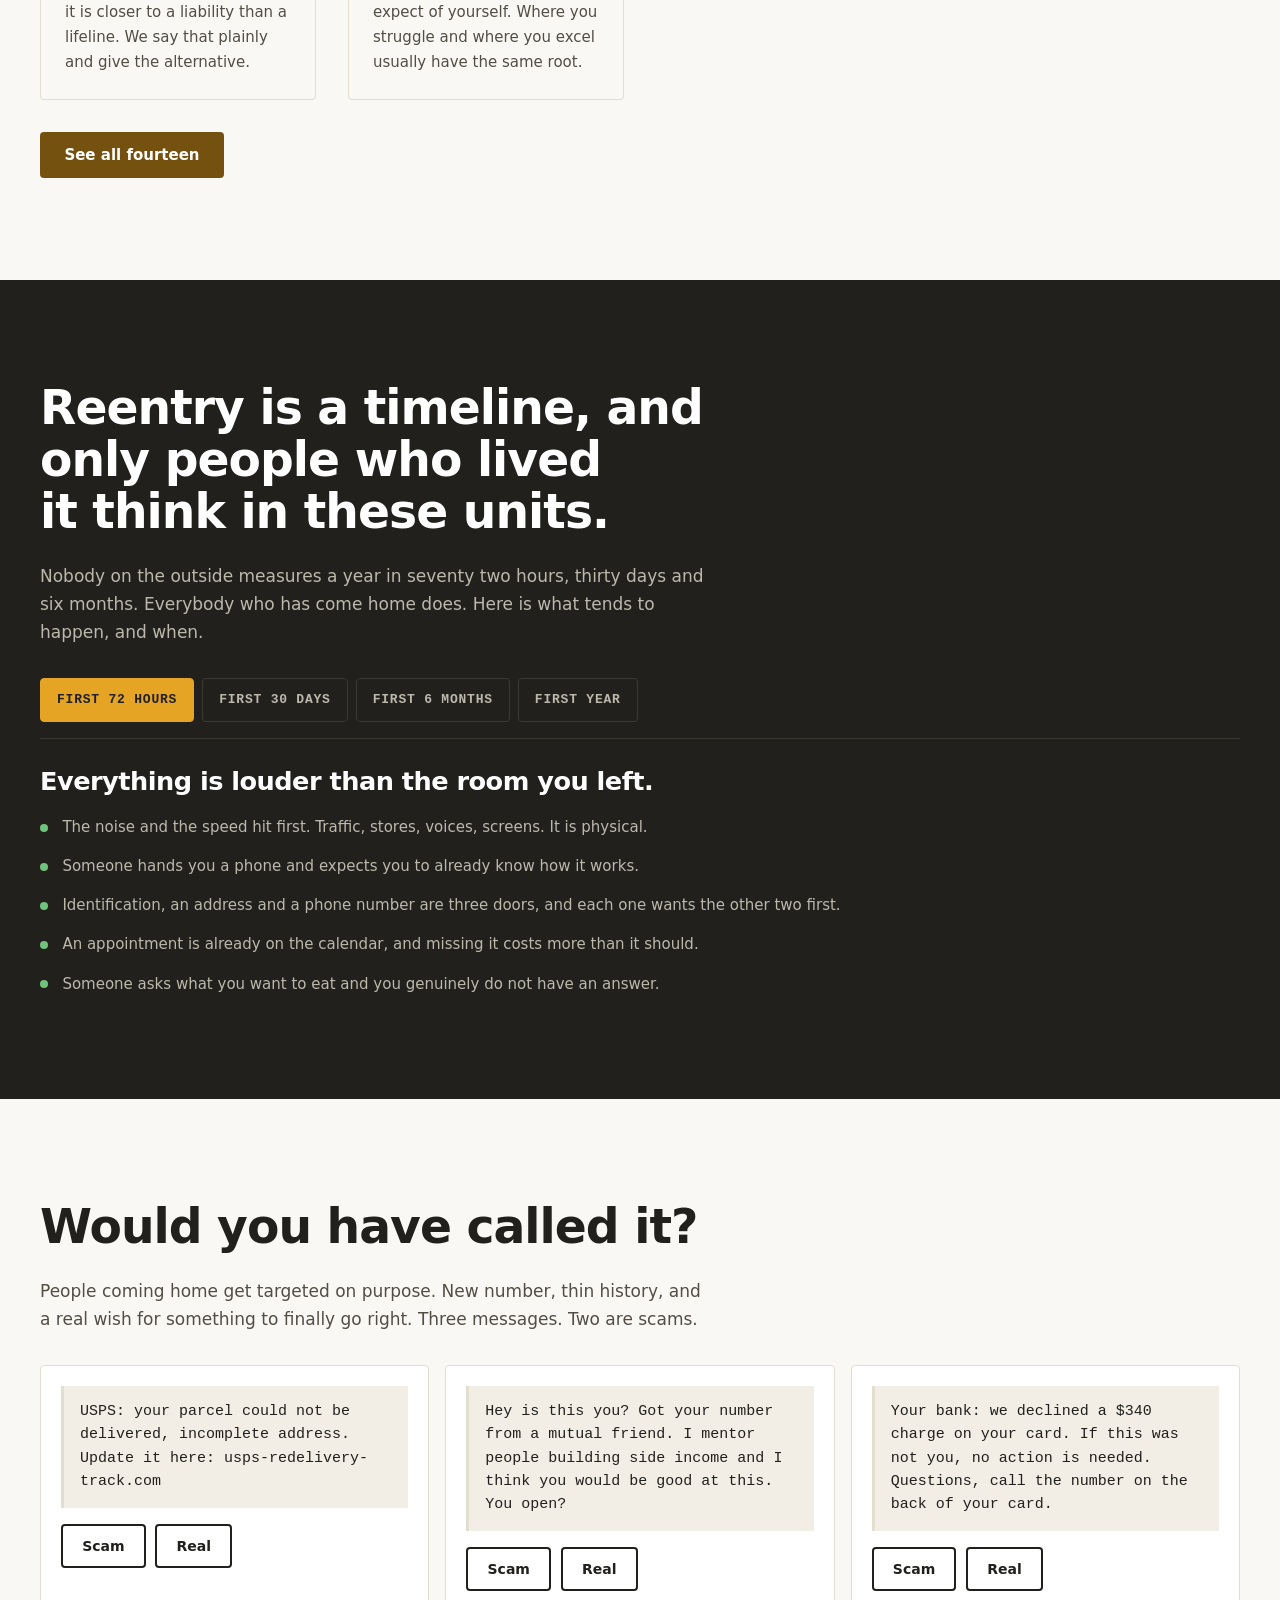
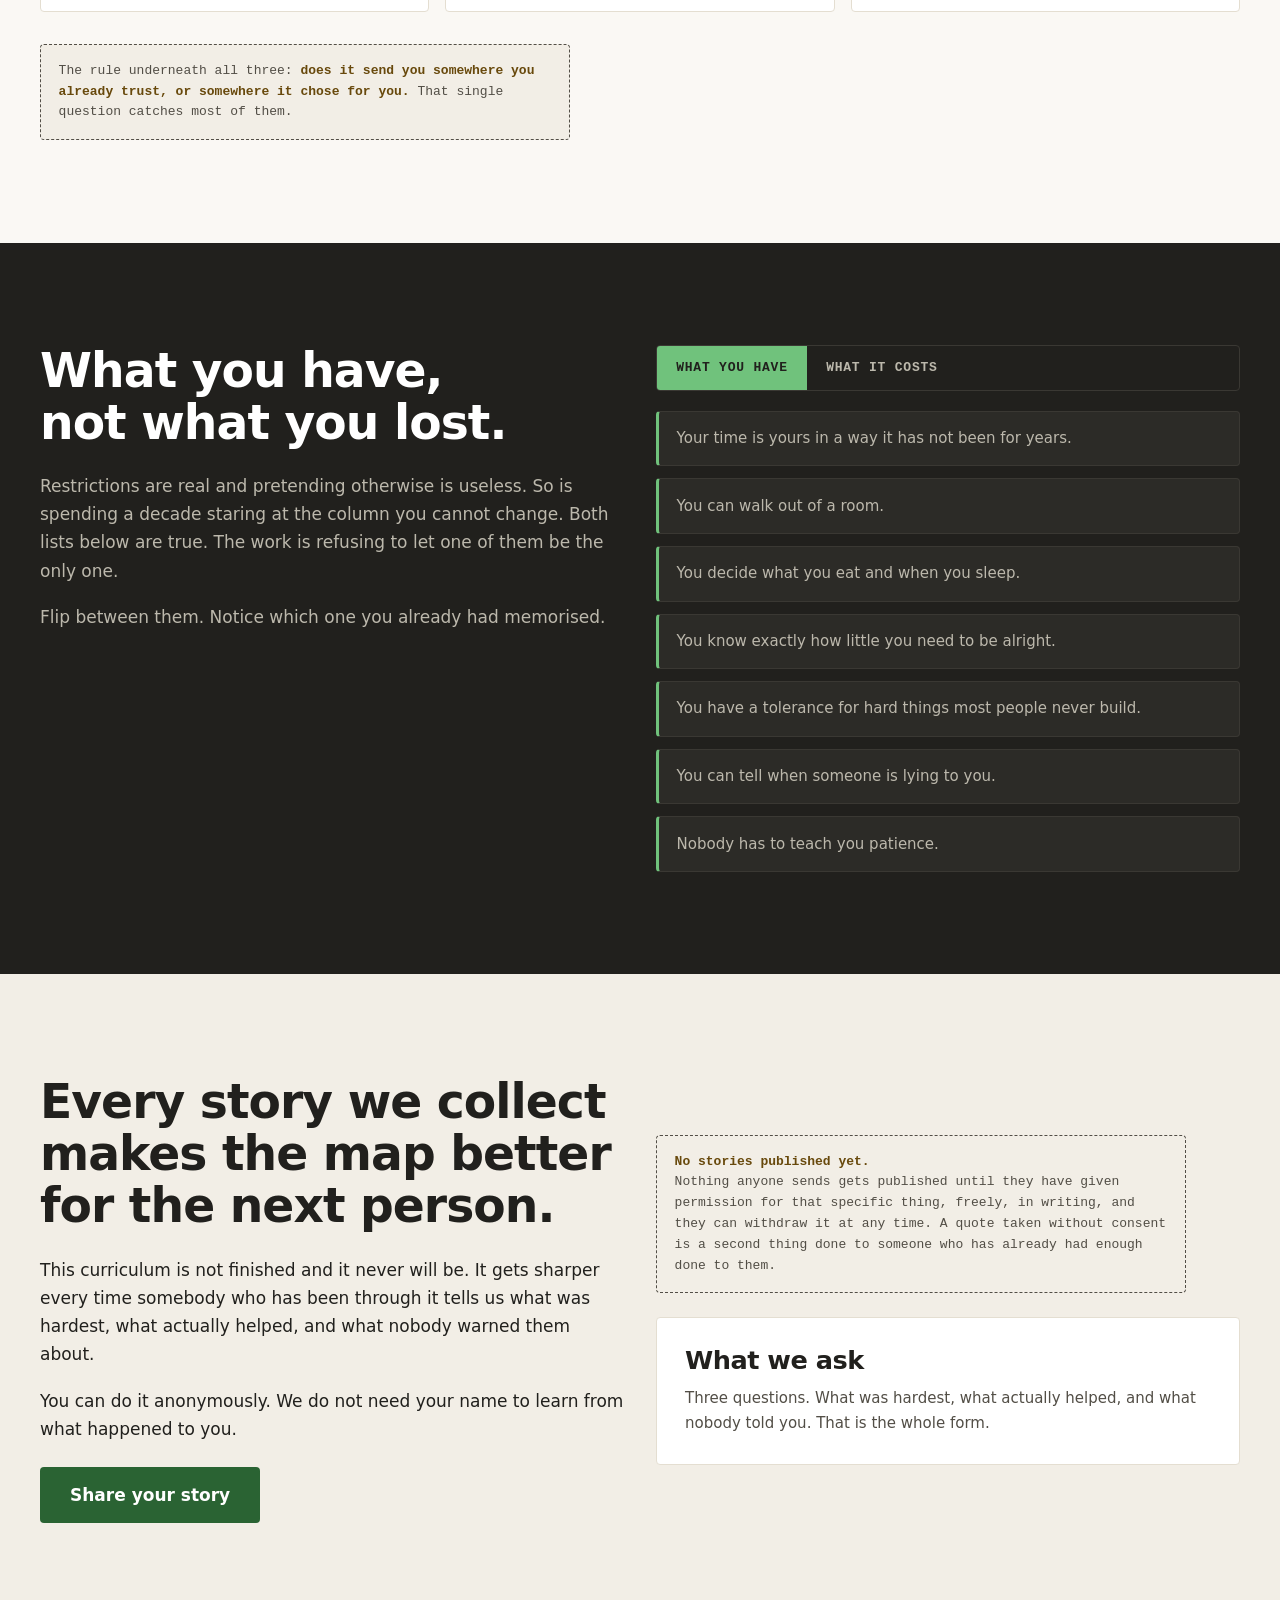
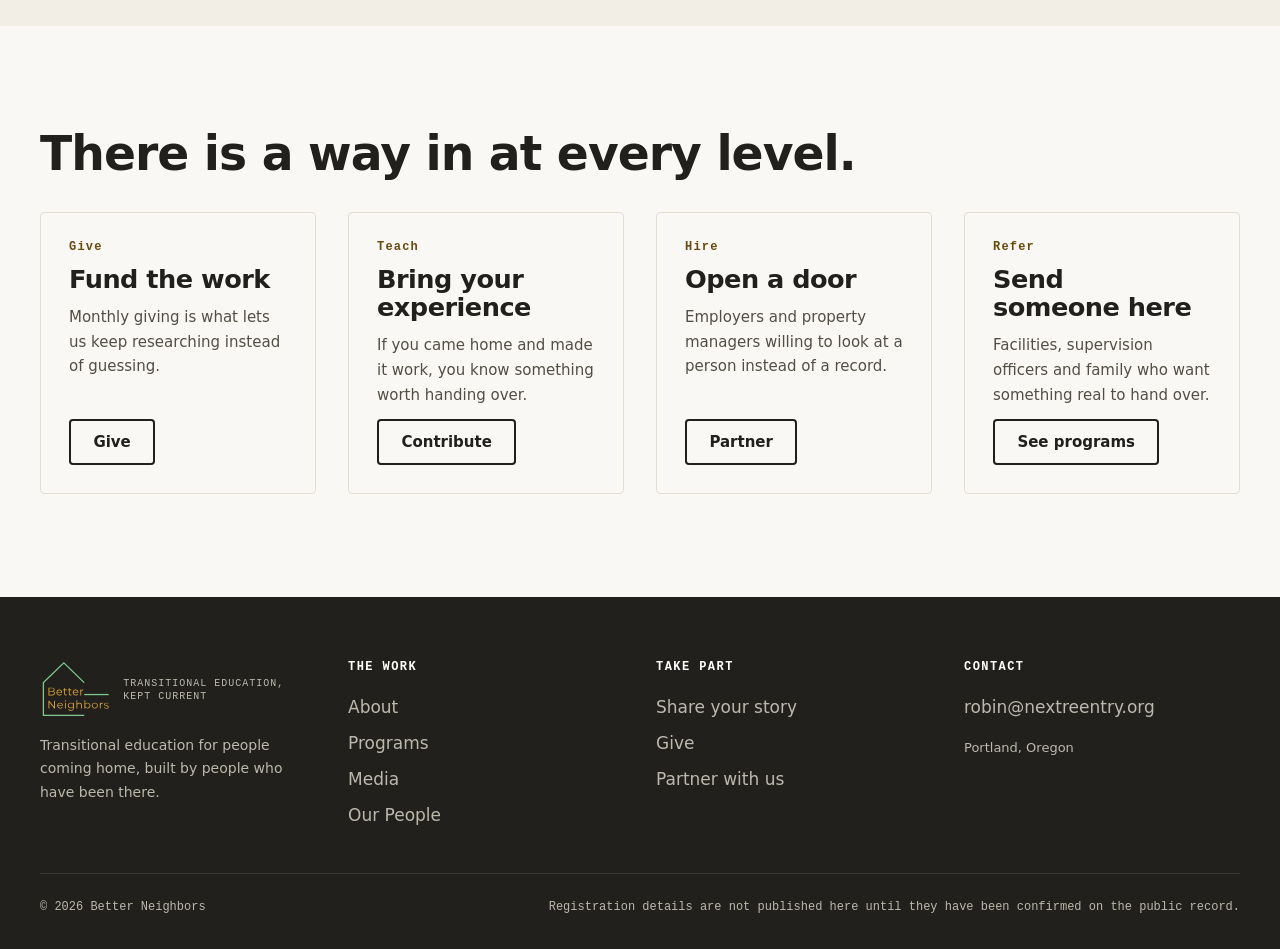
==== commit ffa6886b: "Better Neighbors, live on creatingbetterneighbors.org The site is rebranded from Next Reentry, which" ====
--- a/index.html
+++ b/index.html
@@ -3,8 +3,8 @@
 <head>
 <meta charset="utf-8">
 <meta name="viewport" content="width=device-width, initial-scale=1">
-<title>Next Reentry, transitional education built by people who came home</title>
-<meta name="description" content="Next Reentry is transitional education for people leaving incarceration, written and taught by formerly incarcerated people. We keep it current because the world you are walking into changes faster than any program can sit still.">
+<title>Better Neighbors, transitional education built by people who came home</title>
+<meta name="description" content="Better Neighbors is transitional education for people leaving incarceration, written and taught by formerly incarcerated people. We keep it current because the world you are walking into changes faster than any program can sit still.">
 <link rel="stylesheet" href="assets/styles.css">
 </head>
 <body>
@@ -14,15 +14,40 @@
 <header class="hdr">
   <div class="wrap hdr-in">
     <a class="brand" href="index.html">
-      <svg class="draw" viewBox="0 0 200 200" aria-hidden="true" focusable="false">
-        <path fill="#e5a424" d="M46.13,37.95l38.36,55.05c3.29,3.95,6,7.76,9.44,11.27.43,7.57.27,21.28.23,29.05.21,4.01-2.14,6.67-5.23,9.18-3-.02-4.88-.59-6.28-3.13L37.16,58.12l-.14,84.06H9.79s.01-94.46.01-94.46c0,0-1.38-21.62,19.06-21.62,9.48,0,17.26,11.87,17.26,11.87Z"/>
-        <path fill="#e5a424" d="M142.07,93.17l-16.07-.05.02-20.29,21.11-.16c9.77-.97,16.03-7.26,15.41-15.65.69-7.66-5.4-13.79-14.42-14.47l-13.14-.19-18.59-20.65,33.62.06c8.33.65,16.12,2.21,23.27,5.78,12.03,6.47,17.85,17.76,17.13,29.89.19,13.21-7.46,25.5-21.98,31.05l24.53,53.6-31.25.12-19.64-49.04Z"/>
-        <path fill="#70c27c" d="M88.93,142.51c3.09-2.51,5.44-5.17,5.23-9.18.04-7.78.2-35.35-.23-42.92l-.15-39.28c-4.94.82-13.66,1.71-13.66,1.71l26.86-31.13,27.28,31.12s-8.75-.98-13.64-1.35l-.06,91.02-31.64.02Z"/>
+      <!-- THE WHOLE MARK, 2026-09-04. Lukas: "The svg logo in the top left is
+           not rendered fully." He drew a wordmark, house plus the words, and
+           I had put only the house here on the grounds that the name was
+           already set in type beside it. From his side that is his logo with
+           half of it missing, and he is right.
+
+           The duplicate name in type came out with this change, so the header
+           reads as one lockup rather than the name twice. The tagline stays.
+           Colours are the measured on-ink pair, 8.19 and 8.24 on this ground. -->
+      <svg class="mark" viewBox="0 0 171 135" width="171" height="135"
+           role="img" aria-label="Better Neighbors">
+        <title>Better Neighbors</title>
+        <style>.cls-1{fill:#e8ae3d}.cls-2{fill:none;stroke:#7fc98a;stroke-miterlimit:10;stroke-width:3px}</style>
+        <g>
+    <path class="cls-1" d="M35.16,76.55c0,3.1-2.29,4.87-6.85,4.87h-8.38v-18.22h7.86c4.06,0,6.4,1.72,6.4,4.69,0,2.08-1.12,3.46-2.79,4.14,2.34.52,3.75,2.06,3.75,4.53ZM21.86,64.78v6.61h5.81c2.92,0,4.61-1.12,4.61-3.31s-1.69-3.31-4.61-3.31h-5.81ZM33.23,76.39c0-2.37-1.74-3.41-4.95-3.41h-6.43v6.85h6.43c3.2,0,4.95-1.04,4.95-3.44Z"/>
+    <path class="cls-1" d="M51.82,75.14h-11.45c.21,2.86,2.39,4.76,5.39,4.76,1.67,0,3.15-.6,4.19-1.8l1.04,1.2c-1.22,1.46-3.12,2.24-5.29,2.24-4.27,0-7.18-2.92-7.18-6.98s2.84-6.95,6.69-6.95,6.64,2.84,6.64,6.95c0,.16-.03.36-.03.57ZM40.37,73.76h9.71c-.23-2.68-2.19-4.56-4.87-4.56s-4.61,1.87-4.84,4.56Z"/>
+    <path class="cls-1" d="M63.56,80.58c-.73.65-1.82.96-2.89.96-2.58,0-4.01-1.46-4.01-3.98v-8.28h-2.45v-1.56h2.45v-2.99h1.85v2.99h4.17v1.56h-4.17v8.17c0,1.61.83,2.5,2.37,2.5.75,0,1.51-.23,2.03-.7l.65,1.33Z"/>
+    <path class="cls-1" d="M74.5,80.58c-.73.65-1.82.96-2.89.96-2.58,0-4.01-1.46-4.01-3.98v-8.28h-2.45v-1.56h2.45v-2.99h1.85v2.99h4.17v1.56h-4.17v8.17c0,1.61.83,2.5,2.37,2.5.75,0,1.51-.23,2.03-.7l.65,1.33Z"/>
+    <path class="cls-1" d="M90.01,75.14h-11.45c.21,2.86,2.39,4.76,5.39,4.76,1.67,0,3.15-.6,4.19-1.8l1.04,1.2c-1.22,1.46-3.12,2.24-5.29,2.24-4.27,0-7.18-2.92-7.18-6.98s2.84-6.95,6.69-6.95,6.64,2.84,6.64,6.95c0,.16-.03.36-.03.57ZM78.56,73.76h9.71c-.23-2.68-2.19-4.56-4.87-4.56s-4.61,1.87-4.84,4.56Z"/>
+    <path class="cls-1" d="M101.44,67.62v1.8c-.16,0-.31-.03-.44-.03-2.86,0-4.61,1.82-4.61,5.05v6.98h-1.85v-13.69h1.77v2.68c.86-1.82,2.6-2.79,5.13-2.79Z"/>
+    <path class="cls-1" d="M35.16,94.31v18.22h-1.59l-11.71-14.79v14.79h-1.93v-18.22h1.59l11.74,14.79v-14.79h1.9Z"/>
+    <path class="cls-1" d="M53.67,106.26h-11.45c.21,2.86,2.39,4.76,5.39,4.76,1.67,0,3.15-.6,4.19-1.8l1.04,1.2c-1.22,1.46-3.12,2.24-5.29,2.24-4.27,0-7.18-2.92-7.18-6.98s2.84-6.95,6.69-6.95,6.64,2.84,6.64,6.95c0,.16-.03.36-.03.57ZM42.22,104.88h9.71c-.23-2.68-2.19-4.56-4.87-4.56s-4.61,1.88-4.84,4.56Z"/>
+    <path class="cls-1" d="M58.09,94.52c0-.7.6-1.3,1.35-1.3s1.35.57,1.35,1.28c0,.76-.57,1.35-1.35,1.35s-1.35-.6-1.35-1.33ZM58.51,98.84h1.85v13.69h-1.85v-13.69Z"/>
+    <path class="cls-1" d="M79.23,98.84v12.03c0,4.71-2.32,6.85-6.85,6.85-2.5,0-4.95-.75-6.38-2.11l.94-1.41c1.3,1.17,3.28,1.88,5.39,1.88,3.46,0,5.05-1.59,5.05-4.97v-1.74c-1.15,1.74-3.1,2.66-5.34,2.66-3.9,0-6.87-2.73-6.87-6.66s2.97-6.61,6.87-6.61c2.29,0,4.27.94,5.42,2.73v-2.63h1.77ZM77.44,105.35c0-2.97-2.19-5-5.21-5s-5.18,2.03-5.18,5,2.16,5.02,5.18,5.02,5.21-2.06,5.21-5.02Z"/>
+    <path class="cls-1" d="M98.06,104.59v7.94h-1.85v-7.76c0-2.89-1.51-4.37-4.11-4.37-2.94,0-4.79,1.82-4.79,4.95v7.18h-1.85v-19.32h1.85v8.02c1.01-1.59,2.81-2.5,5.13-2.5,3.33,0,5.62,1.93,5.62,5.86Z"/>
+    <path class="cls-1" d="M118,105.68c0,4.14-2.92,6.98-6.82,6.98-2.26,0-4.17-.99-5.28-2.84v2.71h-1.77v-19.32h1.85v8.23c1.14-1.77,3.02-2.71,5.21-2.71,3.9,0,6.82,2.81,6.82,6.95ZM116.15,105.68c0-3.2-2.21-5.34-5.1-5.34s-5.1,2.13-5.1,5.34,2.19,5.34,5.1,5.34,5.1-2.13,5.1-5.34Z"/>
+    <path class="cls-1" d="M121.43,105.68c0-4.06,2.97-6.95,6.98-6.95s6.95,2.89,6.95,6.95-2.94,6.98-6.95,6.98-6.98-2.92-6.98-6.98ZM133.49,105.68c0-3.2-2.16-5.34-5.08-5.34s-5.1,2.13-5.1,5.34,2.19,5.34,5.1,5.34,5.08-2.13,5.08-5.34Z"/>
+    <path class="cls-1" d="M147.08,98.73v1.8c-.16,0-.31-.03-.44-.03-2.86,0-4.61,1.82-4.61,5.05v6.98h-1.85v-13.69h1.77v2.68c.86-1.82,2.6-2.79,5.13-2.79Z"/>
+    <path class="cls-1" d="M149.65,110.97l.83-1.46c1.09.86,2.94,1.54,4.87,1.54,2.6,0,3.67-.88,3.67-2.24,0-3.57-8.88-.75-8.88-6.17,0-2.24,1.93-3.91,5.41-3.91,1.77,0,3.7.5,4.84,1.28l-.81,1.48c-1.2-.83-2.63-1.17-4.04-1.17-2.47,0-3.57.96-3.57,2.27,0,3.7,8.88.91,8.88,6.17,0,2.37-2.08,3.91-5.65,3.91-2.26,0-4.45-.73-5.57-1.69Z"/>
+  </g>
+  <polyline class="cls-2" points="103.57 51.22 55.77 4.22 7.96 51.22 7.96 128.99 103.57 128.99"/>
+  <line class="cls-2" x1="103.57" y1="79.46" x2="160.87" y2="79.46"/>
       </svg>
-      <span class="brand-txt">
-        <b>Next Reentry</b>
-        <span>Transitional education, kept current</span>
-      </span>
+      <span class="brand-txt"><span>Transitional education, kept current</span></span>
     </a>
 
     <button class="burger" type="button" aria-expanded="false" aria-controls="nav">
@@ -42,25 +67,47 @@
   </div>
 </header>
 
-<div class="renamed">
-  <div class="wrap renamed-in">
-    <img src="assets/Better Neighbors logo.svg" alt="The Better Neighbors logo" width="171" height="135">
-    <p>
-      <b>Better Neighbors is now Next Reentry.</b>
-      Same organisation, same people, same work. The new name says plainly what we do:
-      transitional education for people coming home from incarceration. If you gave,
-      volunteered or took a class with Better Neighbors, you are in the right place.
-    </p>
-  </div>
-</div>
+<!-- ============================ where the rename notice used to be ===== -->
+<!-- REMOVED 2026-09-03. A rename strip lived here from 2026-08-28 saying
+     "Better Neighbors is now Next Reentry." Next Reentry is paused and the
+     public face is Better Neighbors again, so the strip now announces a move
+     that has been undone. It was deleted rather than reversed, because
+     reversing it would announce a second rename to a reader who never saw the
+     first one, and because there is no longer a two name relationship to
+     explain.
+
+     ROBIN'S SECOND JOB SURVIVES, and this is the part that is easy to lose.
+     His voice memo of 2026-08-28 was not only asking for a rename notice. The
+     feedback he had been given was that the name did not say what the
+     organisation DOES, so the block also had to say the field out loud:
+     reentry, for people coming home from incarceration. That sentence now
+     lives in the hero directly below, which is nearer the top than this strip
+     ever was. Do not remove it from there without putting it somewhere else
+     above the fold first.
+
+     The block itself is at git 2125e2d if it is ever wanted back. -->
 
 <main id="main">
 
-  
-  
+  <!-- ==================================================== hero ========= -->
+  <!-- The headline is "the map was drawn by people who walked it", so the hero
+       IS a map. REBUILT 2026-08-17 on Lukas's instruction that the page was
+       reading as an Art Inside Out site: "it lookd like it was built for AIO.
+       It's got too much Kirk images in it."
+
+       THE HERO IS NOW DRAWN, NOT PHOTOGRAPHED. The ground is a contour field
+       and the four waypoints are the reentry timeline this organisation already
+       teaches, in the units it already uses. That is Better Neighbors's own material
+       rather than borrowed AIO photography, and it carries the brand thesis in
+       one look: the mono unit is the system's voice, the line under it is the
+       human one.
+
+       DO NOT put photographs back on this route. Every photograph available is
+       Art Inside Out's, which is exactly what made the page read wrong. -->
   <section class="hero has-map" id="top" data-drift>
     <div class="hero-bg" aria-hidden="true">
-      
+      <!-- Contour field, drawn in the file so the hero costs no request and can
+           never 404. Two ridges, offset and rotated, on the ink ground. -->
       <svg class="contours scale-in" viewBox="0 0 1200 800" preserveAspectRatio="xMidYMid slice" focusable="false">
         <g class="ridge ridge-a">
           <ellipse cx="880" cy="250" rx="90"  ry="58"/>
@@ -88,8 +135,8 @@
           <h1 class="split">What&rsquo;s next?</h1>
           <p class="hero-sub">
             That is the question waiting on the other side of the gate, and the one nobody
-            hands you an answer to. Next Reentry is transitional education for people coming
-            home. Every lesson was written by someone who did the time, came out, and had to
+            hands you an answer to. Better Neighbors is transitional education for people coming
+            home from incarceration. Every lesson was written by someone who did the time, came out, and had to
             work out the answer the hard way. We keep it current, because the world you are
             walking into changes faster than any program can sit still.
           </p>
@@ -110,15 +157,43 @@
           </nav>
         </div>
 
-        
+        <!-- THE LADDER. Replaced the circular waypoint map on 2026-08-18.
+             Lukas: "The landing page circles aren't very clear. I don't really
+             want them... The captions under the bubbles are particularly
+             unclear."
+
+             He is right about why. A diagram asks somebody to work out what the
+             arrangement means before they can read it, and this is a page whose
+             first job is to be legible to a person having a hard week. So the
+             same four stages are now a plain list on a drawn line. Nothing has
+             to be decoded: the unit is on the left, the sentence is on the
+             right, and they read left to right like everything else.
+
+             Decorative, because every line here is set out in full in the
+             timeline section further down. A screen reader loses nothing. -->
         <div class="ladder" aria-hidden="true">
-          
-          
-          <svg class="ladder-mark" viewBox="9.78 21.71 183.18 120.81" focusable="false">
-            <path fill="#e5a424" d="M46.13,37.95l38.36,55.05c3.29,3.95,6,7.76,9.44,11.27.43,7.57.27,21.28.23,29.05.21,4.01-2.14,6.67-5.23,9.18-3-.02-4.88-.59-6.28-3.13L37.16,58.12l-.14,84.06H9.79s.01-94.46.01-94.46c0,0-1.38-21.62,19.06-21.62,9.48,0,17.26,11.87,17.26,11.87Z"/>
-            <path fill="#e5a424" d="M142.07,93.17l-16.07-.05.02-20.29,21.11-.16c9.77-.97,16.03-7.26,15.41-15.65.69-7.66-5.4-13.79-14.42-14.47l-13.14-.19-18.59-20.65,33.62.06c8.33.65,16.12,2.21,23.27,5.78,12.03,6.47,17.85,17.76,17.13,29.89.19,13.21-7.46,25.5-21.98,31.05l24.53,53.6-31.25.12-19.64-49.04Z"/>
-            <path fill="#70c27c" d="M88.93,142.51c3.09-2.51,5.44-5.17,5.23-9.18.04-7.78.2-35.35-.23-42.92l-.15-39.28c-4.94.82-13.66,1.71-13.66,1.71l26.86-31.13,27.28,31.12s-8.75-.98-13.64-1.35l-.06,91.02-31.64.02Z"/>
-          </svg>
+          <!-- The mark sits here to close the gap above the list, 2026-08-18.
+               Lukas: "There is too much blank space above the animation." It is
+               the same monogram as the header, at size, and it anchors the right
+               hand column to the brand rather than leaving it floating. -->
+          <!-- THE FULL WORDMARK GOES HERE, 2026-09-03, and this is the only
+               place on the site that gets it. The Next Reentry N and R monogram
+               that stood here was the largest piece of the old brand anywhere
+               on the site, larger than the headline beside it, and it survived
+               the name sweep because it is drawn in paths and contains no text
+               to search for. It was found by rendering the page and looking at
+               it, which is the only way it could have been found.
+
+               The header, footer and lesson badge carry the house alone,
+               because each of those sits beside the name already set in type.
+               This slot has no name beside it and a whole column of room, so it
+               takes the mark entire. That is also what the note above asks for:
+               it anchors the right hand column to the brand.
+
+               Colours are the on-ink pair, 8.19 and 8.24 against this ground.
+               The file carries its own measurements. -->
+          <img class="ladder-mark" src="assets/bn-logo-on-ink.svg" alt=""
+               width="171" height="135">
           <p class="ladder-head">The first year, in the units people actually use</p>
           <ol class="ladder-list">
             <li class="rung">
@@ -144,20 +219,26 @@
     </div>
   </section>
 
-  
+  <!-- The promise this page makes, in plain text. It used to be a full
+       bleed orange bar of small type; Lukas asked for those to go. -->
   <div class="pledge">
     <div class="wrap"><p>No statistics on this page. We publish numbers after we have measured them, not before.</p></div>
   </div>
 
   
-  
-  
+  <!-- ======================================= the foundation ============= -->
+  <!-- The Better Neighbors half of the merge. This is the ground the whole
+       organisation stands on. The lived-experience curriculum further down is
+       the layer built on top of it, not a replacement for it. -->
   <section class="band" id="foundation">
     <div class="wrap">
       <div class="reveal" style="max-width:58rem">
         <h2 class="split">A second chance needs more than a release date.</h2>
 
-        
+        <!-- The .formerly block that used to sit here MOVED to the top of the
+             page on 2026-08-28, at Robin's request that the rename be stated
+             near the top. It is not repeated here; the paragraph below already
+             names Better Neighbors and says what that work was. -->
         <p class="muted">
           The Better Neighbors work was helping people leaving prison and addiction
           rebuild their lives through art, education, and a community that expects them
@@ -197,13 +278,36 @@
     </div>
   </section>
 
-  
-  
+  <!-- ================================================ the flagship ====== -->
+  <!-- Lukas asked for Kirk to be recognised here by name. The programme card
+       above already names him, and he is public as the author of these books,
+       so this exposes nothing that is not already on a book cover.
+
+       WHAT IS DELIBERATELY NOT HERE. Three unverified outcome claims from the
+       Better Neighbors packet are kept off this page, because nobody has
+       verified them and the top of this page promises no statistics.
+
+       THE CLAIMS THEMSELVES ARE NOT REPEATED HERE, on purpose, and that is a
+       change made on 2026-08-28. An HTML comment ships to the browser and is
+       readable in view-source, so spelling them out in this file was publishing
+       the exact sentences the page refuses to publish. They are written out in
+       full, with what is wrong with each, in the private design record that
+       sits outside this published folder.
+
+       ONE KIRK IMAGE, AND ONLY ONE. Lukas cut this back on 2026-08-17 because
+       the landing page was carrying three of them and read as an Art Inside Out
+       site rather than a Better Neighbors one. His instruction was to keep "a Kirk
+       card referencing AIO", singular. The booth and book-stand photographs that
+       used to sit under this card are gone from the page. If a photograph is
+       ever added back here, one of these two has to come off. -->
   <section class="band band-ink" id="flagship" data-drift>
     <div class="wrap">
       <div class="flagship reveal">
         <div class="portrait-wrap drift-slow">
-          <img src="assets/aio-logo.png" alt="The Art Inside Out logo" width="807" height="455" loading="lazy" decoding="async">
+          <!-- COLOUR version, on Lukas's instruction 2026-09-04: "use the color AIO
+               logo for that section". It sits on the light plate this wrapper
+               already provides, so the black brush stroke still reads. -->
+          <img src="assets/aio-logo-color.png" alt="The Art Inside Out logo" width="807" height="455" loading="lazy" decoding="async">
         </div>
 
         <div>
@@ -233,8 +337,9 @@
     </div>
   </section>
 
-  
-  
+  <!-- ============================================ the position ========== -->
+  <!-- The Better Neighbors half of the merge. What lived experience adds on top
+       of the foundation above, and why the niche is defensible. -->
   <section class="band band-paper-2" id="lived">
     <div class="wrap">
       <div class="grid g2" style="align-items:start">
@@ -247,7 +352,7 @@
             shows up in the advice.
           </p>
           <p>
-            Everyone building the Next Reentry curriculum has done time. We are not
+            Everyone building the Better Neighbors curriculum has done time. We are not
             translating research into practice. We are handing over the notes we made
             while surviving it, and then checking them against what is actually true
             this year.
@@ -262,7 +367,7 @@
 
         <div class="stack reveal">
           <div class="lem">
-            <img src="assets/logo.svg" alt="" width="24" height="24">
+            <img src="assets/bn-icon-on-paper.svg" alt="" width="100" height="129">
             <span>Every lesson on this site carries this mark. It means <b>it was written by someone who has been through it.</b></span>
           </div>
 
@@ -293,8 +398,24 @@
     </div>
   </section>
 
-  
-  
+  <!-- ================================================= the rooms ======== -->
+  <!-- ADDED 2026-08-17, when Lukas said the page read as an Art Inside Out site
+       and asked for "something a little different". This is the section that is
+       most specifically Better Neighbors's and could not belong to any other
+       organisation, and it comes straight out of his own brief:
+
+         "The reprieve we offer is based on lived experience interacting with
+          PO's, employers, property managers, people you want to date, and
+          general public."
+
+       Five rooms, one per person named in that sentence. Each card is built the
+       way the whole brand is built. The mono line at the top is how the system
+       words it, the sentence underneath is what is actually happening in the
+       room, and the last line is the part only somebody who has sat in that
+       chair would tell you.
+
+       NO PHOTOGRAPHS HERE ON PURPOSE. This is the counterweight to the AIO
+       imagery, so it has to carry itself typographically. -->
   <section class="band band-paper-2" id="rooms">
     <div class="wrap">
       <div class="reveal" style="max-width:54rem">
@@ -353,7 +474,7 @@
     </div>
   </section>
 
-  
+  <!-- ============================================== the statement ======= -->
   <section class="pull pull-2col">
     <div class="wrap">
       <p class="big">You are not the worst thing you did. You are also not excused from it.</p>
@@ -372,7 +493,7 @@
     </div>
   </section>
 
-  
+  <!-- ============================================== the starter kit ===== -->
   <section class="band" id="teach">
     <div class="wrap">
       <div class="reveal" style="max-width:52rem">
@@ -423,7 +544,7 @@
     </div>
   </section>
 
-  
+  <!-- ================================================= timeline ========= -->
   <section class="band band-ink" data-timeline>
     <div class="wrap">
       <div class="reveal" style="max-width:52rem">
@@ -488,7 +609,7 @@
     </div>
   </section>
 
-  
+  <!-- ================================================= sorter =========== -->
   <section class="band">
     <div class="wrap">
       <div class="reveal" style="max-width:52rem">
@@ -536,7 +657,7 @@
     </div>
   </section>
 
-  
+  <!-- ================================================= reframe ========== -->
   <section class="band band-ink">
     <div class="wrap">
       <div class="grid g2" style="align-items:start">
@@ -586,7 +707,7 @@
     </div>
   </section>
 
-  
+  <!-- ================================================= stories ========== -->
   <section class="band band-paper-2">
     <div class="wrap">
       <div class="grid g2" style="align-items:center">
@@ -622,7 +743,7 @@
     </div>
   </section>
 
-  
+  <!-- ================================================= ways in ========== -->
   <section class="band" id="back">
     <div class="wrap">
       <div class="reveal" style="max-width:52rem">
@@ -664,8 +785,11 @@
     <div class="ftr-grid">
       <div>
         <a class="brand" href="index.html" style="margin-bottom:1rem">
-          <img src="assets/logo.svg" alt="" width="40" height="40">
-          <span class="brand-txt"><b>Next Reentry</b><span>Transitional education, kept current</span></span>
+          <!-- The whole mark here too, same reason as the header. The .brand rule
+               sizes to the wordmark box, so the house-only icon would be
+               stretched wide in this slot. -->
+          <img src="assets/bn-logo-on-ink.svg" alt="Better Neighbors" width="171" height="135">
+          <span class="brand-txt"><span>Transitional education, kept current</span></span>
         </a>
         <p style="font-size:0.875rem">Transitional education for people coming home, built by people who have been there.</p>
       </div>
@@ -696,7 +820,7 @@
     </div>
 
     <div class="ftr-btm">
-      <span>&copy; 2026 Next Reentry</span>
+      <span>&copy; 2026 Better Neighbors</span>
       <span>Registration details are not published here until they have been confirmed on the public record.</span>
     </div>
   </div>
--- a/assets/styles.css
+++ b/assets/styles.css
@@ -1,57 +1,128 @@
-
+/* ==========================================================================
+   Better Neighbors
+   --------------------------------------------------------------------------
+   THE IDEA BEHIND THE DESIGN, so nobody flattens it later.
+
+   Reentry is lived in two languages at once. The system speaks in forms,
+   case numbers, conditions, dates and checkboxes. The person speaks in
+   plain human words. This site puts those two voices in typographic
+   conversation: MONOSPACE carries the system voice (labels, conditions,
+   timelines, tags, eyebrows, data), and the humanist SANS carries the human
+   voice (headlines, body, story). That tension is the brand. It is why this
+   does not look like every other nonprofit site, and it is a thing only an
+   organisation that has actually lived the paperwork would think to do.
+
+   COLOUR comes from the logo and nowhere else. REPLACED 2026-08-30 from the
+   newest logo file, clients/NextReentry/assets/logo/NextReentry logo.svg,
+   which Robin's revision moved off the old orange and emerald:
+     ink    #21201d   green  #70c27c   gold #e5a424
+   The tokens are still named --orange and --green rather than --gold, because
+   renaming them would touch several hundred rules for no visual gain. The
+   value is the truth, the token name is only a handle.
+
+   THIS PALETTE STAYS, and it stays on Lukas's instruction of 2026-09-03:
+   "Recolor using the current NR color system." When Next Reentry was paused
+   and this site became Better Neighbors, the obvious move looked like swapping
+   in the Better Neighbors teal and orange from the March 2026 redesign. He
+   went the other way. The mark came to the palette instead of the palette
+   going to the mark, so every measured value on this page is still good and
+   nothing on the site moved. The teal and orange are NOT the live brand here.
+
+   THE MARK IS BETTER NEIGHBORS, drawn by Lukas. As he drew it, it is #ffe500
+   type in a #00ffb2 house and measures 1.28 and 1.32 against white, so it was
+   recoloured into the values above. He authorised that himself: "i made the
+   mark, so I want the change." Files: bn-logo-on-ink.svg and its light twin
+   for the full wordmark, bn-icon-on-ink.svg and its twin for the house alone,
+   which is what the small slots carry.
+
+   Every text colour below was MEASURED, not guessed, against the AAA 7:1
+   floor. The raw brand gold and green are 2.05 and 2.04 on paper, which is
+   nowhere near readable, so on the LIGHT ground they are shapes only (the
+   monogram, rules, bars, fills) and text uses the measured variants. Do not
+   swap a shape colour into a text slot without re-measuring.
+   ========================================================================== */
 
 :root {
-  
-  --ink:        #21201d;   
-  --ink-2:      #2c2b27;   
-  --ink-3:      #3a3833;   
-  --paper:      #faf8f4;   
-  --paper-2:    #f2eee6;   
-  --paper-3:    #e4ded1;   
-
-  
+  /* Grounds */
+  --ink:        #21201d;   /* dark ground, from the logo stroke */
+  --ink-2:      #2c2b27;   /* raised surface on dark */
+  --ink-3:      #3a3833;   /* hairlines on dark */
+  --paper:      #faf8f4;   /* light ground */
+  --paper-2:    #f2eee6;   /* raised surface on light */
+  --paper-3:    #e4ded1;   /* hairlines on light */
+
+  /* Brand, straight off the 2026-08-30 logo. On PAPER these are shapes only:
+     2.05 and 2.04, nowhere near the floor. Against INK they measure 7.50 and
+     7.52, so unlike the old pair they may carry ink text as a fill. */
   --orange:     #e5a424;
   --green:      #70c27c;
 
-  
+  /* The brand fills allowed behind words: the header CTA, the strip, the
+     selected tab, the pressed switch, the featured badge. The old pair was too
+     dark to do this and needed lightened stand-ins; the new pair does not, so
+     these are simply the brand colours. Measured: ink on gold 7.50, ink on
+     green 7.52. Kept as separate tokens so a future palette that needs a
+     stand-in again has somewhere to put it. */
   --orange-solid: #e5a424;
   --green-solid:  #70c27c;
 
-  
-  --orange-on-paper: #68490c;  
-  --orange-on-ink:   #e8ae3d;  
-  --green-on-paper:  #26582d;  
-  --green-on-ink:    #7fc98a;  
-  
-  --muted-on-paper:  #524e46;  
-  
-  --muted-on-ink:    #bcb8ac;  
-  
-  --paper-on-photo:  #dcd7cc;  
-
-  
-  --btn-orange:      #74510e;  
-  --btn-green:       #2a6333;  
-
-  
+  /* Measured text colours. Ratio in the comment is against its own ground. */
+  --orange-on-paper: #68490c;  /* 7.77 paper, 7.13 paper-2 */
+  --orange-on-ink:   #e8ae3d;  /* 8.19 ink,   7.12 ink-2 */
+  --green-on-paper:  #26582d;  /* 7.87 paper, 7.21 paper-2 */
+  --green-on-ink:    #7fc98a;  /* 8.24 ink,   7.17 ink-2 */
+  /* Darkened from #565249 on 2026-08-28. That tone measured 7.34 on --paper
+     and looked safe, but it measures 6.72 on --paper-2, and --paper-2 IS a
+     text ground: every .band-paper-2 section, the new rename notice, and the
+     hover state of every media row. Nobody had measured it there because
+     paper-2 was not in contrast-check.py until the media page put text on it.
+     This value clears the floor on all three grounds it can land on. */
+  --muted-on-paper:  #524e46;  /* 7.80 paper, 7.15 paper-2, 8.28 white */
+  /* Lightened from #b9b4a8 on 2026-08-30, and for exactly the reason --paper-2
+     forced the same move two days earlier. Moving the rename notice onto the
+     dark ground made --ink-2 a TEXT ground for the first time, and #b9b4a8
+     measures 6.85 there, under the floor, while reading 7.88 on --ink where it
+     had always been measured. A new ground is a new measurement, every time. */
+  --muted-on-ink:    #bcb8ac;  /* 8.22 ink, 7.15 ink-2 */
+  /* For text sitting over a PHOTOGRAPH only. Measured 7.11 against the worst
+     case the hero can produce, a pure white photo pixel composited onto ink at
+     the hero's image opacity. Muted-on-ink fails that test at 4.42. */
+  --paper-on-photo:  #dcd7cc;  /* 7.11 worst case */
+
+  /* Solid button fills, measured with their own label colour */
+  --btn-orange:      #74510e;  /* white on this = 7.18 */
+  --btn-green:       #2a6333;  /* white on this = 7.16 */
+
+  /* Type */
   --sans: system-ui, -apple-system, "Segoe UI", Roboto, "Helvetica Neue", Arial, sans-serif;
   --mono: ui-monospace, SFMono-Regular, "SF Mono", Menlo, Consolas, "Liberation Mono", monospace;
-  
+  /* Added 2026-08-18 on Lukas's instruction. The small caps line above a
+     heading was on nearly every section and read as a template tic, so it is
+     now used sparingly and set in serif rather than mono. Serif also stops it
+     reading as another piece of system voice, which is the job the monospace
+     is already doing everywhere else. Local families only, no request. */
   --serif: "Iowan Old Style", Palatino, "Palatino Linotype", "Book Antiqua", Georgia, "Times New Roman", serif;
 
-  
+  /* Space */
   --gut: clamp(1.25rem, 4vw, 2.5rem);
   --max: 1320px;
   --max-read: 68ch;
 
-  --radius: 4px;         
-  --tap: 44px;           
-}
+  --radius: 4px;         /* deliberately tight. Forms have square corners. */
+  --tap: 44px;           /* minimum interactive target */
+}
+
+/* --------------------------------------------------------------------------
+   Reset and base
+   -------------------------------------------------------------------------- */
 
 *, *::before, *::after { box-sizing: border-box; }
 
 html { -webkit-text-size-adjust: 100%; scroll-behavior: smooth; }
 
+/* The header is sticky, so a jump link would otherwise park its own heading
+   underneath it. Caught by the layout audit at tablet and phone width after
+   the section eyebrows were removed and the sections got shorter at the top. */
 [id] { scroll-margin-top: 5.5rem; }
 
 body {
@@ -90,6 +161,10 @@
 
 strong { font-weight: 700; }
 
+/* --------------------------------------------------------------------------
+   Accessibility furniture
+   -------------------------------------------------------------------------- */
+
 .skip {
   position: absolute; left: 0; top: -100%;
   background: var(--ink); color: #fff;
@@ -110,6 +185,10 @@
   padding: 0; margin: -1px; overflow: hidden;
   clip: rect(0 0 0 0); white-space: nowrap; border: 0;
 }
+
+/* --------------------------------------------------------------------------
+   Layout
+   -------------------------------------------------------------------------- */
 
 .wrap { width: 100%; max-width: var(--max); margin-inline: auto; padding-inline: var(--gut); }
 .read { max-width: var(--max-read); }
@@ -122,6 +201,8 @@
 .band-ink .muted { color: var(--muted-on-ink); }
 .band-ink .eyebrow { color: var(--orange-on-ink); }
 
+/* 62ch keeps the measure readable in the wide intro blocks. It only clamps
+   where a line would otherwise run past comfortable reading length. */
 .muted { color: var(--muted-on-paper); }
 p.muted { max-width: 62ch; }
 
@@ -132,10 +213,22 @@
 
 .stack > * + * { margin-top: 1.5rem; }
 
+/* --------------------------------------------------------------------------
+   The system voice. Monospace, uppercase, tracked out.
+   Used for anything the system would say: labels, conditions, dates, tags.
+   -------------------------------------------------------------------------- */
+
+/* USE THIS SPARINGLY. It was on every section once and that is exactly what
+   made the site look like a template. It survives on a page opener and on a
+   numbered set, and nowhere else. Serif, italic and lightly tracked, so it
+   reads as a printed label rather than another system field. */
 .eyebrow {
   font: 600 italic 1rem/1.4 var(--serif);
   letter-spacing: 0.01em;
-  
+  /* Genuinely lowercase, not sentence case, 2026-08-18 on Lukas's instruction.
+     Caps on a serif at this size read as shouting in a typeface never cut for
+     it, and a capitalised first word still reads as a heading. All lowercase
+     reads as an aside, which is the job this line does. */
   text-transform: lowercase;
   color: var(--orange-on-paper);
   margin: 0 0 1rem;
@@ -157,6 +250,13 @@
 .band-ink .tag-green { color: var(--green-on-ink); border-color: var(--green); }
 .band-ink .tag-orange { color: var(--orange-on-ink); border-color: var(--orange); }
 
+/* --------------------------------------------------------------------------
+   The Lived Experience Mark.
+   This is the credential device that replaces the degree. It appears beside
+   guidance so a reader knows instantly who wrote it. Nobody else in this
+   sector can put this stamp on their page, which is the entire point.
+   -------------------------------------------------------------------------- */
+
 .lem {
   display: flex; align-items: center; gap: 0.75rem;
   padding: 0.75rem 0.9rem;
@@ -167,10 +267,20 @@
   font: 500 0.8125rem/1.4 var(--mono);
   color: var(--muted-on-paper);
 }
-.lem svg, .lem img { width: 1.5rem; flex: none; }
+/* SIZED BY HEIGHT, not width, since 2026-09-03. The old mark was square so it
+   did not matter. The Better Neighbors house is taller than it is wide, and a
+   fixed WIDTH on it makes it stand a third taller than everything beside it.
+   Height is the dimension a reader actually judges a mark against. */
+/* Explicit in both dimensions for the same reason as .brand above: nothing
+   here depends on a browser deriving a width from a viewBox. */
+.lem svg, .lem img { height: 1.5rem; width: 1.16rem; flex: none; }
 .lem b { color: var(--green-on-paper); font-weight: 700; }
 .band-ink .lem { background: var(--ink-2); border-color: var(--ink-3); border-left-color: var(--green); color: var(--muted-on-ink); }
 .band-ink .lem b { color: var(--green-on-ink); }
+
+/* --------------------------------------------------------------------------
+   Buttons
+   -------------------------------------------------------------------------- */
 
 .btn {
   display: inline-flex; align-items: center; justify-content: center;
@@ -188,10 +298,10 @@
 .btn:active { transform: translateY(0); }
 
 .btn-primary { background: var(--btn-orange); color: #fff; }
-.btn-primary:hover { background: #5e410b; }  
+.btn-primary:hover { background: #5e410b; }  /* white on this = 9.39 */
 
 .btn-green { background: var(--btn-green); color: #fff; }
-.btn-green:hover { background: #1f4a26; }  
+.btn-green:hover { background: #1f4a26; }  /* white on this = 10.17 */
 
 .btn-ghost { background: transparent; color: var(--ink); border-color: var(--ink); }
 .btn-ghost:hover { background: var(--ink); color: var(--paper); }
@@ -200,6 +310,10 @@
 
 .btn-lg { font-size: 1.0625rem; padding: 1rem 1.75rem; }
 
+/* --------------------------------------------------------------------------
+   Header
+   -------------------------------------------------------------------------- */
+
 .hdr {
   position: sticky; top: 0; z-index: 100;
   background: rgba(33, 32, 29, 0.96);
@@ -215,7 +329,29 @@
 }
 
 .brand { display: flex; align-items: center; gap: 0.65rem; text-decoration: none; margin-right: auto; }
-.brand svg, .brand img { width: 2.1rem; flex: none; }
+/* THE HEADER CARRIES THE WHOLE MARK, 2026-09-04. It used to carry the house
+   alone, on my reasoning that the name was already set in type beside it.
+   Lukas: "The svg logo in the top left is not rendered fully." He drew a
+   wordmark, house plus words, so the house on its own IS his logo part
+   rendered. The duplicate name in type came out at the same time.
+
+   BOTH DIMENSIONS ARE STATED, NEVER DERIVED. "width: auto" asks the browser to
+   work a width out of the viewBox, and they do not all agree inside a flex row.
+   Chrome resolved it, and I cannot debug a browser I am not looking at, so
+   nothing is left to be worked out. 171 by 135 is the mark's own box, which
+   makes 2.6rem tall exactly 3.29rem wide. */
+/* SIZED SO THE WORDS INSIDE IT ACTUALLY READ. The wordmark occupies only the
+   lower third of the mark's box, so at 2.6rem the name was about nine pixels
+   tall and effectively decorative. 3.6rem is the largest the header can carry
+   against its 4.25rem min-height and it is the smallest the name stays legible
+   at. Measured by rendering it, not by eye. */
+.brand svg, .brand img {
+  height: 3.6rem; width: 4.56rem; flex: none;
+  aspect-ratio: 171 / 135;
+}
+@media (max-width: 560px) {
+  .brand svg, .brand img { height: 3rem; width: 3.8rem; }
+}
 .brand-txt { display: flex; flex-direction: column; line-height: 1.05; }
 .brand-txt b { font: 800 1.0625rem/1.1 var(--sans); color: #fff; letter-spacing: -0.02em; }
 .brand-txt span {
@@ -238,7 +374,7 @@
 
 .hdr .btn { min-height: 2.6rem; padding: 0.5rem 1.1rem; font-size: 0.875rem; }
 .hdr .btn-primary { background: var(--orange-solid); color: var(--ink); }
-.hdr .btn-primary:hover { background: #e7ab34; }  
+.hdr .btn-primary:hover { background: #e7ab34; }  /* ink on this = 7.97 */
 
 .burger {
   display: none;
@@ -266,6 +402,13 @@
   .nav .btn { display: inline-flex; margin-top: 0.75rem; justify-content: center; }
 }
 
+/* --------------------------------------------------------------------------
+   Hero
+   -------------------------------------------------------------------------- */
+
+/* Top and bottom are set separately, 2026-08-18. Lukas drew a line across his
+   screenshot well above the logo and asked for the whole block to sit up there.
+   The bottom keeps its original breathing room; only the top closes up. */
 .hero {
   position: relative;
   background: var(--ink);
@@ -275,6 +418,8 @@
   padding-bottom: clamp(3.5rem, 9vw, 7rem);
 }
 
+/* The ghost monogram, huge and cropped, doing the work a stock photo
+   would normally do. No stock photography anywhere on this site. */
 .hero-mark {
   position: absolute;
   right: -6%; top: 50%; transform: translateY(-50%);
@@ -294,7 +439,14 @@
   max-width: 52rem;
   margin-bottom: 2rem;
 }
-
+/* This paragraph was capped at 33rem for part of 2026-08-18, purely to keep it
+   out from under the mark while the mark was at 4x. Lukas then took the mark
+   down 20%, which returned about 115px of clear air, so the cap is gone and the
+   paragraph reads at its designed measure again. Re-measured after removing it:
+   the longest line ends at 696 and the mark begins at 766. */
+
+/* Audience router. Three doors, because three different people arrive here
+   and they want opposite things. */
 .router { display: grid; gap: 0.75rem; grid-template-columns: repeat(auto-fit, minmax(min(100%, 13rem), 1fr)); }
 .router a {
   display: block;
@@ -314,18 +466,35 @@
   color: var(--muted-on-ink);
 }
 
+/* --------------------------------------------------------------------------
+   Two answers to dead space beside a single column, added 2026-08-18 after
+   Lukas flagged empty right-hand space on several pages.
+
+   CENTRED is for a band that is nothing but an argument. A 68ch measure has
+   to stay 68ch to be readable, so it cannot be stretched; centring it makes
+   the white space symmetrical and deliberate instead of a gap on one side.
+
+   SPLIT is for a band where the column is tall enough that centring would
+   still leave a lot of nothing beside it, the story form being the case that
+   prompted this. The heading and the instructions go in a sticky rail and the
+   real content fills the rest.
+   -------------------------------------------------------------------------- */
 .band-centred .wrap > .read,
 .band-centred .wrap > .lem { margin-inline: auto; }
 
 .band-split .wrap { display: grid; gap: clamp(1.5rem, 4vw, 3.5rem); align-items: start; }
 @media (min-width: 980px) {
   .band-split .wrap { grid-template-columns: 22rem minmax(0, 1fr); }
-  
+  /* Sticky so the three questions stay in view while somebody answers them. */
   .band-split .split-lead { position: sticky; top: 6.5rem; }
 }
 .band-split .split-body { max-width: var(--max-read); }
 .band-split .split-body > * + * { margin-top: 2rem; }
 
+/* The promise each page makes. This replaced the full-bleed orange bar on
+   2026-08-18. Same sentences, no coloured band, body-size type instead of
+   small caps, and a single brand rule down the left so it still reads as a
+   commitment rather than as another paragraph. */
 .pledge { padding-block: clamp(1.5rem, 3vw, 2.25rem); background: var(--paper); }
 .pledge p {
   margin: 0; max-width: 64ch;
@@ -334,6 +503,16 @@
   color: var(--muted-on-paper);
 }
 
+/* REMOVED 2026-08-18. The thin orange strip that ran under the hero on every
+   page is gone at Lukas's instruction: "get rid of the thin orange strips with
+   text in them". The sentences it carried were worth keeping, so each page now
+   states its line in its own opening paragraph instead of in a coloured bar.
+   Do not reintroduce a full-bleed coloured band of small text. */
+
+/* --------------------------------------------------------------------------
+   Cards
+   -------------------------------------------------------------------------- */
+
 .card {
   background: var(--paper);
   border: 1px solid var(--paper-3);
@@ -355,6 +534,9 @@
 .card p { margin: 0; color: var(--muted-on-paper); font-size: 0.9375rem; }
 .band-ink .card p { color: var(--muted-on-ink); }
 
+/* Program card. The insider name is the headline, the formal name is the
+   subtitle. That inversion is the niche signal: a caseworker writes
+   "Financial Literacy", someone who did the time writes "The $500 card". */
 .prog {
   display: flex; flex-direction: column; gap: 0.5rem;
   padding: 1.5rem;
@@ -373,6 +555,10 @@
 }
 .prog p { margin: 0; font-size: 0.9375rem; color: var(--muted-on-paper); }
 
+/* --------------------------------------------------------------------------
+   Pull statement. Big type on ink, no photograph needed.
+   -------------------------------------------------------------------------- */
+
 .pull {
   background: var(--ink); color: #fff;
   padding-block: clamp(3.5rem, 8vw, 6.5rem);
@@ -383,7 +569,10 @@
   background: linear-gradient(115deg, rgba(225,115,38,0.16), transparent 46%, rgba(11,175,121,0.14));
   pointer-events: none;
 }
-
+/* 2026-08-18: the culpability statement used to be a headline and a paragraph
+   stacked hard left, which left the whole right half of a very tall dark band
+   empty. Lukas flagged it. It is now two columns at desktop width, the
+   statement against the argument, which is also how the two ideas relate. */
 .pull .wrap { position: relative; }
 .pull-2col .wrap { display: grid; gap: clamp(1.5rem, 4vw, 4rem); align-items: start; }
 @media (min-width: 900px) {
@@ -391,7 +580,8 @@
   .pull-2col .big { max-width: 15ch; }
   .pull-2col .read { margin-top: 0 !important; }
 }
-
+/* A band carrying nothing but the statement itself centres it and lets it run
+   wider, instead of hugging the left edge with dead space beside it. */
 .pull-solo .wrap { text-align: center; }
 .pull-solo .big { max-width: 26ch; margin-inline: auto; }
 .pull q, .pull .big {
@@ -408,6 +598,11 @@
   letter-spacing: 0.08em; text-transform: uppercase;
   color: var(--muted-on-ink);
 }
+
+/* --------------------------------------------------------------------------
+   Timeline. Reentry is lived in units nobody outside uses: the first 72
+   hours, the first 30 days. Presenting it this way is itself the credential.
+   -------------------------------------------------------------------------- */
 
 .tl-tabs {
   display: flex; flex-wrap: wrap; gap: 0.5rem;
@@ -445,6 +640,11 @@
   background: var(--green); border-radius: 50%;
 }
 
+/* --------------------------------------------------------------------------
+   Scam sorter. A 20-second interactive that teaches one real skill and
+   proves the curriculum is not vapour.
+   -------------------------------------------------------------------------- */
+
 .sorter { display: grid; gap: 1rem; }
 .sorter-card {
   background: #fff;
@@ -483,6 +683,11 @@
 .sorter-ans b { display: block; margin-bottom: 0.25rem; }
 .sorter-ans[data-verdict="right"] b { color: var(--green-on-paper); }
 .sorter-ans[data-verdict="wrong"] b { color: var(--orange-on-paper); }
+
+/* --------------------------------------------------------------------------
+   Reframe toggle. "What you have, not what you lost" is one of the core
+   teachings, so it is a control you operate rather than a sentence you read.
+   -------------------------------------------------------------------------- */
 
 .reframe { display: grid; gap: 1.25rem; }
 .reframe-switch { display: inline-flex; border: 1px solid var(--ink-3); border-radius: var(--radius); overflow: hidden; }
@@ -503,6 +708,10 @@
 }
 .reframe-list[data-view="have"] li { border-left: 3px solid var(--green); }
 .reframe-list[data-view="lost"] li { border-left: 3px solid var(--orange); }
+
+/* --------------------------------------------------------------------------
+   People. Placeholder seats until real humans agree to be named.
+   -------------------------------------------------------------------------- */
 
 .person { display: flex; flex-direction: column; gap: 0.75rem; }
 .portrait {
@@ -537,6 +746,10 @@
 .person p { margin: 0; font-size: 0.875rem; color: var(--muted-on-paper); }
 .band-ink .person p { color: var(--muted-on-ink); }
 
+/* --------------------------------------------------------------------------
+   Forms
+   -------------------------------------------------------------------------- */
+
 .field { display: block; margin-bottom: 1.5rem; }
 .field > .label {
   display: block;
@@ -572,6 +785,10 @@
 fieldset { border: 1px solid var(--paper-3); border-radius: var(--radius); padding: 1.1rem 1.25rem; margin: 0 0 1.5rem; }
 .band-ink fieldset { border-color: var(--ink-3); }
 legend { font: 700 0.875rem/1.4 var(--sans); padding-inline: 0.4rem; }
+
+/* --------------------------------------------------------------------------
+   Membership ladder
+   -------------------------------------------------------------------------- */
 
 .tiers { display: grid; gap: 1rem; grid-template-columns: repeat(auto-fit, minmax(min(100%, 14rem), 1fr)); align-items: start; }
 .tier {
@@ -595,6 +812,11 @@
   padding: 0.35rem 0.5rem; border-radius: 2px;
 }
 
+/* --------------------------------------------------------------------------
+   Notes and placeholders. Anything unconfirmed says so on the page rather
+   than being quietly invented.
+   -------------------------------------------------------------------------- */
+
 .note {
   border: 1px dashed var(--muted-on-paper);
   border-radius: var(--radius);
@@ -602,16 +824,22 @@
   font: 500 0.8125rem/1.6 var(--mono);
   color: var(--muted-on-paper);
   background: var(--paper-2);
-  
+  /* One measure for every note. Hand-set rem widths let these run past a
+     comfortable line length at wide viewports, which the layout audit caught. */
   max-width: var(--max-read);
 }
 .band-ink .note { color: var(--muted-on-ink); border-color: var(--muted-on-ink); background: var(--ink-2); }
 .note b { color: var(--orange-on-paper); }
 .band-ink .note b { color: var(--orange-on-ink); }
 
+/* --------------------------------------------------------------------------
+   Footer
+   -------------------------------------------------------------------------- */
+
 .ftr { background: var(--ink); color: var(--muted-on-ink); padding-block: clamp(2.5rem, 6vw, 4rem) 2rem; }
 .ftr h4 { color: #fff; font: 700 0.75rem/1 var(--mono); letter-spacing: 0.12em; text-transform: uppercase; margin-bottom: 1rem; }
-
+/* overflow-wrap matters here: a long email address is one unbreakable token and
+   will push the whole document sideways at 1024px if it is allowed to. */
 .ftr a {
   color: var(--muted-on-ink); text-decoration: none;
   display: inline-flex; align-items: center; min-height: 2.25rem;
@@ -628,16 +856,41 @@
   font: 500 0.75rem/1.6 var(--mono);
 }
 
+/* --------------------------------------------------------------------------
+   Motion.
+   HARD RULE: content is visible by default. JavaScript adds the transition,
+   it never gates the content. The Better Neighbors page this design descends
+   from hid its whole body behind scroll reveal, and rendered as a wall of
+   blank bands with scripting off. Our audience uses library computers,
+   older phones and locked-down devices. The page must always read.
+   -------------------------------------------------------------------------- */
+
+/* Raised from 18px to 28px on 2026-08-18, same instruction as the timeline: the
+   arrival was there but easy to miss. Longer and further, not faster or louder. */
 .js .reveal { opacity: 0; transform: translateY(28px); }
 .js .reveal.in { opacity: 1; transform: none; transition: opacity 0.7s ease, transform 0.75s cubic-bezier(.22,.61,.36,1); }
 
-.js .draw path { stroke-dasharray: var(--len); stroke-dashoffset: var(--len); fill-opacity: 0; }
-.js .draw.go path { animation: nr-draw 1.1s ease forwards, nr-fill 0.5s ease 0.55s forwards; }
-.js .draw.go path:nth-child(2) { animation-delay: 0.18s, 0.73s; }
-.js .draw.go path:nth-child(3) { animation-delay: 0.36s, 0.91s; }
-
-@keyframes nr-draw { to { stroke-dashoffset: 0; } }
-@keyframes nr-fill { to { fill-opacity: 1; } }
+/* The monogram arrives once, a shape at a time, because the letterforms
+   locking together is the logo's own idea and the motion should say the same
+   thing the mark says.
+
+   UPDATED 2026-08-30 for the new artwork. The mark used to be two outlined
+   letterforms and is now THREE solid shapes, the N, the R and the arrow that
+   rises between them. Two consequences, both deliberate:
+     - A third delay step was needed. Without it the arrow inherited the N's
+       timing and the sequence collapsed into two beats instead of three.
+     - The new shapes carry no outline, so the stroke-dash half of this does
+       nothing and what is left is a staggered fade. That is not a regression:
+       the old outline was #21201d, drawn on a #21201d header, so the drawing
+       was never visible here either. The arrow now lands LAST, which is the
+       one beat in the sequence that carries the meaning. */
+/* THE MONOGRAM DRAW RULES ARE GONE, 2026-09-04. Nothing carries class="draw"
+   any more. They are removed rather than left dormant because a rule that can
+   set stroke-dashoffset on the header mark is exactly what made Lukas see a
+   half drawn logo, and dead CSS is how that comes back by accident. The
+   keyframes below go with them. site.js still looks for .draw, finds nothing,
+   and does nothing. */
+
 
 @media (prefers-reduced-motion: reduce) {
   html { scroll-behavior: auto; }
@@ -647,9 +900,12 @@
     transition-duration: 0.001ms !important;
   }
   .js .reveal { opacity: 1; transform: none; }
-  .js .draw path { stroke-dasharray: none; stroke-dashoffset: 0; fill-opacity: 1; }
   .btn:hover, .router a:hover { transform: none; }
 }
+
+/* --------------------------------------------------------------------------
+   Print
+   -------------------------------------------------------------------------- */
 
 @media print {
   .hdr, .ftr, .burger, .router { display: none !important; }
@@ -659,10 +915,29 @@
   .tl-panel[hidden] { display: block !important; }
 }
 
+/* ====================================================================== */
+/* MOTION AND PHOTOGRAPHY LAYER                          added 2026-08-17 */
+/* ====================================================================== */
+/* The reference for this layer is wehearyouth.sdfoundation.org, which runs
+   GSAP, ScrollTrigger, SplitText, DrawSVG, Flip, Lenis and Swiper off six
+   CDNs. None of that is used here. Every effect below is CSS and a few lines
+   of vanilla JS, because this site loads on library terminals, prison-adjacent
+   public machines and old phones, and because a CDN is a third party watching
+   a page about people leaving prison.
+
+   THE RULE FROM THE ORIGINAL BUILD STILL HOLDS. Content is visible by default.
+   Motion is added on top and is removed entirely under reduced-motion. */
+
+/* ---- 1. Scroll-linked drift ------------------------------------------ */
+/* --p is written by JS, 0 at section entry to 1 at exit. Nothing depends on
+   it being present, so if JS never runs these simply sit at their start. */
 .drift      { will-change: transform; transform: translate3d(0, calc(var(--p, 0) * -3.5rem), 0); }
 .drift-slow { will-change: transform; transform: translate3d(0, calc(var(--p, 0) * -1.5rem), 0); }
 .scale-in   { will-change: transform; transform: scale(calc(1 + (var(--p, 0) * 0.06))); }
 
+/* ---- 2. Headline reveal, word by word -------------------------------- */
+/* The SplitText equivalent. JS wraps each word in .w > i. Without JS the
+   heading is simply a heading, which is the point. */
 .js .split .w { display: inline-block; overflow: hidden; vertical-align: bottom; }
 .js .split .w > i {
   display: inline-block; font-style: inherit;
@@ -672,9 +947,32 @@
 }
 .js .split.in .w > i { transform: translateY(0); }
 
+/* ---- 3. Image wipe --------------------------------------------------- */
 .js .wipe { clip-path: inset(0 0 100% 0); transition: clip-path .9s cubic-bezier(.22,.61,.36,1); }
 .js .wipe.in { clip-path: inset(0 0 0 0); }
 
+/* ---- 4 and 5. REMOVED 2026-08-18 --------------------------------------- */
+/* The numbered pill rail down the left and the scrolling marquee are both
+   gone. Lukas named them as elements lifted too literally off the reference
+   site: "I see how you took a lot of literal elements from the example site.
+   The dotted circles, the numbered circles on the left". He also asked for
+   "no carousel strips".
+
+   What the marquee carried still matters, so the former name now lives in
+   plain text in the foundation section instead of sliding past. Do not bring
+   back a fixed decorative navigator or an auto-scrolling text ribbon. */
+
+/* ---- 6. The hero ------------------------------------------------------ */
+/* The hero ground is DRAWN, not photographed. Rebuilt 2026-08-17 because every
+   photograph available is Art Inside Out's, and four of them on one screen made
+   a Better Neighbors page read as an AIO page.
+
+   Contour lines, because the headline is about a map. They are strokes on the
+   ink ground rather than a lightened image, so the ground can only ever be
+   DARKER than the flat ink that contrast-check.py already measures paper text
+   against. That check is now stricter than the page, which is the safe
+   direction. Put a photograph back here and a pinned image opacity has to come
+   back with it. */
 .contours { position: absolute; inset: 0; width: 100%; height: 100%; display: block; }
 .contours .ridge { fill: none; stroke-width: 1.25; vector-effect: non-scaling-stroke; }
 .contours .ridge-a { stroke: var(--green); opacity: .30; }
@@ -695,19 +993,68 @@
 .hero.has-map .eyebrow { color: var(--green-on-ink); }
 .hero.has-map .hero-mark { display: none; }
 
+/* START, not centre, 2026-08-18. Lukas: "I want all of this moved up with the
+   same spacing it currently. Top aligned with the logo. Move it up as a unit."
+   The right column is the taller of the two, so centring was pushing the whole
+   left column down by about 60px and leaving the eyebrow floating below the
+   logo. Starting both columns at the same line moves the headline block up as
+   one piece with every gap inside it untouched. */
 .hero-grid { display: grid; gap: clamp(2rem, 5vw, 4rem); align-items: start; }
 @media (min-width: 1040px) { .hero-grid { grid-template-columns: 1.05fr .95fr; } }
 
+/* ---- THE LADDER -------------------------------------------------------- */
+/* What replaced the circular waypoint map, 2026-08-18. The circles were an
+   arrangement somebody had to interpret; this is a list somebody can read. The
+   movement is still here, it is just carried by the line drawing itself down
+   and the rungs arriving in sequence, rather than by four floating bubbles.
+
+   Keep it legible before you keep it interesting. This page is read by people
+   in the middle of the hardest month of their lives, on a library terminal. */
+/* --mark-w and --mark-x live HERE rather than on the mark itself, 2026-08-18, so
+   the subhead and the timeline can hang off the same number the logo does. Lukas:
+   "Align the timeline and the subhead to the left of the NR logo. It'll look
+   cleaner that way." One edge, three things on it, computed once. */
 .ladder {
   position: relative; z-index: 2; width: 100%; max-width: 34rem; margin-inline: auto;
   --mark-w: min(36.8rem, 67.2vw);
-  
+  /* How far the mark hangs past its column's left edge, and the line the subhead
+     and the timeline align to.
+
+     The min(0px, ...) matters. On a wide screen the mark is wider than the column
+     so the calc is NEGATIVE and the block hangs left, which is the whole point. On
+     a phone the mark fits inside the column, the calc goes POSITIVE, and without
+     this the logo and the timeline would sit indented from a headline that starts
+     at the screen edge. Caught by looking at a 390px render, not by reading the
+     rule. min() clamps that case to zero, so a phone gets one clean left edge for
+     the entire page. */
   --mark-x: min(0px, calc((100% - var(--mark-w)) / 2));
 }
-
+/* The mark. 4x, 2026-08-18 on Lukas's instruction: "Make the logo 4x what it
+   is. I want it prominent." Desktop goes 11.5rem to 46rem, exactly four times,
+   and it stops being an anchor for the column and becomes the second thing the
+   eye lands on after the headline.
+
+   WHY IT IS CENTRED RATHER THAN CONTAINED. At 46rem the mark is wider than the
+   34rem reading column it sits above. Widening the column to fit would drag the
+   timeline sentences out to a line length nobody should have to read, so the
+   mark overhangs its column instead and the text underneath keeps its measure.
+
+   WHY THE vw TERMS. .hero clips its own overflow, so a mark that overhangs too
+   far gets CUT rather than scrolled, and a cut logo is worse than a small one.
+   Full 46rem lands everywhere there is room for it: phones and tablets, where
+   the hero is a single column, and laptops from 1400px up. Between 1040 and
+   1400 the two-column hero puts the column centre close enough to the right
+   edge that 46rem would be clipped, so that band gets the largest size that
+   fits whole. Every width below was measured in a browser, not reasoned about.
+
+   Sizes below are the measured 4x figures. Lukas then asked for 20% off on the
+   same day, so every number here is now 0.8 of what is shown and the file was
+   re-measured at all six widths after the change. */
 .ladder-mark {
   width: var(--mark-w);
-  
+  /* The global img/svg rule caps media at 100% of its container, which is this
+     column's 34rem. Without this the 4x never happens and the mark silently
+     renders at the old size. */
   max-width: none;
   height: auto;
   display: block;
@@ -716,28 +1063,40 @@
   margin-bottom: 1.75rem;
   margin-left: var(--mark-x);
 }
-
+/* The pinch band. Two columns, but not yet wide enough to hold a 46rem mark
+   without the hero cropping its right edge. */
 @media (min-width: 1040px) and (max-width: 1429px) {
   .ladder { --mark-w: min(36.8rem, 36vw); }
 }
 
+/* Below the two-column breakpoint the hero stacks, and .ladder's margin-inline:
+   auto was centring the whole logo block while the headline, the paragraph and
+   the cards all started at the page edge. Harmless when the mark was small,
+   obvious now that it is not. Left-aligning here gives the stacked layout the
+   same single left edge the wide layout has. Seen in a 768px render. */
 @media (max-width: 1039px) {
   .ladder {
     margin-inline: 0;
-    
+    /* The extra 100% term stops the mark hanging past the page's content edge
+       when the hero is stacked. At 1024 it was bleeding 22px into the margin
+       while everything else started at 40, which is a mistake rather than a
+       bleed. Capping the mark to its column makes the overhang exactly zero. */
     --mark-w: min(36.8rem, 67.2vw, 100%);
   }
 }
-
+/* padding-left was 2.25rem, which lined this up with the timeline TEXT and left
+   it sitting well inside the logo. It now starts on the logo's own left edge. */
 .ladder-head {
   margin: 0 0 1.25rem; margin-left: var(--mark-x); padding-left: 0;
   font: 600 italic 1rem/1.4 var(--serif);
   text-transform: lowercase;
   color: var(--green-on-ink);
 }
-
+/* Shifted onto the logo's left edge too, so the spine and the ticks sit on the
+   same vertical line as the subhead above them and the logo above that. The rung
+   TEXT keeps its 2.25rem indent because the ticks have to live somewhere. */
 .ladder-list { list-style: none; margin: 0 0 0 var(--mark-x); padding: 0; position: relative; }
-
+/* The spine. One line down the whole list, behind the ticks. */
 .ladder-list::before {
   content: ""; position: absolute; left: 5px; top: .55rem; bottom: .55rem;
   width: 2px; background: var(--green); opacity: .55;
@@ -752,7 +1111,7 @@
   border-bottom: 1px solid rgba(250,248,244,.10);
 }
 .rung:last-child { border-bottom: 0; }
-
+/* The tick on the spine */
 .rung::before {
   content: ""; position: absolute; left: 0; top: 1.35rem;
   width: 12px; height: 12px; border-radius: 50%;
@@ -770,6 +1129,21 @@
 .rung:nth-child(even) .rung-unit { color: var(--orange-on-ink); }
 .rung-say { font-size: 1.0625rem; line-height: 1.45; color: var(--paper); }
 
+/* Content is visible by default and JavaScript only adds the arrival. If the
+   observer never fires, the list still reads. Same rule as everywhere else.
+
+   MADE MORE NOTICEABLE 2026-08-18. Lukas: "Add more movement and animation to
+   the 72 hours... animation. Nothing intense just more noticeable."
+
+   Three changes, all small on their own. The rows travel 24px instead of 10, so
+   the eye catches the movement rather than half-seeing it. Each row now slides
+   in from the left as well, which reads as the line being written out along the
+   spine instead of four blocks appearing. And the gap between rows widened to
+   0.26s, which is what actually makes it read as a sequence: it was 0.18s, fast
+   enough that the four arrivals blurred into one event.
+
+   Deliberately NOT intense: no bounce, no overshoot on the rows, no scale, and
+   the whole run still finishes inside 1.9 seconds. */
 .js .rung {
   opacity: 0; transform: translate(-14px, 24px);
   transition: opacity .62s ease, transform .72s cubic-bezier(.22,.61,.36,1);
@@ -780,15 +1154,20 @@
 .js .ladder.in .rung:nth-child(3) { transition-delay: .84s; }
 .js .ladder.in .rung:nth-child(4) { transition-delay: 1.10s; }
 
+/* The tick lands with its row. It used to simply exist, which meant the spine
+   drew down past four dots that were already there. Now each dot arrives on cue,
+   with the one bit of overshoot in the whole sequence, because a 12px circle is
+   small enough that a little pop is what makes it visible at all. */
 .js .rung::before { transform: scale(0); transition: transform .5s cubic-bezier(.34,1.4,.64,1); }
 .js .ladder.in .rung::before { transform: scale(1); }
 .js .ladder.in .rung:nth-child(1)::before { transition-delay: .44s; }
 .js .ladder.in .rung:nth-child(2)::before { transition-delay: .70s; }
 .js .ladder.in .rung:nth-child(3)::before { transition-delay: .96s; }
 .js .ladder.in .rung:nth-child(4)::before { transition-delay: 1.22s; }
-
+/* Hover still works, and must beat the arrival rule above once the row is in. */
 .js .ladder.in .rung:hover::before { transform: scale(1.25); }
 
+/* ---- 7. Photographic figures in the body ----------------------------- */
 .shot { margin: 0; position: relative; }
 .shot img { width: 100%; height: 100%; object-fit: cover; display: block; border-radius: var(--radius); }
 .shot figcaption { margin-top: .6rem; font: 500 .72rem/1.4 var(--mono);
@@ -797,10 +1176,19 @@
 .shot-tall { aspect-ratio: 3 / 4; }
 .shot-wide { aspect-ratio: 16 / 10; }
 
+/* ---- 8. The flagship card -------------------------------------------- */
 .flagship { display: grid; gap: clamp(1.5rem, 4vw, 3rem); align-items: center; }
 @media (min-width: 900px) { .flagship { grid-template-columns: .8fr 1.2fr; } }
 .flagship .portrait-wrap { position: relative; max-width: 27rem; }
-
+/* aspect-ratio and object-fit are here so the circle stays a circle whatever
+   shape the supplied photograph is. Without them a portrait headshot renders
+   as an ellipse. Cropped from the top, because a head sits at the top of a
+   portrait frame and a centre crop shaves the skull off. */
+/* 2026-08-18: this slot holds the Art Inside Out LOGO, not a portrait. Lukas
+   asked for Kirk's headshot to come out and his mark to go in. The logo is
+   black line art on transparency, so it needs a light plate to sit on inside
+   this dark band; it is placed with contain, never cover, because cropping
+   somebody's logo is not a thing we do. */
 .flagship .portrait-wrap {
   background: var(--paper);
   border: 1px solid var(--paper-3);
@@ -809,7 +1197,10 @@
   display: grid; place-items: center;
 }
 .flagship .portrait-wrap img { width: 100%; height: auto; object-fit: contain; display: block; }
-
+/* The dashed ring around the flagship portrait is gone for the same reason,
+   and the portrait itself is now the Art Inside Out logo rather than a face. */
+/* This label sits directly above a heading, which makes it an eyebrow in all
+   but name, so it follows the same serif rule set on 2026-08-18. */
 .badge-flag {
   display: inline-flex; align-items: center; gap: .5rem;
   background: var(--green-solid); color: var(--ink);
@@ -817,33 +1208,63 @@
   padding: .5rem .9rem; border-radius: 999px;
 }
 
+/* ---- 9. The former-name line ----------------------------------------- */
+/* This is a rename, not a new organisation, and donors who knew the old name
+   have to be able to find themselves here. It is stated on the page, not
+   buried in an About paragraph.
+
+   NOTE: this block is currently UNUSED. Its content moved to .renamed at the
+   top of the homepage on 2026-08-28 and was not duplicated. The rules are kept
+   because the pattern is still wanted, and updated in step with .renamed so a
+   future reuse cannot drag the old white chip back in with it. */
 .formerly { display: flex; align-items: center; gap: 1rem; flex-wrap: wrap;
             border: 1px solid var(--ink-3); background: var(--ink-2);
             border-radius: var(--radius); padding: 1rem 1.15rem; }
-
+/* NO white chip. The old mark is #ffe500 type in a #00ffb2 outline, which
+   measures 1.28 and 1.32 against white; the plate was making it worse, not
+   better. It needs a dark ground, which is why this block now carries one. */
 .formerly img { height: 62px; width: auto; display: block; flex: none; }
 .formerly p { margin: 0; font-size: .95rem; max-width: 52ch; color: var(--paper); }
 .formerly b { font-family: var(--mono); font-size: .78rem; letter-spacing: .08em;
               text-transform: uppercase; display: block; color: var(--muted-on-ink); }
 
+/* ---- 10. Reduced motion, and the no-JS guarantee --------------------- */
 @media (prefers-reduced-motion: reduce) {
   .drift, .drift-slow, .scale-in { transform: none !important; }
   .js .split .w > i { transform: none !important; transition: none !important; }
   .js .wipe { clip-path: none !important; transition: none !important; }
-  
+  /* The ladder arrives without animating, and its spine is simply drawn. */
   .js .rung { opacity: 1 !important; transform: none !important; transition: none !important; }
   .js .ladder-list::before { transform: scaleY(1) !important; transition: none !important; }
-  
+  /* Added with the tick animation on 2026-08-18. Without this line the dots stay
+     at scale(0) forever for anyone who asked their machine for less motion, which
+     would have deleted the timeline's markers rather than calming them. */
   .js .rung::before, .js .ladder.in .rung::before { transform: scale(1) !important; transition: none !important; }
 }
 
+/* ---- 11. A portrait that has a real photograph in it ------------------ */
+/* The empty .portrait keeps its placeholder icon and its PHOTO TO COME
+   badge. Adding .has-photo fills the same box with the real picture and
+   removes the badge, so a seat can be filled one person at a time without
+   touching anything else on the page. */
 .portrait.has-photo { background: none; border-color: transparent; }
-
+/* Absolutely positioned so the photograph fills the 4/5 box instead of setting
+   its own height. Left as a normal grid child, the image's intrinsic height
+   stretches the row and the filled card sits taller than the empty ones beside
+   it, which pushes every name in the row out of line. */
 .portrait.has-photo img { position: absolute; inset: 0;
                           width: 100%; height: 100%; object-fit: cover; display: block; }
 .portrait.has-photo::after { content: none; }
 .portrait.has-photo svg { display: none; }
 
+/* ---- 12. The five rooms ----------------------------------------------- */
+/* Added 2026-08-17. The section that exists to make this page Better Neighbors's
+   rather than Art Inside Out's, so it has to hold a whole screen on typography
+   alone with no photograph to lean on.
+
+   The stagger is deliberate. A flat row of five equal cards reads as a feature
+   grid on any nonprofit template. Lifting alternate cards makes the row read as
+   a route of rooms you pass through, which is the same map idea as the hero. */
 .rooms {
   list-style: none; margin: 2.5rem 0 0; padding: 0;
   display: grid; gap: 1rem;
@@ -861,9 +1282,11 @@
   display: flex; flex-direction: column; gap: .55rem;
   transition: transform .35s cubic-bezier(.22,.61,.36,1), border-color .35s ease, box-shadow .35s ease;
 }
-
+/* The route, drawn with the cards themselves. Only at the width where all five
+   sit on one line, because a stagger inside a two column stack is just wonky. */
 @media (min-width: 1100px) {
-  
+  /* transform does not take up space, so the lifted cards hang past the bottom
+     of the list. This gives the list back the height they borrow. */
   .rooms { padding-bottom: 1.6rem; }
   .room:nth-child(even) { transform: translateY(1.6rem); }
   .room:hover, .room:focus-within { transform: translateY(-.35rem); }
@@ -871,6 +1294,8 @@
 }
 .room:hover, .room:focus-within { border-color: var(--green); box-shadow: 0 14px 34px rgba(33,32,29,.10); }
 
+/* The system voice. A top rule in brand orange so the eye reads down the row
+   of them before it reads any one card. */
 .room::before {
   content: ""; position: absolute; left: 0; right: 0; top: 0; height: 3px;
   border-radius: var(--radius) var(--radius) 0 0;
@@ -884,7 +1309,7 @@
   font: 600 .62rem/1 var(--mono); letter-spacing: .14em; text-transform: uppercase;
   color: var(--muted-on-paper);
 }
-
+/* Quoted like a form field, because that is what it is. */
 .room-sys {
   font: 500 .72rem/1.35 var(--mono); letter-spacing: .01em;
   color: var(--orange-on-paper);
@@ -894,7 +1319,7 @@
 .room-sys::after  { content: "\201D"; }
 .room h3 { margin: .15rem 0 0; font-size: 1.0625rem; }
 .room p { margin: 0; font-size: .9375rem; color: var(--muted-on-paper); }
-
+/* The line only somebody who sat in the chair would say. Marked, not shouted. */
 .room-lived {
   margin-top: auto !important;
   padding-top: .75rem; border-top: 1px dashed var(--paper-3);
@@ -906,16 +1331,43 @@
   color: var(--green-on-paper);
 }
 
-.renamed { background: var(--ink-2); border-bottom: 1px solid var(--ink-3); }
-.renamed-in { display: flex; align-items: center; gap: 1.15rem;
-              flex-wrap: wrap; padding-block: 1rem; }
-.renamed img { height: 54px; width: auto; display: block; flex: none; }
-.renamed p { margin: 0; max-width: 62ch; font-size: .9375rem;
-             color: var(--muted-on-ink); }
-.renamed b { display: block; color: #fff; font-size: 1.0625rem;
-             letter-spacing: -0.01em; margin-bottom: .15rem; }
-@media (max-width: 520px) { .renamed img { height: 44px; } }
-
+/* ---- 15. The media archive ------------------------------------------- */
+/* Added 2026-08-28 from Robin's voice memos of that morning. Two asks:
+   the media page should carry every video the old site had, and the
+   homepage should say near the top that Better Neighbors is now Next
+   Reentry, because people were telling him the old name did not say
+   reentry. The second ask is spent: Next Reentry is paused and the site is
+   Better Neighbors again. The notice and its rules came out on 2026-09-03.
+   What survives of that request is the FIELD being said out loud near the
+   top, which the homepage hero now does in its own words.
+
+   NO THUMBNAILS ON THE MEDIA PAGE, and this is a decision rather than a
+   shortcut. Every still available is an Art Inside Out photograph of a
+   real person, photo consent is still unobtained for everybody on this
+   site, and a thumbnail is a stronger identifier than a headline. The
+   rows are typographic instead, which is also what the rest of the brand
+   already is: the mono carries the outlet and the format, the sans
+   carries what was actually said. No colour is introduced here that
+   contrast-check.py has not already measured. */
+
+/* THE .renamed RULES WERE DELETED 2026-09-03, with the block they styled.
+   Dead CSS that nobody can see is how a stylesheet stops being readable, and
+   the block is in git if it is ever wanted back.
+
+   ONE THING FROM THEM IS STILL LOAD BEARING, so it is written down here
+   rather than lost with the rules. That band was the first dark TEXT ground
+   on the site, and putting text on it is what caught --muted-on-ink at 6.85,
+   under the 7:1 floor, and forced it lighter to #bcb8ac. The token is still
+   lighter for that reason. Do not walk it back on the grounds that the block
+   it was fixed for is gone: the footer and the ink bands use it too.
+
+   The other finding worth keeping: the mark as Lukas drew it is #ffe500 type
+   in a #00ffb2 house, which measures 1.28 and 1.32 against white. No plate
+   or chip rescues that. It was solved for good on 2026-09-03 by recolouring
+   the mark into this palette; see bn-logo-on-ink.svg and its twin. */
+
+/* One appearance. A row, not a card: the archive is a list of facts and a
+   list is how a person scans one. */
 .mlist { list-style: none; margin: 0; padding: 0;
          border-top: 1px solid var(--paper-3); }
 .mlist > li { border-bottom: 1px solid var(--paper-3); }
@@ -927,7 +1379,7 @@
 }
 .mlist a { transition: background .18s ease, padding-left .18s ease; }
 .mlist a:hover, .mlist a:focus-visible { background: var(--paper-2); padding-left: .75rem; }
-
+/* The system voice: what kind of thing this is. */
 .mkind {
   font: 600 .625rem/1 var(--mono); letter-spacing: .12em; text-transform: uppercase;
   color: var(--muted-on-paper); align-self: center;
@@ -936,7 +1388,7 @@
 }
 .mkind-watch  { color: var(--orange-on-paper); border-color: var(--orange); }
 .mkind-listen { color: var(--green-on-paper);  border-color: var(--green); }
-
+/* The human voice: who ran it and what they said. */
 .mwhat b { display: block; font: 600 .72rem/1.3 var(--mono);
            letter-spacing: .05em; text-transform: uppercase;
            color: var(--muted-on-paper); margin-bottom: .2rem; }
@@ -945,7 +1397,8 @@
 .mlist a:hover .mwhat span, .mlist a:focus-visible .mwhat span { text-decoration: underline; }
 .mwhen { font: 500 .75rem/1 var(--mono); color: var(--muted-on-paper);
          white-space: nowrap; align-self: center; }
-
+/* An appearance we cannot link to. It still happened, so it still gets a
+   row. Saying nothing would be tidier and would also be a small lie. */
 .mdead { opacity: .82; }
 .mdead .mwhat span { text-decoration: none; }
 .mnote { display: block; margin-top: .25rem; font-size: .8125rem;
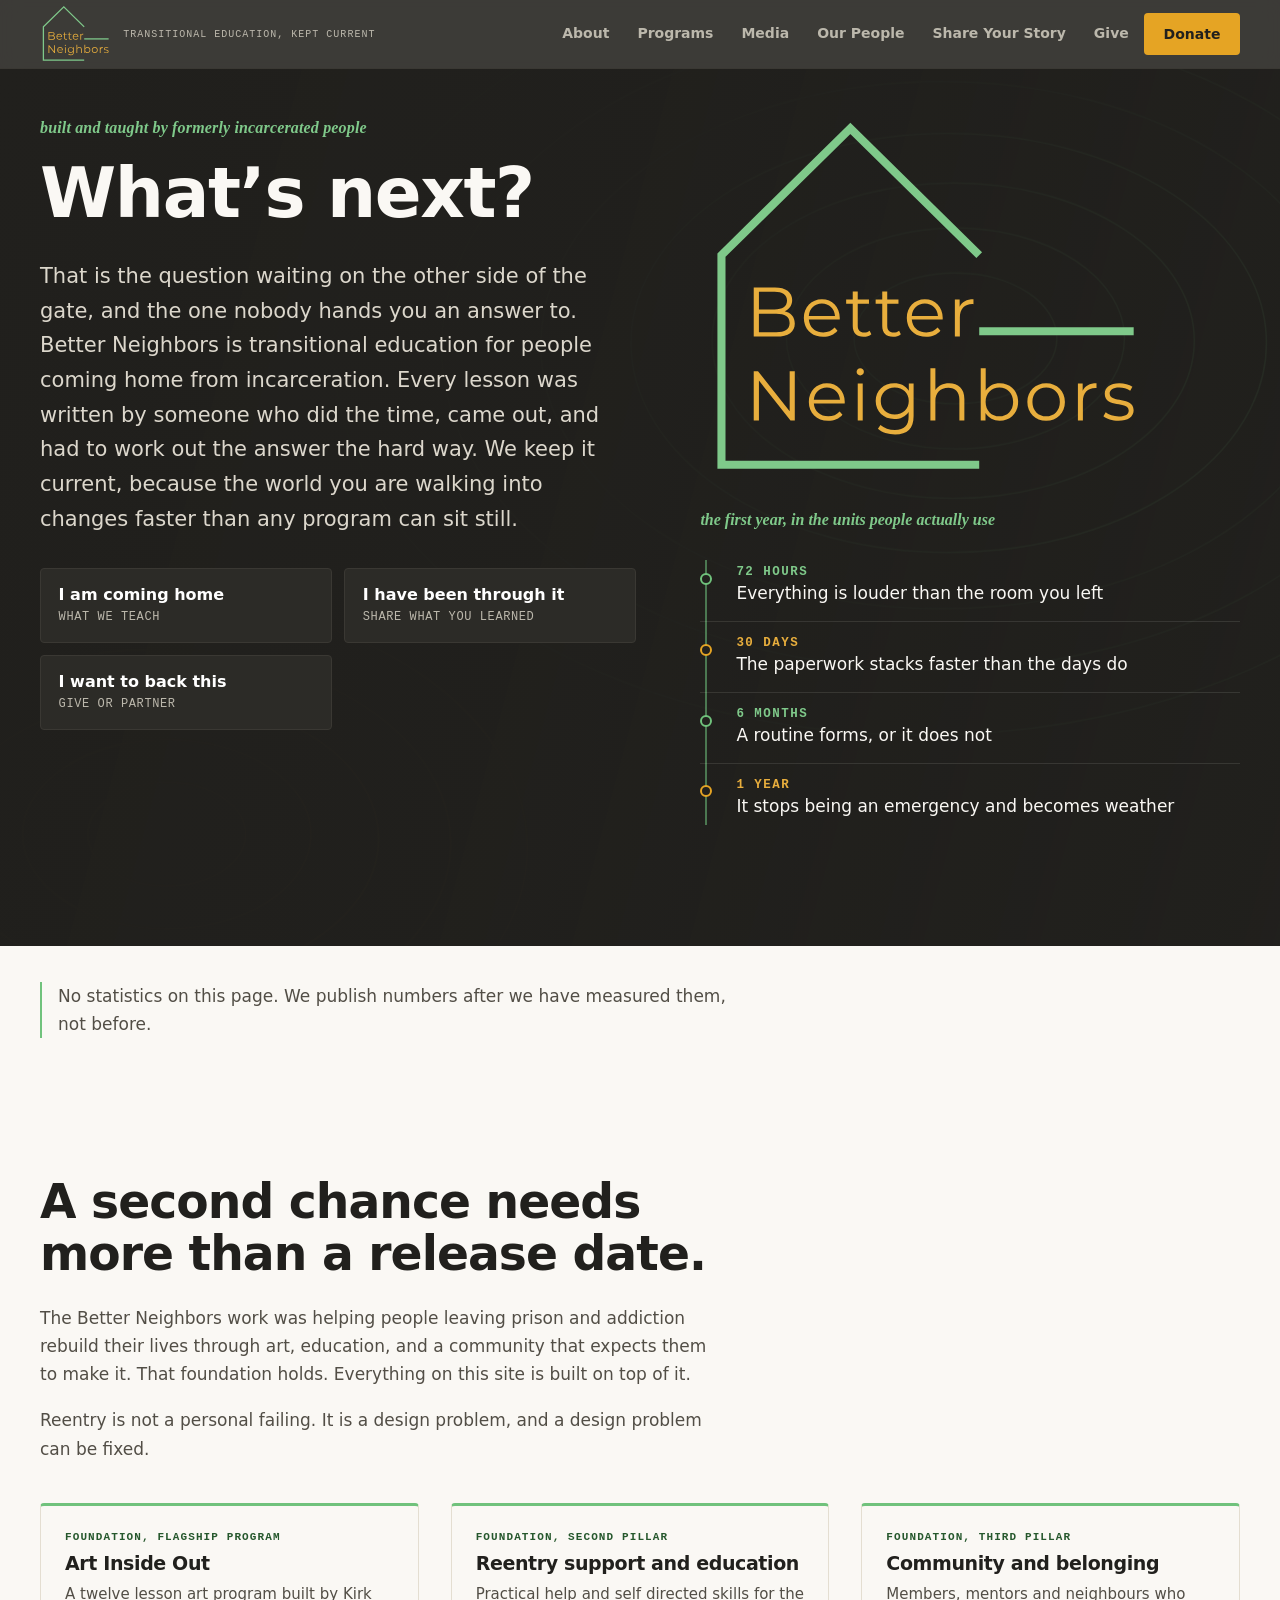
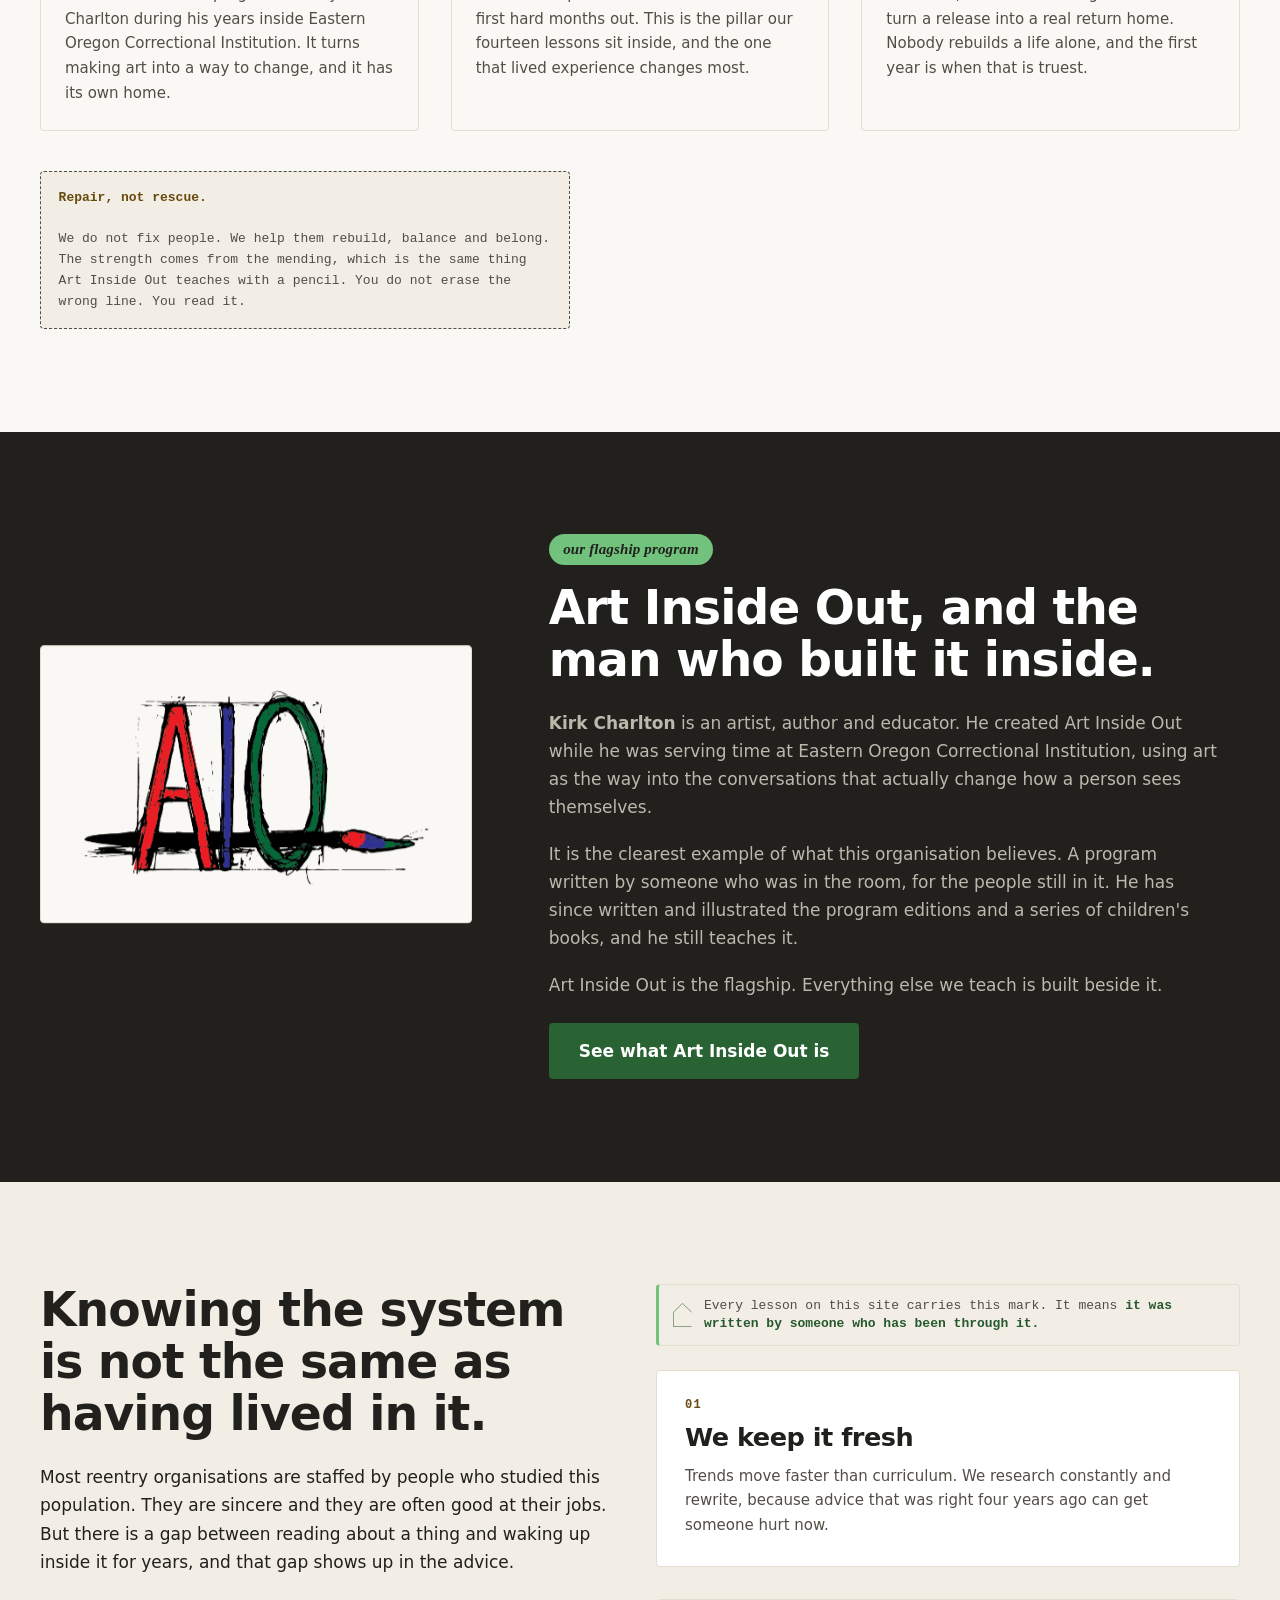
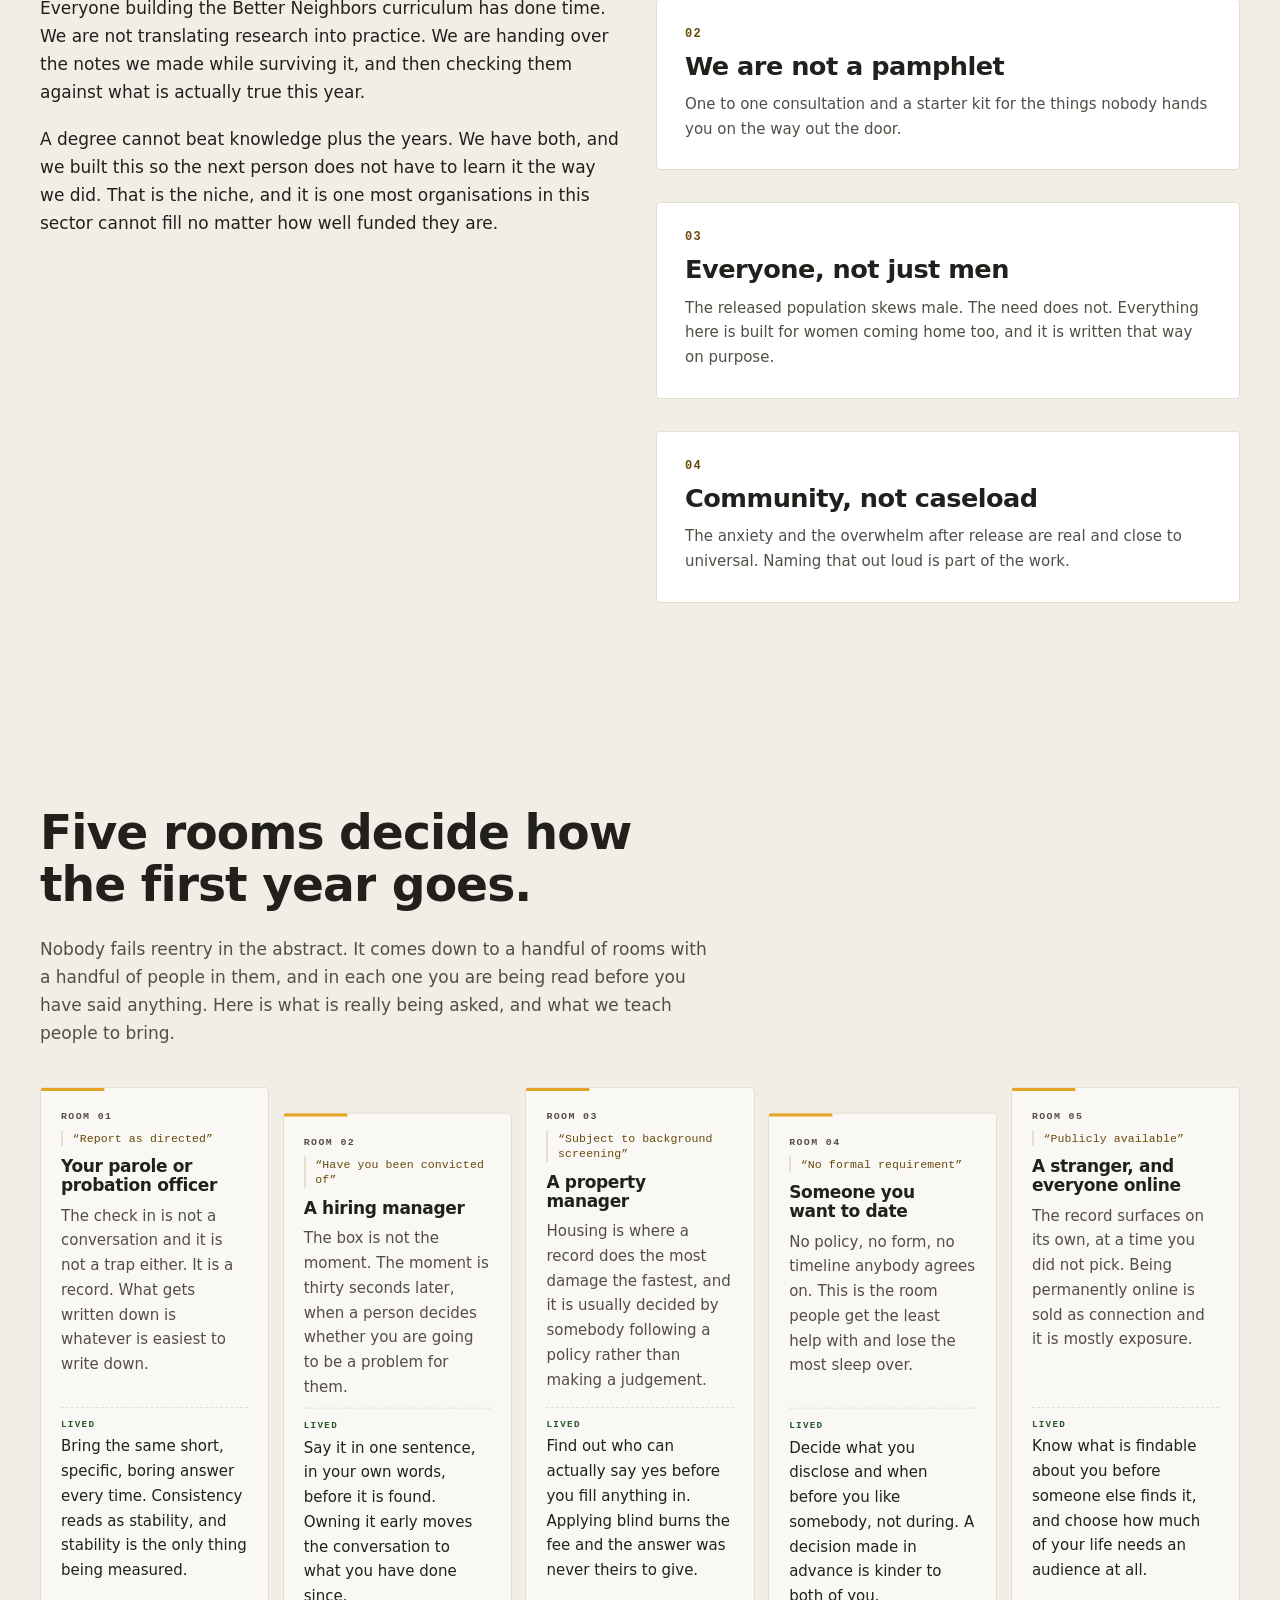
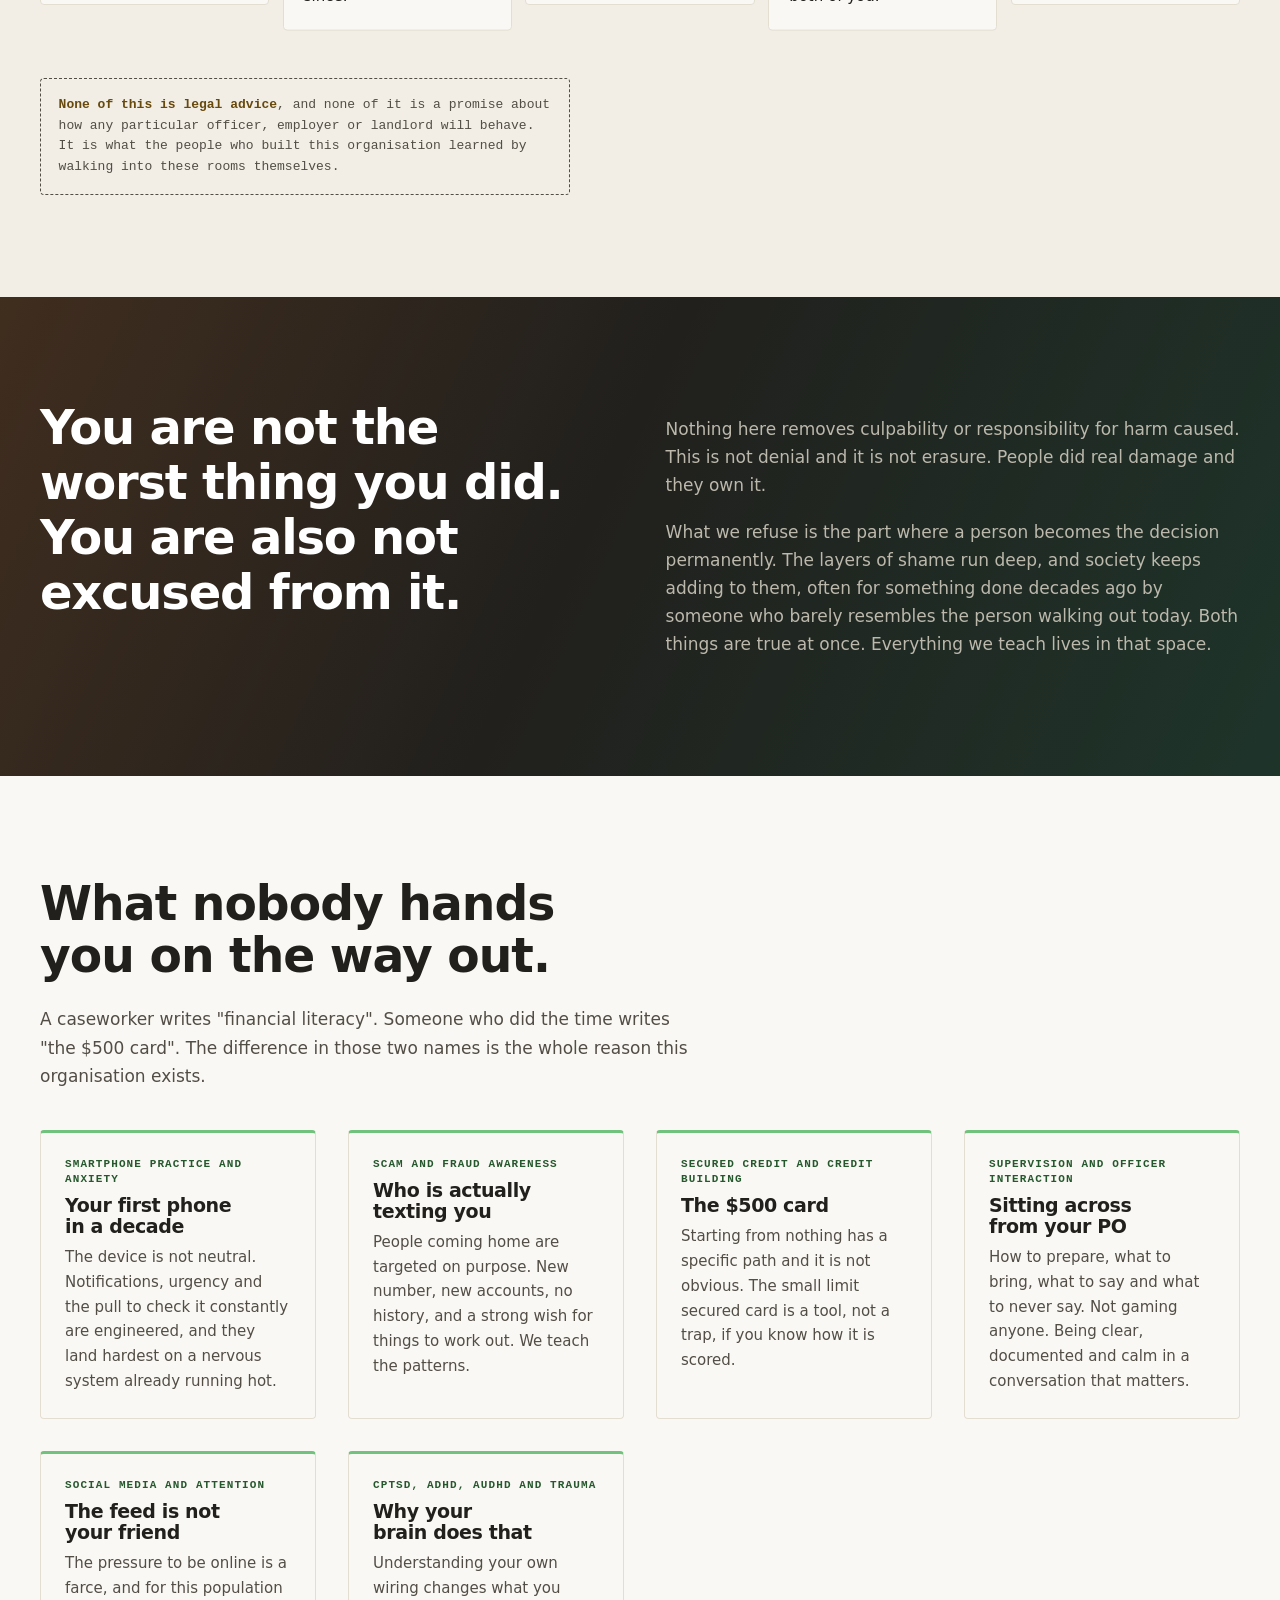
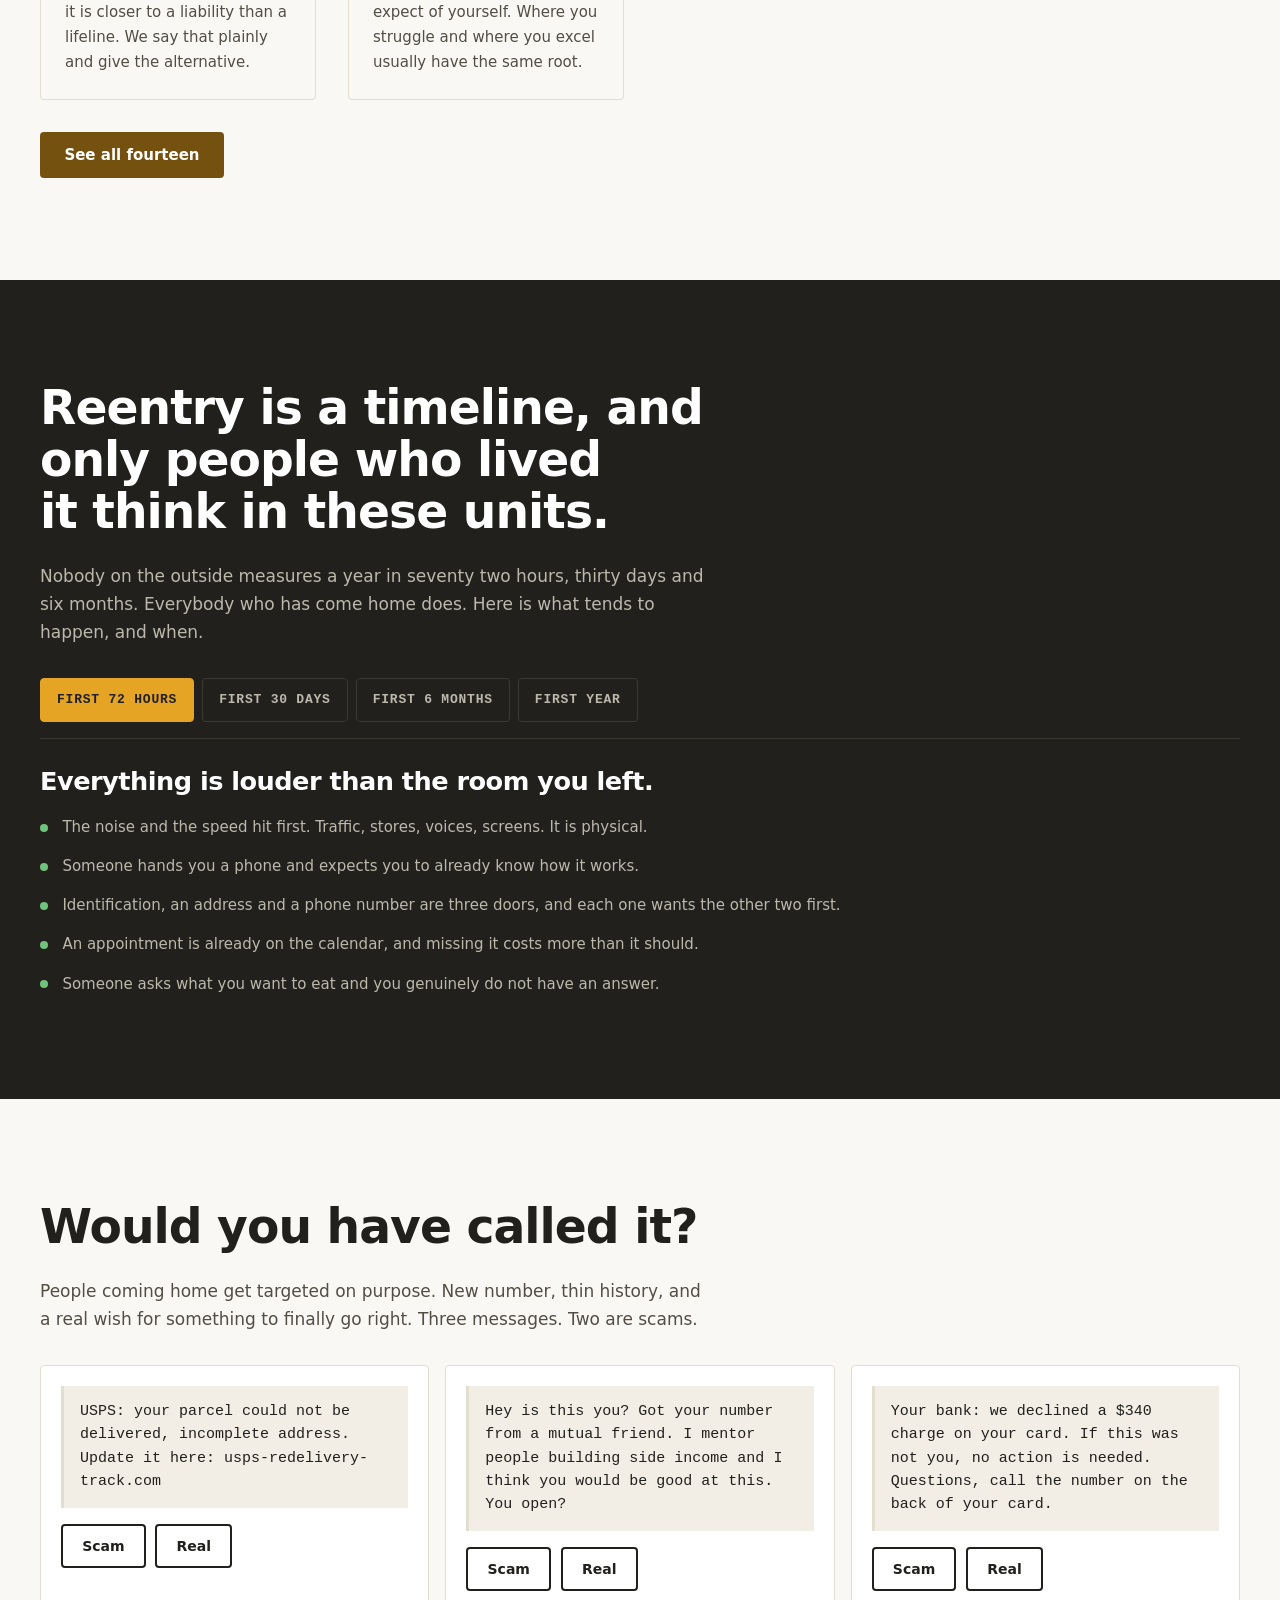
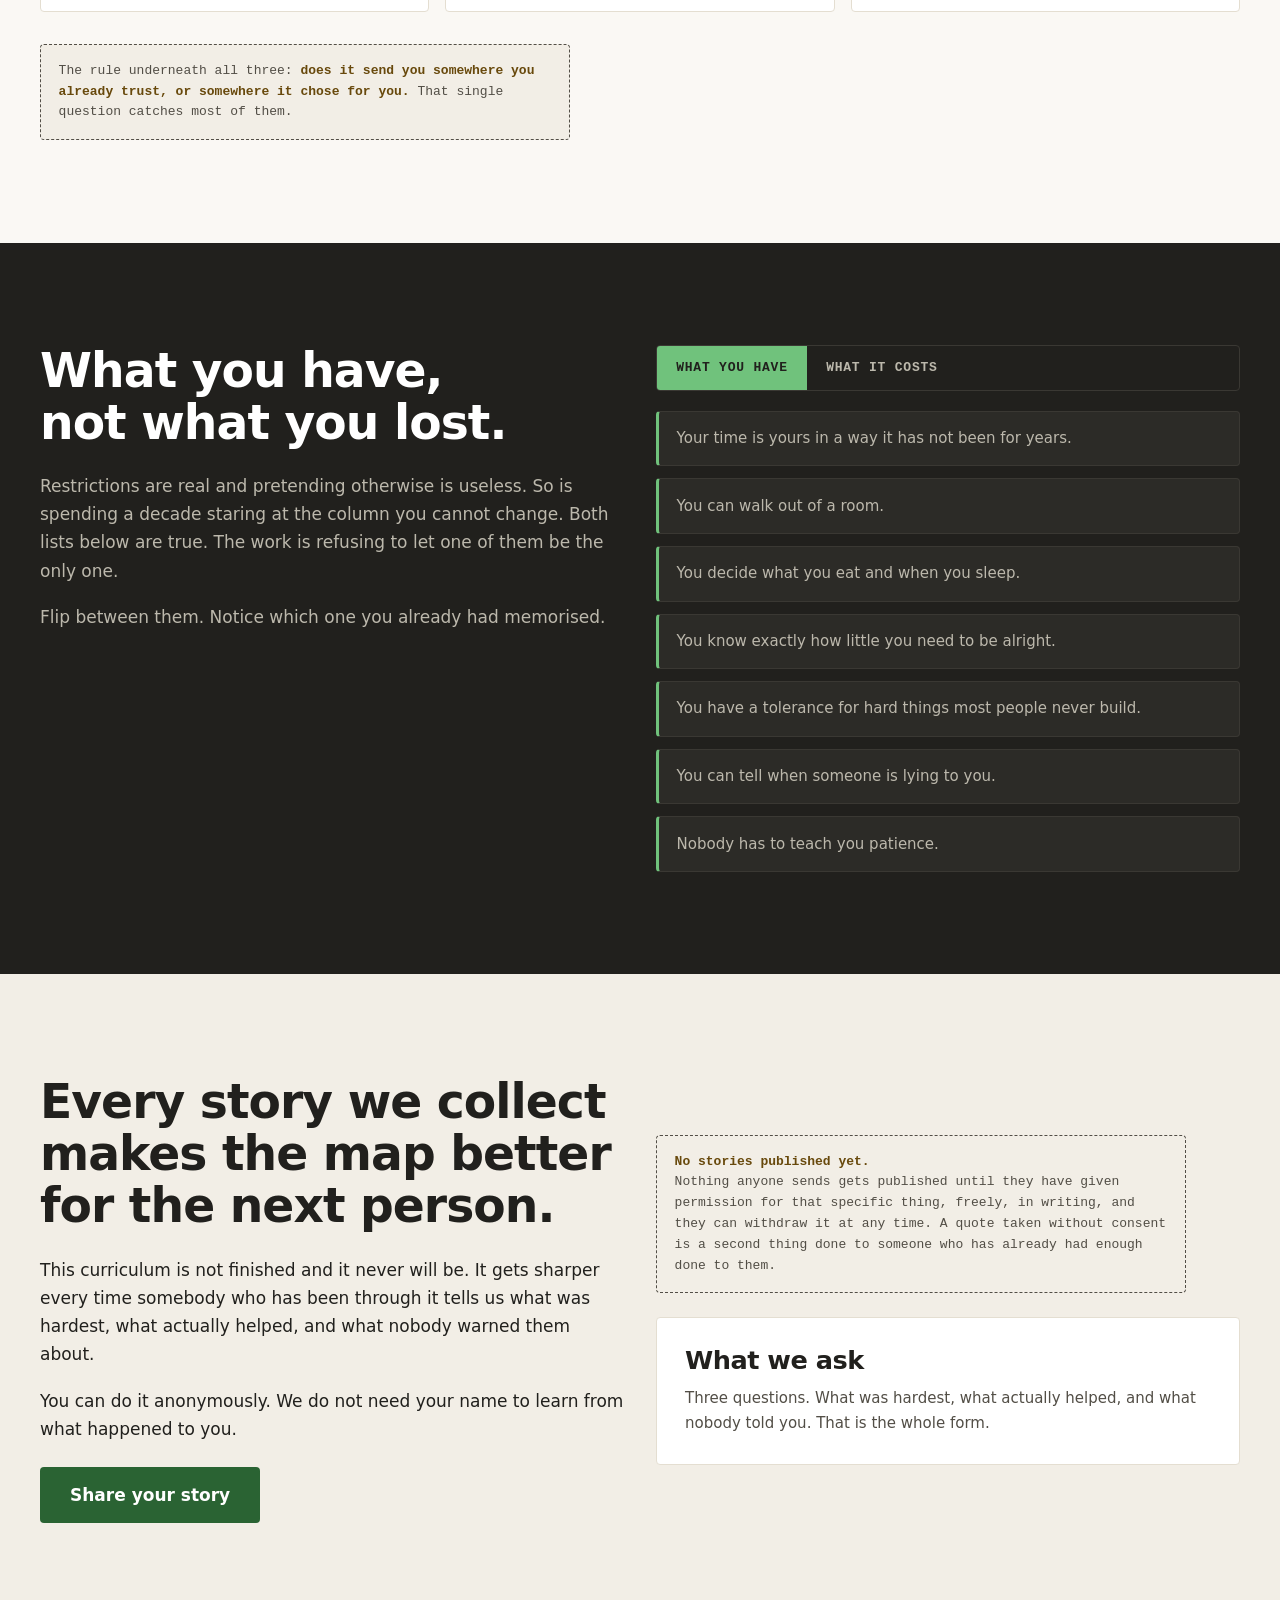
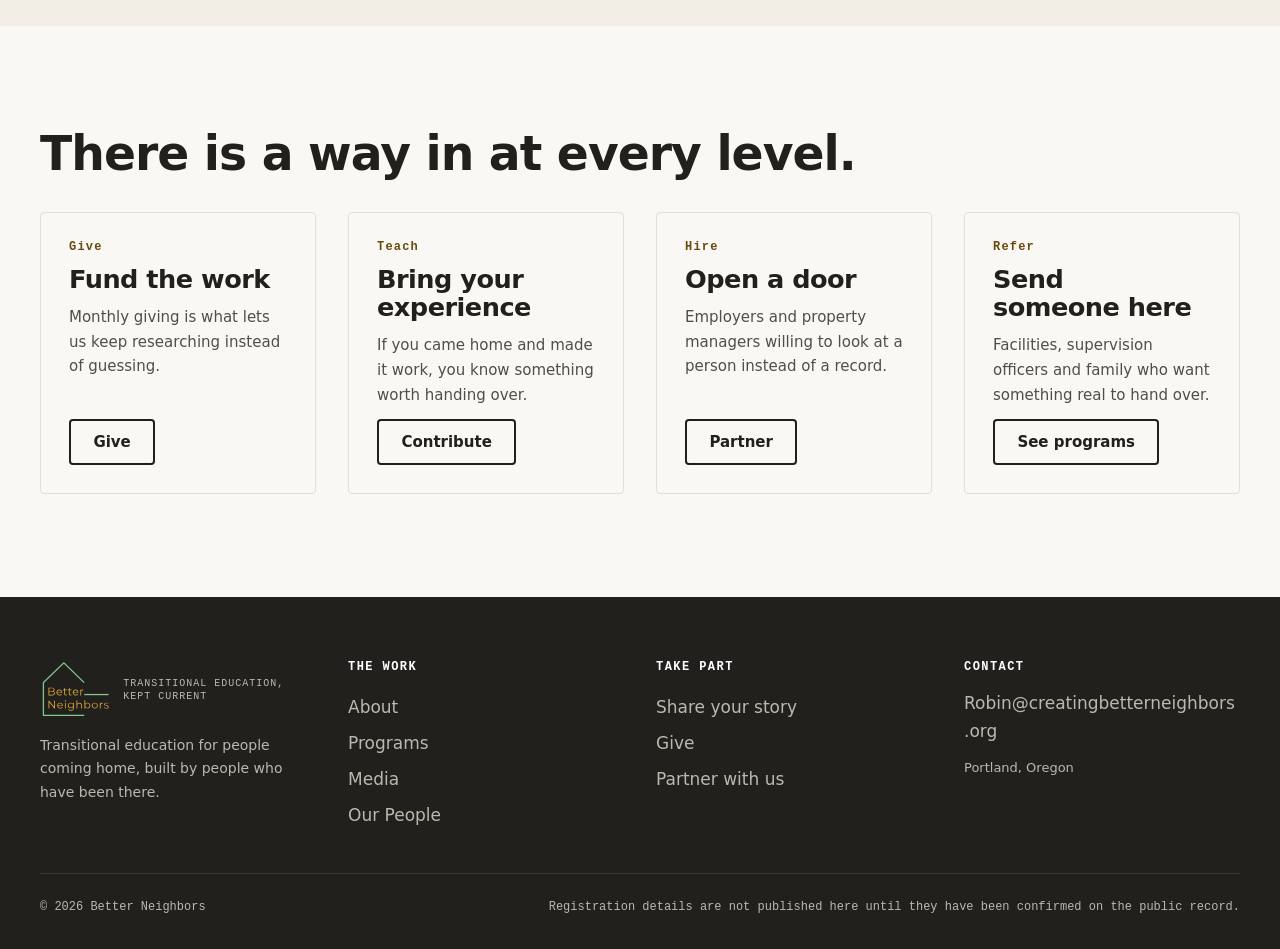
==== commit 7dc9aef9: "Contact moves to Robin@creatingbetterneighbors.org Every contact link on the live site pointed at ne" ====
--- a/index.html
+++ b/index.html
@@ -813,7 +813,7 @@
       <div>
         <h4>Contact</h4>
         <ul>
-          <li><a href="mailto:robin@nextreentry.org">robin@nextreentry.org</a></li>
+          <li><a href="mailto:Robin@creatingbetterneighbors.org">Robin@creatingbetterneighbors.org</a></li>
         </ul>
         <p style="font-size:0.8125rem;margin-top:0.75rem">Portland, Oregon</p>
       </div>
